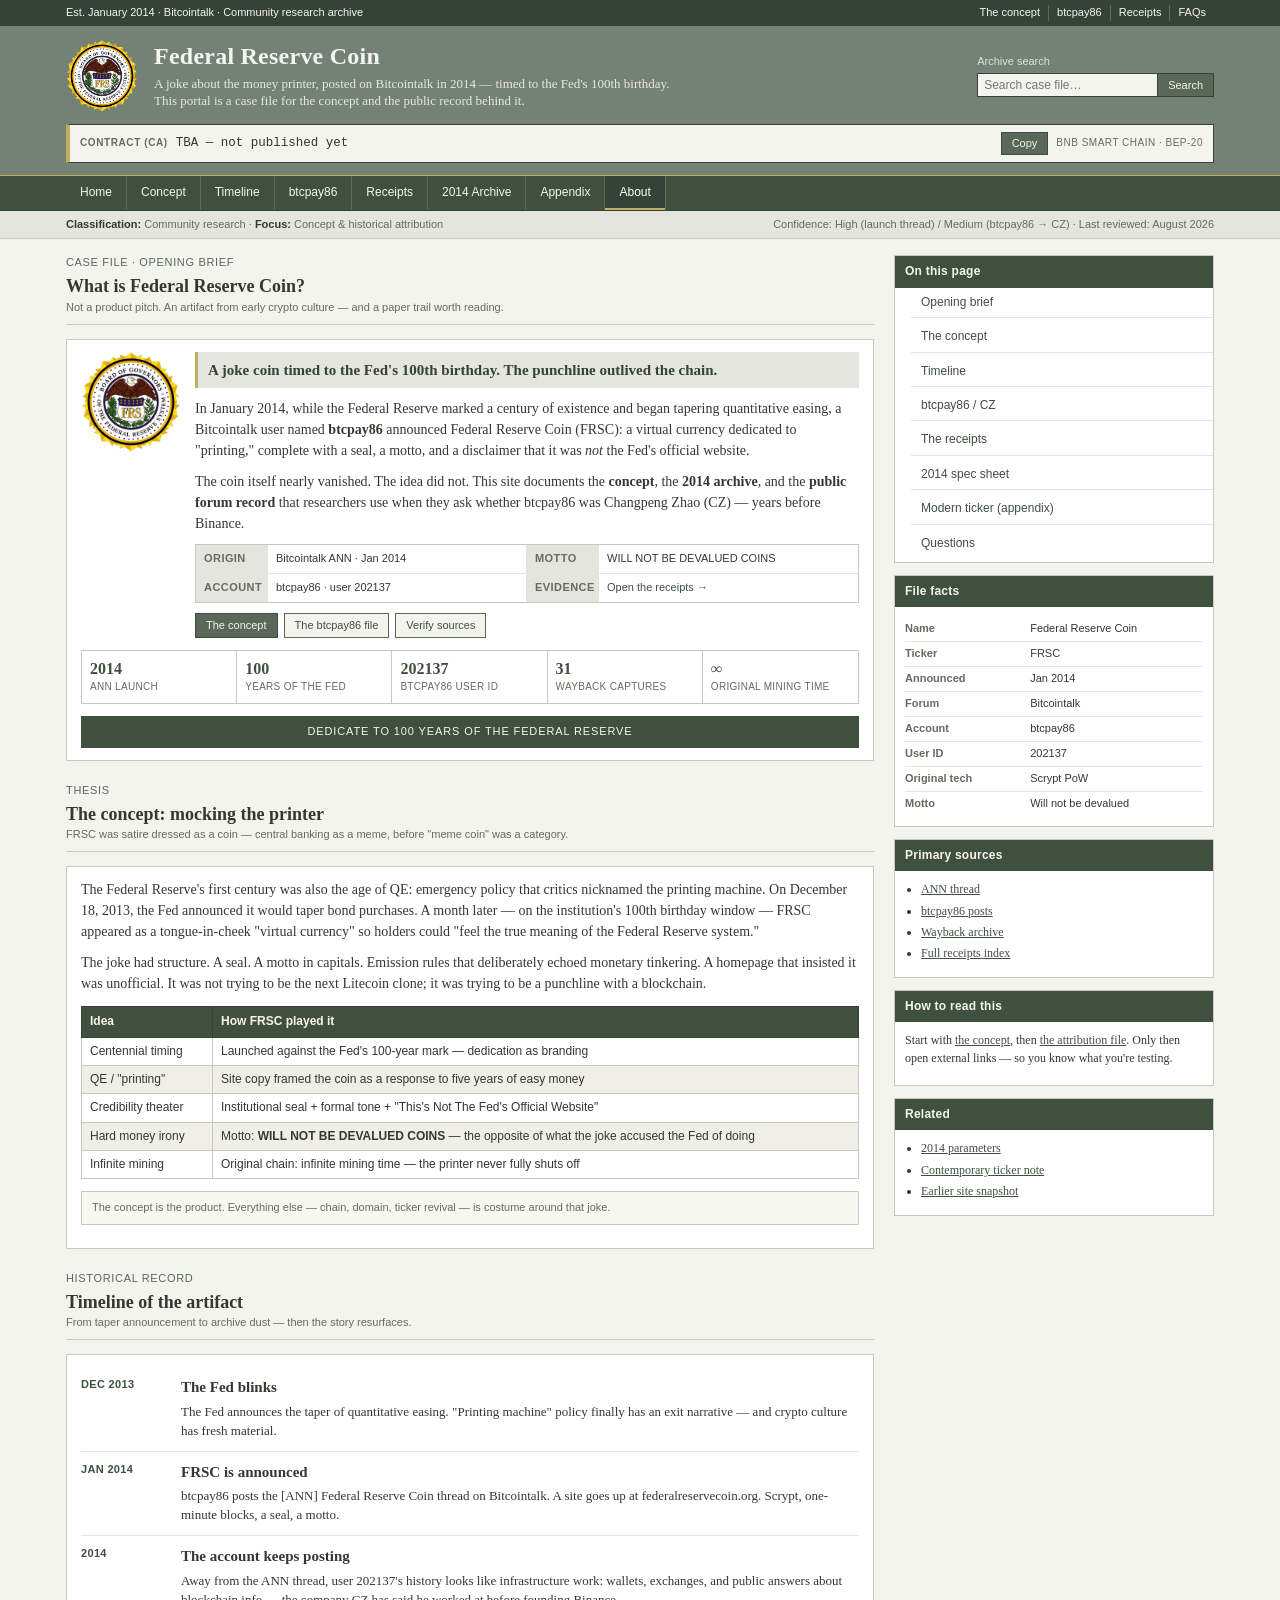
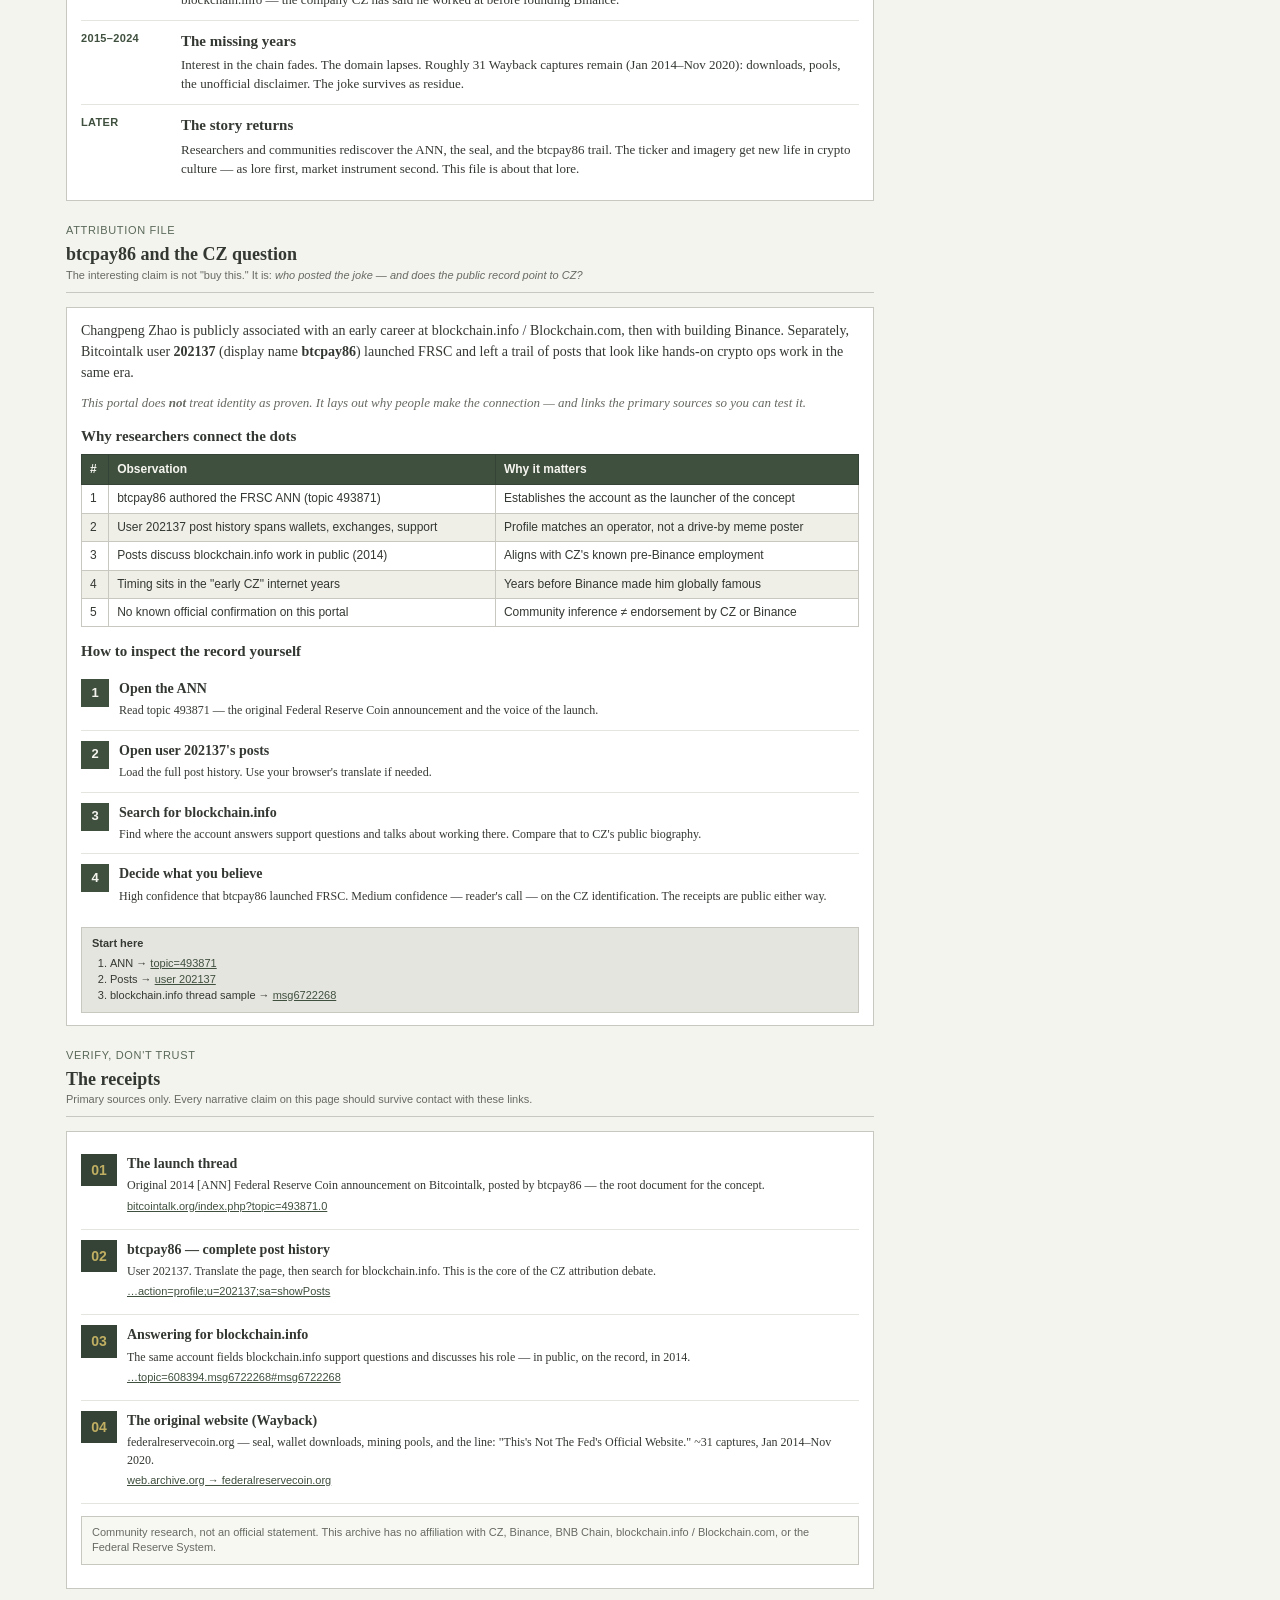
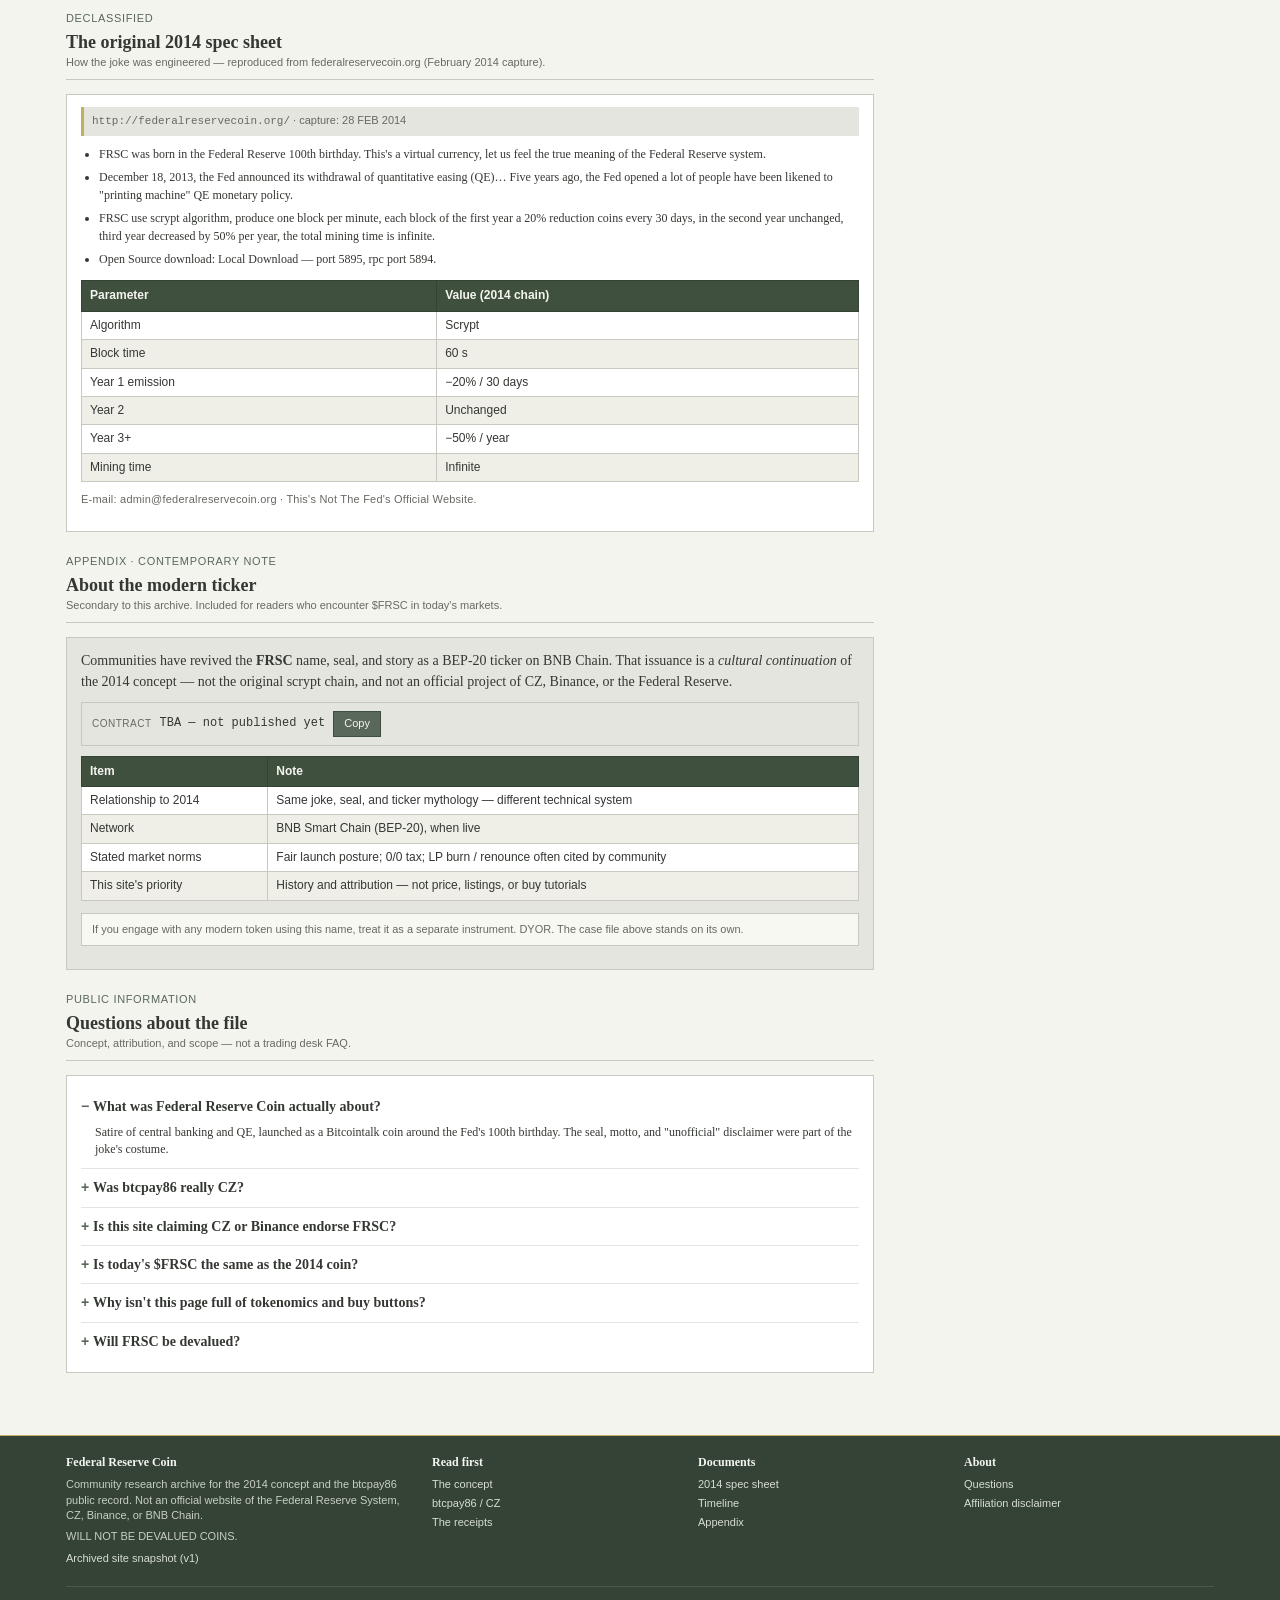
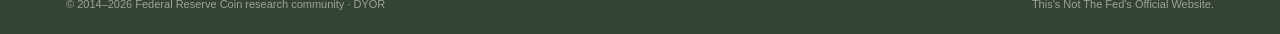
==== index.html @ f018c0d5 "Add contract (CA) bar to the masthead, driven by one CONTRACT constant in js/main.js" ====
<!DOCTYPE html>
<html lang="en">
<head>
  <meta charset="utf-8" />
  <meta name="viewport" content="width=device-width, initial-scale=1" />
  <title>Federal Reserve Coin — Historical Case File</title>
  <meta name="description" content="Federal Reserve Coin (FRSC): a 2014 Bitcointalk artifact timed to the Fed's centennial. Public research on the concept, the archive, and the btcpay86 record." />
  <link rel="stylesheet" href="css/styles.css" />
  <link rel="icon" href="assets/seal.png" type="image/png" />
</head>
<body>
  <div class="topbar">
    <div class="wrap">
      <span>Est. January 2014 · Bitcointalk · Community research archive</span>
      <ul class="topbar-links">
        <li><a href="#concept">The concept</a></li>
        <li><a href="#btcpay86">btcpay86</a></li>
        <li><a href="#receipts">Receipts</a></li>
        <li><a href="#faq">FAQs</a></li>
      </ul>
    </div>
  </div>

  <header class="site-header">
    <div class="wrap header-inner">
      <img class="header-seal" src="assets/seal.png" width="72" height="72" alt="Federal Reserve Coin emblem" />
      <div class="header-text">
        <h1>Federal Reserve Coin</h1>
        <p class="subtitle">A joke about the money printer, posted on Bitcointalk in 2014 — timed to the Fed's 100th birthday. This portal is a case file for the concept and the public record behind it.</p>
      </div>
      <form class="header-search" role="search" action="#" method="get" onsubmit="return false;">
        <label for="q">Archive search</label>
        <div class="search-row">
          <input id="q" name="q" type="search" placeholder="Search case file…" />
          <button type="submit">Search</button>
        </div>
      </form>
    </div>

    <div class="wrap ca-wrap">
      <div class="ca-bar">
        <span class="ca-label">Contract (CA)</span>
        <code class="ca-value" data-ca>TBA — not published yet</code>
        <button type="button" class="btn" data-ca-copy>Copy</button>
        <span class="ca-note">BNB Smart Chain · BEP-20</span>
      </div>
    </div>
  </header>

  <nav class="main-nav" aria-label="Primary">
    <div class="wrap">
      <ul>
        <li><a class="active" href="#home">Home</a></li>
        <li><a href="#concept">Concept</a></li>
        <li><a href="#lore">Timeline</a></li>
        <li><a href="#btcpay86">btcpay86</a></li>
        <li><a href="#receipts">Receipts</a></li>
        <li><a href="#spec">2014 Archive</a></li>
        <li><a href="#appendix">Appendix</a></li>
        <li><a href="#faq">About</a></li>
      </ul>
    </div>
  </nav>

  <div class="status-strip">
    <div class="wrap">
      <span><strong>Classification:</strong> Community research · <strong>Focus:</strong> Concept &amp; historical attribution</span>
      <span>Confidence: High (launch thread) / Medium (btcpay86 → CZ) · Last reviewed: August 2026</span>
    </div>
  </div>

  <main class="page" id="home">
    <div class="wrap layout">
      <div class="main-col">

        <!-- Intro -->
        <section class="section" aria-labelledby="intro-title">
          <div class="section-head">
            <p class="kicker">Case file · Opening brief</p>
            <h2 id="intro-title">What is Federal Reserve Coin?</h2>
            <p class="section-note">Not a product pitch. An artifact from early crypto culture — and a paper trail worth reading.</p>
          </div>
          <hr class="hr" />
          <div class="panel">
            <div class="intro-grid">
              <img class="intro-seal" src="assets/seal.png" width="100" height="100" alt="FRSC seal" />
              <div>
                <p class="thesis">A joke coin timed to the Fed's 100th birthday. The punchline outlived the chain.</p>
                <p class="intro-lead">In January 2014, while the Federal Reserve marked a century of existence and began tapering quantitative easing, a Bitcointalk user named <strong>btcpay86</strong> announced Federal Reserve Coin (FRSC): a virtual currency dedicated to "printing," complete with a seal, a motto, and a disclaimer that it was <em>not</em> the Fed's official website.</p>
                <p class="intro-lead">The coin itself nearly vanished. The idea did not. This site documents the <strong>concept</strong>, the <strong>2014 archive</strong>, and the <strong>public forum record</strong> that researchers use when they ask whether btcpay86 was Changpeng Zhao (CZ) — years before Binance.</p>
                <div class="dossier-meta">
                  <div><span class="dm-label">Origin</span><span class="dm-val">Bitcointalk ANN · Jan 2014</span></div>
                  <div><span class="dm-label">Motto</span><span class="dm-val">WILL NOT BE DEVALUED COINS</span></div>
                  <div><span class="dm-label">Account</span><span class="dm-val">btcpay86 · user 202137</span></div>
                  <div><span class="dm-label">Evidence</span><span class="dm-val"><a href="#receipts">Open the receipts →</a></span></div>
                </div>
                <div class="btn-row">
                  <a class="btn" href="#concept">The concept</a>
                  <a class="btn btn-ghost" href="#btcpay86">The btcpay86 file</a>
                  <a class="btn btn-ghost" href="#receipts">Verify sources</a>
                </div>
              </div>
            </div>
            <div class="stat-row" role="list">
              <div class="stat" role="listitem"><span class="n">2014</span><span class="l">ANN launch</span></div>
              <div class="stat" role="listitem"><span class="n">100</span><span class="l">Years of the Fed</span></div>
              <div class="stat" role="listitem"><span class="n">202137</span><span class="l">btcpay86 user ID</span></div>
              <div class="stat" role="listitem"><span class="n">31</span><span class="l">Wayback captures</span></div>
              <div class="stat" role="listitem"><span class="n">∞</span><span class="l">Original mining time</span></div>
            </div>
            <div class="dedicate">Dedicate to 100 Years of the Federal Reserve</div>
          </div>
        </section>

        <!-- Concept -->
        <section class="section" id="concept" aria-labelledby="concept-title">
          <div class="section-head">
            <p class="kicker">Thesis</p>
            <h2 id="concept-title">The concept: mocking the printer</h2>
            <p class="section-note">FRSC was satire dressed as a coin — central banking as a meme, before "meme coin" was a category.</p>
          </div>
          <hr class="hr" />
          <div class="panel">
            <p class="intro-lead">The Federal Reserve's first century was also the age of QE: emergency policy that critics nicknamed the printing machine. On December 18, 2013, the Fed announced it would taper bond purchases. A month later — on the institution's 100th birthday window — FRSC appeared as a tongue-in-cheek "virtual currency" so holders could "feel the true meaning of the Federal Reserve system."</p>
            <p class="intro-lead">The joke had structure. A seal. A motto in capitals. Emission rules that deliberately echoed monetary tinkering. A homepage that insisted it was unofficial. It was not trying to be the next Litecoin clone; it was trying to be a punchline with a blockchain.</p>
            <table class="data" style="margin-top:12px;">
              <thead>
                <tr>
                  <th>Idea</th>
                  <th>How FRSC played it</th>
                </tr>
              </thead>
              <tbody>
                <tr>
                  <td>Centennial timing</td>
                  <td>Launched against the Fed's 100-year mark — dedication as branding</td>
                </tr>
                <tr>
                  <td>QE / "printing"</td>
                  <td>Site copy framed the coin as a response to five years of easy money</td>
                </tr>
                <tr>
                  <td>Credibility theater</td>
                  <td>Institutional seal + formal tone + "This's Not The Fed's Official Website"</td>
                </tr>
                <tr>
                  <td>Hard money irony</td>
                  <td>Motto: <strong>WILL NOT BE DEVALUED COINS</strong> — the opposite of what the joke accused the Fed of doing</td>
                </tr>
                <tr>
                  <td>Infinite mining</td>
                  <td>Original chain: infinite mining time — the printer never fully shuts off</td>
                </tr>
              </tbody>
            </table>
            <p class="disclaimer" style="margin-top:12px;">The concept is the product. Everything else — chain, domain, ticker revival — is costume around that joke.</p>
          </div>
        </section>

        <!-- Timeline -->
        <section class="section" id="lore" aria-labelledby="lore-title">
          <div class="section-head">
            <p class="kicker">Historical record</p>
            <h2 id="lore-title">Timeline of the artifact</h2>
            <p class="section-note">From taper announcement to archive dust — then the story resurfaces.</p>
          </div>
          <hr class="hr" />
          <div class="panel">
            <ol class="timeline">
              <li>
                <div class="when">Dec 2013</div>
                <div>
                  <h3>The Fed blinks</h3>
                  <p>The Fed announces the taper of quantitative easing. "Printing machine" policy finally has an exit narrative — and crypto culture has fresh material.</p>
                </div>
              </li>
              <li>
                <div class="when">Jan 2014</div>
                <div>
                  <h3>FRSC is announced</h3>
                  <p>btcpay86 posts the [ANN] Federal Reserve Coin thread on Bitcointalk. A site goes up at federalreservecoin.org. Scrypt, one-minute blocks, a seal, a motto.</p>
                </div>
              </li>
              <li>
                <div class="when">2014</div>
                <div>
                  <h3>The account keeps posting</h3>
                  <p>Away from the ANN thread, user 202137's history looks like infrastructure work: wallets, exchanges, and public answers about blockchain.info — the company CZ has said he worked at before founding Binance.</p>
                </div>
              </li>
              <li>
                <div class="when">2015–2024</div>
                <div>
                  <h3>The missing years</h3>
                  <p>Interest in the chain fades. The domain lapses. Roughly 31 Wayback captures remain (Jan 2014–Nov 2020): downloads, pools, the unofficial disclaimer. The joke survives as residue.</p>
                </div>
              </li>
              <li>
                <div class="when">Later</div>
                <div>
                  <h3>The story returns</h3>
                  <p>Researchers and communities rediscover the ANN, the seal, and the btcpay86 trail. The ticker and imagery get new life in crypto culture — as lore first, market instrument second. This file is about that lore.</p>
                </div>
              </li>
            </ol>
          </div>
        </section>

        <!-- btcpay86 / CZ narrative -->
        <section class="section" id="btcpay86" aria-labelledby="btcpay86-title">
          <div class="section-head">
            <p class="kicker">Attribution file</p>
            <h2 id="btcpay86-title">btcpay86 and the CZ question</h2>
            <p class="section-note">The interesting claim is not "buy this." It is: <em>who posted the joke — and does the public record point to CZ?</em></p>
          </div>
          <hr class="hr" />
          <div class="panel">
            <p class="intro-lead">Changpeng Zhao is publicly associated with an early career at blockchain.info / Blockchain.com, then with building Binance. Separately, Bitcointalk user <strong>202137</strong> (display name <strong>btcpay86</strong>) launched FRSC and left a trail of posts that look like hands-on crypto ops work in the same era.</p>
            <p class="intro-lead attribution-note">This portal does <strong>not</strong> treat identity as proven. It lays out why people make the connection — and links the primary sources so you can test it.</p>

            <h3 style="font-size:15px;margin:14px 0 6px;">Why researchers connect the dots</h3>
            <table class="data">
              <thead>
                <tr>
                  <th>#</th>
                  <th>Observation</th>
                  <th>Why it matters</th>
                </tr>
              </thead>
              <tbody>
                <tr>
                  <td>1</td>
                  <td>btcpay86 authored the FRSC ANN (topic 493871)</td>
                  <td>Establishes the account as the launcher of the concept</td>
                </tr>
                <tr>
                  <td>2</td>
                  <td>User 202137 post history spans wallets, exchanges, support</td>
                  <td>Profile matches an operator, not a drive-by meme poster</td>
                </tr>
                <tr>
                  <td>3</td>
                  <td>Posts discuss blockchain.info work in public (2014)</td>
                  <td>Aligns with CZ's known pre-Binance employment</td>
                </tr>
                <tr>
                  <td>4</td>
                  <td>Timing sits in the "early CZ" internet years</td>
                  <td>Years before Binance made him globally famous</td>
                </tr>
                <tr>
                  <td>5</td>
                  <td>No known official confirmation on this portal</td>
                  <td>Community inference ≠ endorsement by CZ or Binance</td>
                </tr>
              </tbody>
            </table>

            <h3 style="font-size:15px;margin:14px 0 6px;">How to inspect the record yourself</h3>
            <ol class="steps">
              <li>
                <div class="step-n">1</div>
                <div>
                  <h3>Open the ANN</h3>
                  <p>Read topic 493871 — the original Federal Reserve Coin announcement and the voice of the launch.</p>
                </div>
              </li>
              <li>
                <div class="step-n">2</div>
                <div>
                  <h3>Open user 202137's posts</h3>
                  <p>Load the full post history. Use your browser's translate if needed.</p>
                </div>
              </li>
              <li>
                <div class="step-n">3</div>
                <div>
                  <h3>Search for blockchain.info</h3>
                  <p>Find where the account answers support questions and talks about working there. Compare that to CZ's public biography.</p>
                </div>
              </li>
              <li>
                <div class="step-n">4</div>
                <div>
                  <h3>Decide what you believe</h3>
                  <p>High confidence that btcpay86 launched FRSC. Medium confidence — reader's call — on the CZ identification. The receipts are public either way.</p>
                </div>
              </li>
            </ol>

            <div class="source-links" style="margin-top:12px;">
              <strong>Start here</strong>
              <ol>
                <li>ANN → <a href="https://bitcointalk.org/index.php?topic=493871.0" target="_blank" rel="noopener noreferrer">topic=493871</a></li>
                <li>Posts → <a href="https://bitcointalk.org/index.php?action=profile;u=202137;sa=showPosts" target="_blank" rel="noopener noreferrer">user 202137</a></li>
                <li>blockchain.info thread sample → <a href="https://bitcointalk.org/index.php?topic=608394.msg6722268#msg6722268" target="_blank" rel="noopener noreferrer">msg6722268</a></li>
              </ol>
            </div>
          </div>
        </section>

        <!-- Receipts -->
        <section class="section" id="receipts" aria-labelledby="receipts-title">
          <div class="section-head">
            <p class="kicker">Verify, don't trust</p>
            <h2 id="receipts-title">The receipts</h2>
            <p class="section-note">Primary sources only. Every narrative claim on this page should survive contact with these links.</p>
          </div>
          <hr class="hr" />
          <div class="panel">
            <article class="receipt">
              <div class="num">01</div>
              <div>
                <h3>The launch thread</h3>
                <p>Original 2014 [ANN] Federal Reserve Coin announcement on Bitcointalk, posted by btcpay86 — the root document for the concept.</p>
                <p class="src"><a href="https://bitcointalk.org/index.php?topic=493871.0" target="_blank" rel="noopener noreferrer">bitcointalk.org/index.php?topic=493871.0</a></p>
              </div>
            </article>
            <article class="receipt">
              <div class="num">02</div>
              <div>
                <h3>btcpay86 — complete post history</h3>
                <p>User 202137. Translate the page, then search for blockchain.info. This is the core of the CZ attribution debate.</p>
                <p class="src"><a href="https://bitcointalk.org/index.php?action=profile;u=202137;sa=showPosts" target="_blank" rel="noopener noreferrer">…action=profile;u=202137;sa=showPosts</a></p>
              </div>
            </article>
            <article class="receipt">
              <div class="num">03</div>
              <div>
                <h3>Answering for blockchain.info</h3>
                <p>The same account fields blockchain.info support questions and discusses his role — in public, on the record, in 2014.</p>
                <p class="src"><a href="https://bitcointalk.org/index.php?topic=608394.msg6722268#msg6722268" target="_blank" rel="noopener noreferrer">…topic=608394.msg6722268#msg6722268</a></p>
              </div>
            </article>
            <article class="receipt">
              <div class="num">04</div>
              <div>
                <h3>The original website (Wayback)</h3>
                <p>federalreservecoin.org — seal, wallet downloads, mining pools, and the line: "This's Not The Fed's Official Website." ~31 captures, Jan 2014–Nov 2020.</p>
                <p class="src"><a href="https://web.archive.org/web/*/http://federalreservecoin.org/" target="_blank" rel="noopener noreferrer">web.archive.org → federalreservecoin.org</a></p>
              </div>
            </article>
            <p class="disclaimer">Community research, not an official statement. This archive has no affiliation with CZ, Binance, BNB Chain, blockchain.info / Blockchain.com, or the Federal Reserve System.</p>
          </div>
        </section>

        <!-- 2014 spec -->
        <section class="section" id="spec" aria-labelledby="spec-title">
          <div class="section-head">
            <p class="kicker">Declassified</p>
            <h2 id="spec-title">The original 2014 spec sheet</h2>
            <p class="section-note">How the joke was engineered — reproduced from federalreservecoin.org (February 2014 capture).</p>
          </div>
          <hr class="hr" />
          <div class="panel">
            <p class="spec-quote"><code>http://federalreservecoin.org/</code> · capture: 28 FEB 2014</p>
            <ul class="spec-list">
              <li>FRSC was born in the Federal Reserve 100th birthday. This's a virtual currency, let us feel the true meaning of the Federal Reserve system.</li>
              <li>December 18, 2013, the Fed announced its withdrawal of quantitative easing (QE)… Five years ago, the Fed opened a lot of people have been likened to "printing machine" QE monetary policy.</li>
              <li>FRSC use scrypt algorithm, produce one block per minute, each block of the first year a 20% reduction coins every 30 days, in the second year unchanged, third year decreased by 50% per year, the total mining time is infinite.</li>
              <li>Open Source download: Local Download — port 5895, rpc port 5894.</li>
            </ul>
            <table class="data">
              <thead>
                <tr>
                  <th>Parameter</th>
                  <th>Value (2014 chain)</th>
                </tr>
              </thead>
              <tbody>
                <tr><td>Algorithm</td><td>Scrypt</td></tr>
                <tr><td>Block time</td><td>60 s</td></tr>
                <tr><td>Year 1 emission</td><td>−20% / 30 days</td></tr>
                <tr><td>Year 2</td><td>Unchanged</td></tr>
                <tr><td>Year 3+</td><td>−50% / year</td></tr>
                <tr><td>Mining time</td><td>Infinite</td></tr>
              </tbody>
            </table>
            <p class="meta" style="margin-top:10px;">E-mail: admin@federalreservecoin.org · This's Not The Fed's Official Website.</p>
          </div>
        </section>

        <!-- Thin appendix for contemporary token -->
        <section class="section" id="appendix" aria-labelledby="appendix-title">
          <div class="section-head">
            <p class="kicker">Appendix · Contemporary note</p>
            <h2 id="appendix-title">About the modern ticker</h2>
            <p class="section-note">Secondary to this archive. Included for readers who encounter $FRSC in today's markets.</p>
          </div>
          <hr class="hr" />
          <div class="panel panel-muted">
            <p class="intro-lead">Communities have revived the <strong>FRSC</strong> name, seal, and story as a BEP-20 ticker on BNB Chain. That issuance is a <em>cultural continuation</em> of the 2014 concept — not the original scrypt chain, and not an official project of CZ, Binance, or the Federal Reserve.</p>
            <div class="contract-box">
              <span class="label">Contract</span>
              <code id="contract-address" data-ca>TBA — if / when published</code>
              <button type="button" class="btn" id="copy-contract" data-copy="TBA — if / when published">Copy</button>
            </div>
            <table class="data">
              <thead>
                <tr>
                  <th>Item</th>
                  <th>Note</th>
                </tr>
              </thead>
              <tbody>
                <tr><td>Relationship to 2014</td><td>Same joke, seal, and ticker mythology — different technical system</td></tr>
                <tr><td>Network</td><td>BNB Smart Chain (BEP-20), when live</td></tr>
                <tr><td>Stated market norms</td><td>Fair launch posture; 0/0 tax; LP burn / renounce often cited by community</td></tr>
                <tr><td>This site's priority</td><td>History and attribution — not price, listings, or buy tutorials</td></tr>
              </tbody>
            </table>
            <p class="disclaimer">If you engage with any modern token using this name, treat it as a separate instrument. DYOR. The case file above stands on its own.</p>
          </div>
        </section>

        <!-- FAQ -->
        <section class="section" id="faq" aria-labelledby="faq-title">
          <div class="section-head">
            <p class="kicker">Public information</p>
            <h2 id="faq-title">Questions about the file</h2>
            <p class="section-note">Concept, attribution, and scope — not a trading desk FAQ.</p>
          </div>
          <hr class="hr" />
          <div class="panel faq">
            <details open>
              <summary>What was Federal Reserve Coin actually about?</summary>
              <p>Satire of central banking and QE, launched as a Bitcointalk coin around the Fed's 100th birthday. The seal, motto, and "unofficial" disclaimer were part of the joke's costume.</p>
            </details>
            <details>
              <summary>Was btcpay86 really CZ?</summary>
              <p>This portal does not assert official identity. It points to Bitcointalk user 202137's public posts — including blockchain.info discussion — which researchers compare to CZ's known early career. Read the receipts and decide.</p>
            </details>
            <details>
              <summary>Is this site claiming CZ or Binance endorse FRSC?</summary>
              <p>No. There is no claimed affiliation or endorsement by CZ, Binance, BNB Chain, blockchain.info / Blockchain.com, or the Federal Reserve System.</p>
            </details>
            <details>
              <summary>Is today's $FRSC the same as the 2014 coin?</summary>
              <p>No. The 2014 project was a scrypt proof-of-work chain. Modern tickers reuse the name, seal, and story. Technically and legally they are not the same network.</p>
            </details>
            <details>
              <summary>Why isn't this page full of tokenomics and buy buttons?</summary>
              <p>Because the durable object is the concept and the paper trail. Market mechanics change; the 2014 ANN and Wayback archive do not. See the appendix for a short contemporary note.</p>
            </details>
            <details>
              <summary>Will FRSC be devalued?</summary>
              <p>Per the 2014 homepage, in capitals: WILL NOT BE DEVALUED COINS.</p>
            </details>
          </div>
        </section>
      </div>

      <!-- Sidebar -->
      <aside class="side-col" aria-label="Secondary information">
        <div class="side-block">
          <h3>On this page</h3>
          <ul class="side-nav-list">
            <li><a href="#home">Opening brief</a></li>
            <li><a href="#concept">The concept</a></li>
            <li><a href="#lore">Timeline</a></li>
            <li><a href="#btcpay86">btcpay86 / CZ</a></li>
            <li><a href="#receipts">The receipts</a></li>
            <li><a href="#spec">2014 spec sheet</a></li>
            <li><a href="#appendix">Modern ticker (appendix)</a></li>
            <li><a href="#faq">Questions</a></li>
          </ul>
        </div>

        <div class="side-block">
          <h3>File facts</h3>
          <div class="body">
            <table class="quick-facts">
              <tr><th>Name</th><td>Federal Reserve Coin</td></tr>
              <tr><th>Ticker</th><td>FRSC</td></tr>
              <tr><th>Announced</th><td>Jan 2014</td></tr>
              <tr><th>Forum</th><td>Bitcointalk</td></tr>
              <tr><th>Account</th><td>btcpay86</td></tr>
              <tr><th>User ID</th><td>202137</td></tr>
              <tr><th>Original tech</th><td>Scrypt PoW</td></tr>
              <tr><th>Motto</th><td>Will not be devalued</td></tr>
            </table>
          </div>
        </div>

        <div class="side-block">
          <h3>Primary sources</h3>
          <div class="body">
            <ul>
              <li><a href="https://bitcointalk.org/index.php?topic=493871.0" target="_blank" rel="noopener noreferrer">ANN thread</a></li>
              <li><a href="https://bitcointalk.org/index.php?action=profile;u=202137;sa=showPosts" target="_blank" rel="noopener noreferrer">btcpay86 posts</a></li>
              <li><a href="https://web.archive.org/web/*/http://federalreservecoin.org/" target="_blank" rel="noopener noreferrer">Wayback archive</a></li>
              <li><a href="#receipts">Full receipts index</a></li>
            </ul>
          </div>
        </div>

        <div class="side-block">
          <h3>How to read this</h3>
          <div class="body">
            <p>Start with <a href="#concept">the concept</a>, then <a href="#btcpay86">the attribution file</a>. Only then open external links — so you know what you're testing.</p>
          </div>
        </div>

        <div class="side-block">
          <h3>Related</h3>
          <div class="body">
            <ul>
              <li><a href="#spec">2014 parameters</a></li>
              <li><a href="#appendix">Contemporary ticker note</a></li>
              <li><a href="archive/v1-current/">Earlier site snapshot</a></li>
            </ul>
          </div>
        </div>
      </aside>
    </div>
  </main>

  <footer class="site-footer">
    <div class="wrap">
      <div class="footer-grid">
        <div>
          <h4>Federal Reserve Coin</h4>
          <p>Community research archive for the 2014 concept and the btcpay86 public record. Not an official website of the Federal Reserve System, CZ, Binance, or BNB Chain.</p>
          <p>WILL NOT BE DEVALUED COINS.</p>
          <p><a href="archive/v1-current/">Archived site snapshot (v1)</a></p>
        </div>
        <div>
          <h4>Read first</h4>
          <ul>
            <li><a href="#concept">The concept</a></li>
            <li><a href="#btcpay86">btcpay86 / CZ</a></li>
            <li><a href="#receipts">The receipts</a></li>
          </ul>
        </div>
        <div>
          <h4>Documents</h4>
          <ul>
            <li><a href="#spec">2014 spec sheet</a></li>
            <li><a href="#lore">Timeline</a></li>
            <li><a href="#appendix">Appendix</a></li>
          </ul>
        </div>
        <div>
          <h4>About</h4>
          <ul>
            <li><a href="#faq">Questions</a></li>
            <li><a href="#faq">Affiliation disclaimer</a></li>
          </ul>
        </div>
      </div>
      <div class="footer-bottom">
        <span>© 2014–2026 Federal Reserve Coin research community · DYOR</span>
        <span>This's Not The Fed's Official Website.</span>
      </div>
    </div>
  </footer>

  <script src="js/main.js"></script>
</body>
</html>
---- css/styles.css ----
/* Federal Reserve Coin — Institutional Design System
   Early-2010s research portal aesthetic */

:root {
  --sage: #748276;
  --forest: #40503F;
  --deep-olive: #344335;
  --muted-olive: #596858;
  --gold: #C0AE62;
  --off-white: #F4F4EE;
  --inst-gray: #E5E5DF;
  --text: #343832;
  --text-secondary: #666A62;
  --cream: #F5F5EF;
  --white: #FFFFFF;
  --border: #C8C8C0;
  --row-alt: #EFEFE8;

  --serif: Georgia, "Times New Roman", Times, serif;
  --sans: Arial, Helvetica, sans-serif;

  --max: 1180px;
  --gutter: 16px;
}

*,
*::before,
*::after {
  box-sizing: border-box;
}

html {
  font-size: 13px;
  scroll-behavior: smooth;
}

body {
  margin: 0;
  padding: 0;
  background: var(--off-white);
  color: var(--text);
  font-family: var(--serif);
  font-size: 13px;
  line-height: 1.45;
  min-width: 320px;
}

img {
  max-width: 100%;
  height: auto;
  display: block;
  border: 1px solid var(--border);
  border-radius: 0;
}

a {
  color: var(--forest);
  text-decoration: underline;
}

a:hover {
  color: var(--deep-olive);
}

/* —— Utility —— */
.wrap {
  max-width: var(--max);
  margin: 0 auto;
  padding: 0 var(--gutter);
}

.hr {
  border: 0;
  border-top: 1px solid var(--border);
  margin: 8px 0 14px;
}

.hr-gold {
  border: 0;
  border-top: 1px solid var(--gold);
  margin: 0;
}

.meta {
  font-family: var(--sans);
  font-size: 11px;
  color: var(--text-secondary);
  letter-spacing: 0.02em;
}

.kicker {
  font-family: var(--sans);
  font-size: 11px;
  text-transform: uppercase;
  letter-spacing: 0.06em;
  color: var(--muted-olive);
  margin: 0 0 4px;
}

/* —— Top bar —— */
.topbar {
  background: var(--deep-olive);
  color: var(--cream);
  font-family: var(--sans);
  font-size: 11px;
  padding: 5px 0;
}

.topbar .wrap {
  display: flex;
  justify-content: space-between;
  align-items: center;
  gap: 12px;
  flex-wrap: wrap;
}

.topbar a {
  color: var(--cream);
  text-decoration: none;
}

.topbar a:hover {
  text-decoration: underline;
  color: var(--gold);
}

.topbar-links {
  display: flex;
  gap: 0;
  list-style: none;
  margin: 0;
  padding: 0;
}

.topbar-links li {
  padding: 0 8px;
  border-left: 1px solid #5a6a59;
}

.topbar-links li:first-child {
  border-left: 0;
  padding-left: 0;
}

/* —— Header —— */
.site-header {
  background: var(--sage);
  color: var(--cream);
  padding: 14px 0 12px;
}

.header-inner {
  display: flex;
  align-items: center;
  gap: 16px;
}

.header-seal {
  width: 72px;
  height: 72px;
  border: 0;
  background: transparent;
  flex-shrink: 0;
  object-fit: contain;
}

.header-text {
  flex: 1;
  min-width: 0;
}

.header-text h1 {
  margin: 0;
  font-family: var(--serif);
  font-size: 24px;
  font-weight: 700;
  color: var(--cream);
  letter-spacing: 0.01em;
  line-height: 1.2;
}

.header-text .subtitle {
  margin: 4px 0 0;
  font-family: var(--serif);
  font-size: 13px;
  color: #e8e8e0;
  max-width: 520px;
  line-height: 1.35;
}

.header-search {
  flex-shrink: 0;
  font-family: var(--sans);
}

.header-search label {
  display: block;
  font-size: 11px;
  margin-bottom: 3px;
  color: #e0e0d8;
}

.header-search .search-row {
  display: flex;
  gap: 0;
}

.header-search input[type="search"] {
  width: 180px;
  border: 1px solid var(--deep-olive);
  border-right: 0;
  padding: 4px 6px;
  font-family: var(--sans);
  font-size: 12px;
  background: var(--off-white);
  color: var(--text);
  border-radius: 0;
}

.header-search button {
  border: 1px solid var(--deep-olive);
  background: var(--muted-olive);
  color: var(--cream);
  font-family: var(--sans);
  font-size: 11px;
  padding: 4px 10px;
  cursor: pointer;
  border-radius: 0;
}

.header-search button:hover {
  background: var(--forest);
}

/* —— Nav —— */
.main-nav {
  background: var(--forest);
  border-top: 1px solid var(--gold);
  border-bottom: 1px solid var(--deep-olive);
}

.main-nav ul {
  list-style: none;
  margin: 0;
  padding: 0;
  display: flex;
  flex-wrap: wrap;
  font-family: var(--sans);
  font-size: 12px;
}

.main-nav li {
  border-right: 1px solid #5a6a59;
}

.main-nav a {
  display: block;
  color: var(--cream);
  text-decoration: none;
  padding: 8px 14px;
  white-space: nowrap;
}

.main-nav a:hover,
.main-nav a.active {
  background: var(--deep-olive);
  color: #fff;
  box-shadow: inset 0 -2px 0 var(--gold);
}

/* —— Breadcrumb / status —— */
.status-strip {
  background: var(--inst-gray);
  border-bottom: 1px solid var(--border);
  font-family: var(--sans);
  font-size: 11px;
  padding: 6px 0;
  color: var(--text-secondary);
}

.status-strip .wrap {
  display: flex;
  justify-content: space-between;
  gap: 12px;
  flex-wrap: wrap;
}

.status-strip strong {
  color: var(--text);
  font-weight: 600;
}

/* —— Layout —— */
.page {
  padding: 16px 0 32px;
}

.layout {
  display: grid;
  grid-template-columns: 1fr 320px;
  gap: 20px;
  align-items: start;
}

.main-col,
.side-col {
  min-width: 0;
}

/* —— Sections —— */
.section {
  margin-bottom: 22px;
  background: transparent;
}

.section-head {
  margin: 0 0 0;
}

.section-head h2 {
  margin: 0;
  font-family: var(--serif);
  font-size: 18px;
  font-weight: 700;
  color: var(--text);
  line-height: 1.25;
}

.section-head .section-note {
  font-family: var(--sans);
  font-size: 11px;
  color: var(--text-secondary);
  margin: 2px 0 0;
}

.panel {
  background: var(--white);
  border: 1px solid var(--border);
  border-radius: 0;
  padding: 12px 14px;
}

.panel + .panel {
  margin-top: 10px;
}

.panel-muted {
  background: var(--inst-gray);
}

/* —— Hero / intro —— */
.intro-grid {
  display: grid;
  grid-template-columns: 100px 1fr;
  gap: 14px;
  align-items: start;
}

.intro-seal {
  width: 100px;
  height: 100px;
  border: 0;
  background: transparent;
  object-fit: contain;
}

.thesis {
  margin: 0 0 10px;
  padding: 8px 10px;
  border-left: 3px solid var(--gold);
  background: var(--inst-gray);
  font-family: var(--serif);
  font-size: 15px;
  font-weight: 700;
  line-height: 1.35;
  color: var(--deep-olive);
}

.intro-lead {
  margin: 0 0 10px;
  font-size: 14px;
  line-height: 1.5;
}

.intro-lead strong {
  font-weight: 700;
}

.attribution-note {
  font-size: 13px;
  color: var(--text-secondary);
  font-style: italic;
}

.dossier-meta {
  display: grid;
  grid-template-columns: 1fr 1fr;
  gap: 0;
  margin: 10px 0 4px;
  border: 1px solid var(--border);
  font-family: var(--sans);
  font-size: 11px;
}

.dossier-meta > div {
  display: grid;
  grid-template-columns: 72px 1fr;
  border-bottom: 1px solid var(--inst-gray);
  border-right: 1px solid var(--inst-gray);
}

.dossier-meta > div:nth-child(2n) {
  border-right: 0;
}

.dossier-meta > div:nth-last-child(-n + 2) {
  border-bottom: 0;
}

.dossier-meta .dm-label {
  padding: 6px 8px;
  background: var(--inst-gray);
  color: var(--text-secondary);
  font-weight: 600;
  text-transform: uppercase;
  letter-spacing: 0.04em;
}

.dossier-meta .dm-val {
  padding: 6px 8px;
  color: var(--text);
  background: var(--white);
}

.dossier-meta a {
  color: var(--forest);
  text-decoration: none;
}

.dossier-meta a:hover {
  text-decoration: underline;
}

@media (max-width: 560px) {
  .dossier-meta {
    grid-template-columns: 1fr;
  }

  .dossier-meta > div {
    border-right: 0;
  }

  .dossier-meta > div:nth-last-child(-n + 2) {
    border-bottom: 1px solid var(--inst-gray);
  }

  .dossier-meta > div:last-child {
    border-bottom: 0;
  }
}

.contract-box {
  font-family: var(--sans);
  font-size: 12px;
  background: var(--inst-gray);
  border: 1px solid var(--border);
  padding: 8px 10px;
  margin: 10px 0;
  display: flex;
  flex-wrap: wrap;
  align-items: center;
  gap: 8px;
}

.contract-box .label {
  color: var(--text-secondary);
  text-transform: uppercase;
  font-size: 10px;
  letter-spacing: 0.05em;
}

.contract-box code {
  font-family: "Courier New", Courier, monospace;
  font-size: 12px;
  color: var(--text);
  word-break: break-all;
}

.btn {
  display: inline-block;
  font-family: var(--sans);
  font-size: 11px;
  line-height: 1.2;
  padding: 5px 10px;
  background: var(--muted-olive);
  color: var(--cream);
  border: 1px solid #3F4D3F;
  border-radius: 0;
  text-decoration: none;
  cursor: pointer;
  vertical-align: middle;
}

.btn:hover {
  background: var(--forest);
  color: #fff;
  text-decoration: none;
}

.btn-ghost {
  background: var(--off-white);
  color: var(--forest);
  border: 1px solid var(--muted-olive);
}

.btn-ghost:hover {
  background: var(--inst-gray);
  color: var(--deep-olive);
}

.btn-row {
  display: flex;
  flex-wrap: wrap;
  gap: 6px;
  margin: 10px 0 0;
  font-family: var(--sans);
}

.pill-list {
  list-style: none;
  margin: 10px 0 0;
  padding: 0;
  display: flex;
  flex-wrap: wrap;
  gap: 0;
  font-family: var(--sans);
  font-size: 11px;
}

.pill-list li {
  padding: 3px 8px;
  border: 1px solid var(--border);
  background: var(--off-white);
  margin-right: -1px;
  margin-bottom: -1px;
  color: var(--text);
}

.stat-row {
  display: grid;
  grid-template-columns: repeat(5, 1fr);
  gap: 0;
  margin-top: 12px;
  border: 1px solid var(--border);
  font-family: var(--sans);
}

.stat-row .stat {
  padding: 8px 8px;
  border-right: 1px solid var(--border);
  background: var(--white);
  text-align: left;
}

.stat-row .stat:last-child {
  border-right: 0;
}

.stat-row .stat .n {
  display: block;
  font-family: var(--serif);
  font-size: 16px;
  font-weight: 700;
  color: var(--forest);
  line-height: 1.2;
}

.stat-row .stat .l {
  display: block;
  font-size: 10px;
  color: var(--text-secondary);
  margin-top: 2px;
  text-transform: uppercase;
  letter-spacing: 0.03em;
}

.dedicate {
  margin-top: 12px;
  padding: 8px 10px;
  background: var(--forest);
  color: var(--cream);
  font-family: var(--sans);
  font-size: 11px;
  letter-spacing: 0.08em;
  text-transform: uppercase;
  text-align: center;
}

/* —— Timeline / lore —— */
.timeline {
  margin: 0;
  padding: 0;
  list-style: none;
}

.timeline li {
  display: grid;
  grid-template-columns: 88px 1fr;
  gap: 12px;
  padding: 10px 0;
  border-bottom: 1px solid var(--inst-gray);
}

.timeline li:last-child {
  border-bottom: 0;
}

.timeline .when {
  font-family: var(--sans);
  font-size: 11px;
  font-weight: 700;
  color: var(--forest);
  text-transform: uppercase;
  letter-spacing: 0.03em;
}

.timeline h3 {
  margin: 0 0 4px;
  font-size: 15px;
  font-weight: 700;
  color: var(--text);
}

.timeline p {
  margin: 0;
  font-size: 13px;
  color: var(--text);
}

.source-links {
  margin: 10px 0 0;
  padding: 8px 10px;
  background: var(--inst-gray);
  border: 1px solid var(--border);
  font-family: var(--sans);
  font-size: 11px;
}

.source-links ol {
  margin: 4px 0 0;
  padding-left: 18px;
}

.source-links a {
  color: var(--forest);
}

/* —— Receipts —— */
.receipt {
  display: grid;
  grid-template-columns: 36px 1fr;
  gap: 10px;
  padding: 10px 0;
  border-bottom: 1px solid var(--inst-gray);
}

.receipt:last-child {
  border-bottom: 0;
}

.receipt .num {
  font-family: var(--sans);
  font-size: 14px;
  font-weight: 700;
  background: var(--deep-olive);
  color: var(--gold);
  text-align: center;
  padding: 6px 0;
  height: fit-content;
}

.receipt h3 {
  margin: 0 0 3px;
  font-size: 14px;
}

.receipt p {
  margin: 0 0 4px;
  font-size: 12px;
  color: var(--text);
}

.receipt .src {
  font-family: var(--sans);
  font-size: 11px;
  word-break: break-all;
}

.disclaimer {
  margin-top: 12px;
  padding: 8px 10px;
  border: 1px solid var(--border);
  background: #f8f8f2;
  font-family: var(--sans);
  font-size: 11px;
  color: var(--text-secondary);
  line-height: 1.4;
}

/* —— Spec / tables —— */
.spec-quote {
  font-family: var(--sans);
  font-size: 11px;
  color: var(--text-secondary);
  margin: 0 0 10px;
  padding: 6px 8px;
  background: var(--inst-gray);
  border-left: 3px solid var(--gold);
}

.spec-list {
  margin: 0 0 12px;
  padding-left: 18px;
}

.spec-list li {
  margin-bottom: 6px;
  font-size: 12px;
}

table.data {
  width: 100%;
  border-collapse: collapse;
  font-family: var(--sans);
  font-size: 12px;
  margin: 0;
}

table.data th {
  background: var(--forest);
  color: var(--cream);
  text-align: left;
  padding: 6px 8px;
  font-weight: 600;
  border: 1px solid var(--deep-olive);
}

table.data td {
  padding: 5px 8px;
  border: 1px solid var(--border);
  vertical-align: top;
}

table.data tr:nth-child(even) td {
  background: var(--row-alt);
}

table.data tr:nth-child(odd) td {
  background: var(--white);
}

/* —— Tokenomics —— */
.supply-callout {
  font-family: var(--serif);
  font-size: 20px;
  font-weight: 700;
  color: var(--forest);
  margin: 0 0 8px;
}

.supply-callout span {
  display: block;
  font-family: var(--sans);
  font-size: 11px;
  font-weight: 400;
  color: var(--text-secondary);
  text-transform: uppercase;
  letter-spacing: 0.04em;
  margin-top: 2px;
}

.alloc-table td:first-child {
  width: 56px;
  font-weight: 700;
  color: var(--forest);
}

.badge-row {
  display: flex;
  flex-wrap: wrap;
  gap: 0;
  margin-top: 10px;
  font-family: var(--sans);
  font-size: 11px;
}

.badge-row span {
  border: 1px solid var(--border);
  background: var(--off-white);
  padding: 3px 8px;
  margin-right: -1px;
  margin-bottom: -1px;
  color: var(--text);
}

/* —— How to buy —— */
.steps {
  counter-reset: step;
  list-style: none;
  margin: 0;
  padding: 0;
}

.steps li {
  display: grid;
  grid-template-columns: 28px 1fr;
  gap: 10px;
  padding: 10px 0;
  border-bottom: 1px solid var(--inst-gray);
}

.steps li:last-child {
  border-bottom: 0;
}

.steps .step-n {
  width: 28px;
  height: 28px;
  background: var(--forest);
  color: var(--cream);
  font-family: var(--sans);
  font-size: 13px;
  font-weight: 700;
  display: flex;
  align-items: center;
  justify-content: center;
}

.steps h3 {
  margin: 0 0 3px;
  font-size: 14px;
}

.steps p {
  margin: 0;
  font-size: 12px;
  color: var(--text);
}

/* —— Roadmap —— */
.phases {
  display: grid;
  grid-template-columns: 1fr 1fr;
  gap: 10px;
}

.phase {
  border: 1px solid var(--border);
  background: var(--white);
  padding: 10px 12px;
}

.phase .phase-label {
  font-family: var(--sans);
  font-size: 10px;
  text-transform: uppercase;
  letter-spacing: 0.06em;
  color: var(--muted-olive);
  margin: 0 0 2px;
}

.phase h3 {
  margin: 0 0 6px;
  font-size: 15px;
  border-bottom: 1px solid var(--inst-gray);
  padding-bottom: 4px;
}

.phase ul {
  margin: 0;
  padding-left: 16px;
  font-size: 12px;
}

.phase li {
  margin-bottom: 3px;
}

/* —— FAQ —— */
.faq details {
  border-bottom: 1px solid var(--inst-gray);
  padding: 8px 0;
}

.faq details:last-child {
  border-bottom: 0;
}

.faq summary {
  font-family: var(--serif);
  font-size: 14px;
  font-weight: 700;
  cursor: pointer;
  color: var(--text);
  list-style: none;
}

.faq summary::-webkit-details-marker {
  display: none;
}

.faq summary::before {
  content: "+ ";
  font-family: var(--sans);
  color: var(--muted-olive);
  font-weight: 700;
}

.faq details[open] summary::before {
  content: "− ";
}

.faq details p {
  margin: 6px 0 2px;
  font-size: 12px;
  padding-left: 14px;
}

/* —— Sidebar —— */
.side-block {
  margin-bottom: 12px;
  border: 1px solid var(--border);
  background: var(--white);
}

.side-block h3 {
  margin: 0;
  padding: 7px 10px;
  background: var(--forest);
  color: var(--cream);
  font-family: var(--sans);
  font-size: 12px;
  font-weight: 600;
  letter-spacing: 0.02em;
}

.side-block .body {
  padding: 10px;
  font-size: 12px;
}

.side-block ul {
  margin: 0;
  padding-left: 16px;
}

.side-block li {
  margin-bottom: 4px;
}

.side-block .body p {
  margin: 0 0 8px;
}

.side-nav-list {
  list-style: none;
  margin: 0;
  padding: 0;
  font-family: var(--sans);
  font-size: 12px;
}

.side-nav-list a {
  display: block;
  padding: 6px 10px;
  border-bottom: 1px solid var(--inst-gray);
  text-decoration: none;
  color: var(--forest);
}

.side-nav-list a:hover {
  background: var(--inst-gray);
}

.side-nav-list li:last-child a {
  border-bottom: 0;
}

.quick-facts {
  width: 100%;
  font-family: var(--sans);
  font-size: 11px;
  border-collapse: collapse;
}

.quick-facts th,
.quick-facts td {
  text-align: left;
  padding: 4px 0;
  border-bottom: 1px solid var(--inst-gray);
  vertical-align: top;
}

.quick-facts th {
  color: var(--text-secondary);
  font-weight: 600;
  width: 42%;
  padding-right: 8px;
}

.quick-facts tr:last-child th,
.quick-facts tr:last-child td {
  border-bottom: 0;
}

/* —— Footer —— */
.site-footer {
  background: var(--deep-olive);
  color: #c8cec4;
  font-family: var(--sans);
  font-size: 11px;
  padding: 18px 0 22px;
  border-top: 1px solid var(--gold);
  margin-top: 8px;
}

.footer-grid {
  display: grid;
  grid-template-columns: 1.4fr 1fr 1fr 1fr;
  gap: 16px;
}

.site-footer h4 {
  margin: 0 0 6px;
  color: var(--cream);
  font-size: 12px;
  font-weight: 700;
  font-family: var(--serif);
}

.site-footer p {
  margin: 0 0 6px;
  line-height: 1.4;
}

.site-footer a {
  color: #d8ddd4;
  text-decoration: none;
}

.site-footer a:hover {
  color: var(--gold);
  text-decoration: underline;
}

.site-footer ul {
  list-style: none;
  margin: 0;
  padding: 0;
}

.site-footer li {
  margin-bottom: 3px;
}

.footer-bottom {
  margin-top: 14px;
  padding-top: 10px;
  border-top: 1px solid #4a5a49;
  display: flex;
  justify-content: space-between;
  gap: 12px;
  flex-wrap: wrap;
  color: #9aa498;
}

/* —— Responsive —— */
@media (max-width: 900px) {
  .layout {
    grid-template-columns: 1fr;
  }

  .header-inner {
    flex-wrap: wrap;
  }

  .header-search {
    width: 100%;
  }

  .header-search input[type="search"] {
    flex: 1;
    width: auto;
  }

  .stat-row {
    grid-template-columns: 1fr 1fr;
  }

  .stat-row .stat {
    border-bottom: 1px solid var(--border);
  }

  .phases {
    grid-template-columns: 1fr;
  }

  .footer-grid {
    grid-template-columns: 1fr 1fr;
  }

  .intro-grid {
    grid-template-columns: 72px 1fr;
  }

  .intro-seal {
    width: 72px;
    height: 72px;
  }
}

@media (max-width: 560px) {
  .header-text h1 {
    font-size: 20px;
  }

  .timeline li {
    grid-template-columns: 1fr;
    gap: 2px;
  }

  .stat-row {
    grid-template-columns: 1fr;
  }

  .footer-grid {
    grid-template-columns: 1fr;
  }

  .main-nav a {
    padding: 7px 10px;
    font-size: 11px;
  }
}

/* —— Contract (CA) bar in the masthead —— */
.ca-wrap {
  margin-top: 12px;
}

.ca-bar {
  display: flex;
  flex-wrap: wrap;
  align-items: center;
  gap: 8px;
  background: var(--off-white);
  border: 1px solid var(--deep-olive);
  border-left: 4px solid var(--gold);
  padding: 7px 10px;
  font-family: var(--sans);
  font-size: 12px;
}

.ca-label {
  text-transform: uppercase;
  font-size: 10px;
  font-weight: 700;
  letter-spacing: 0.06em;
  color: var(--text-secondary);
}

.ca-value {
  flex: 1 1 220px;
  min-width: 0;
  font-family: "Courier New", Courier, monospace;
  font-size: 12.5px;
  color: var(--text);
  word-break: break-all;
}

.ca-bar.is-live .ca-value {
  color: var(--deep-olive);
  font-weight: 700;
}

.ca-bar .btn {
  padding: 4px 10px;
}

.ca-note {
  text-transform: uppercase;
  font-size: 10px;
  letter-spacing: 0.05em;
  color: var(--text-secondary);
}

@media (max-width: 640px) {
  .ca-note { display: none; }
  .ca-value { flex-basis: 100%; }
}
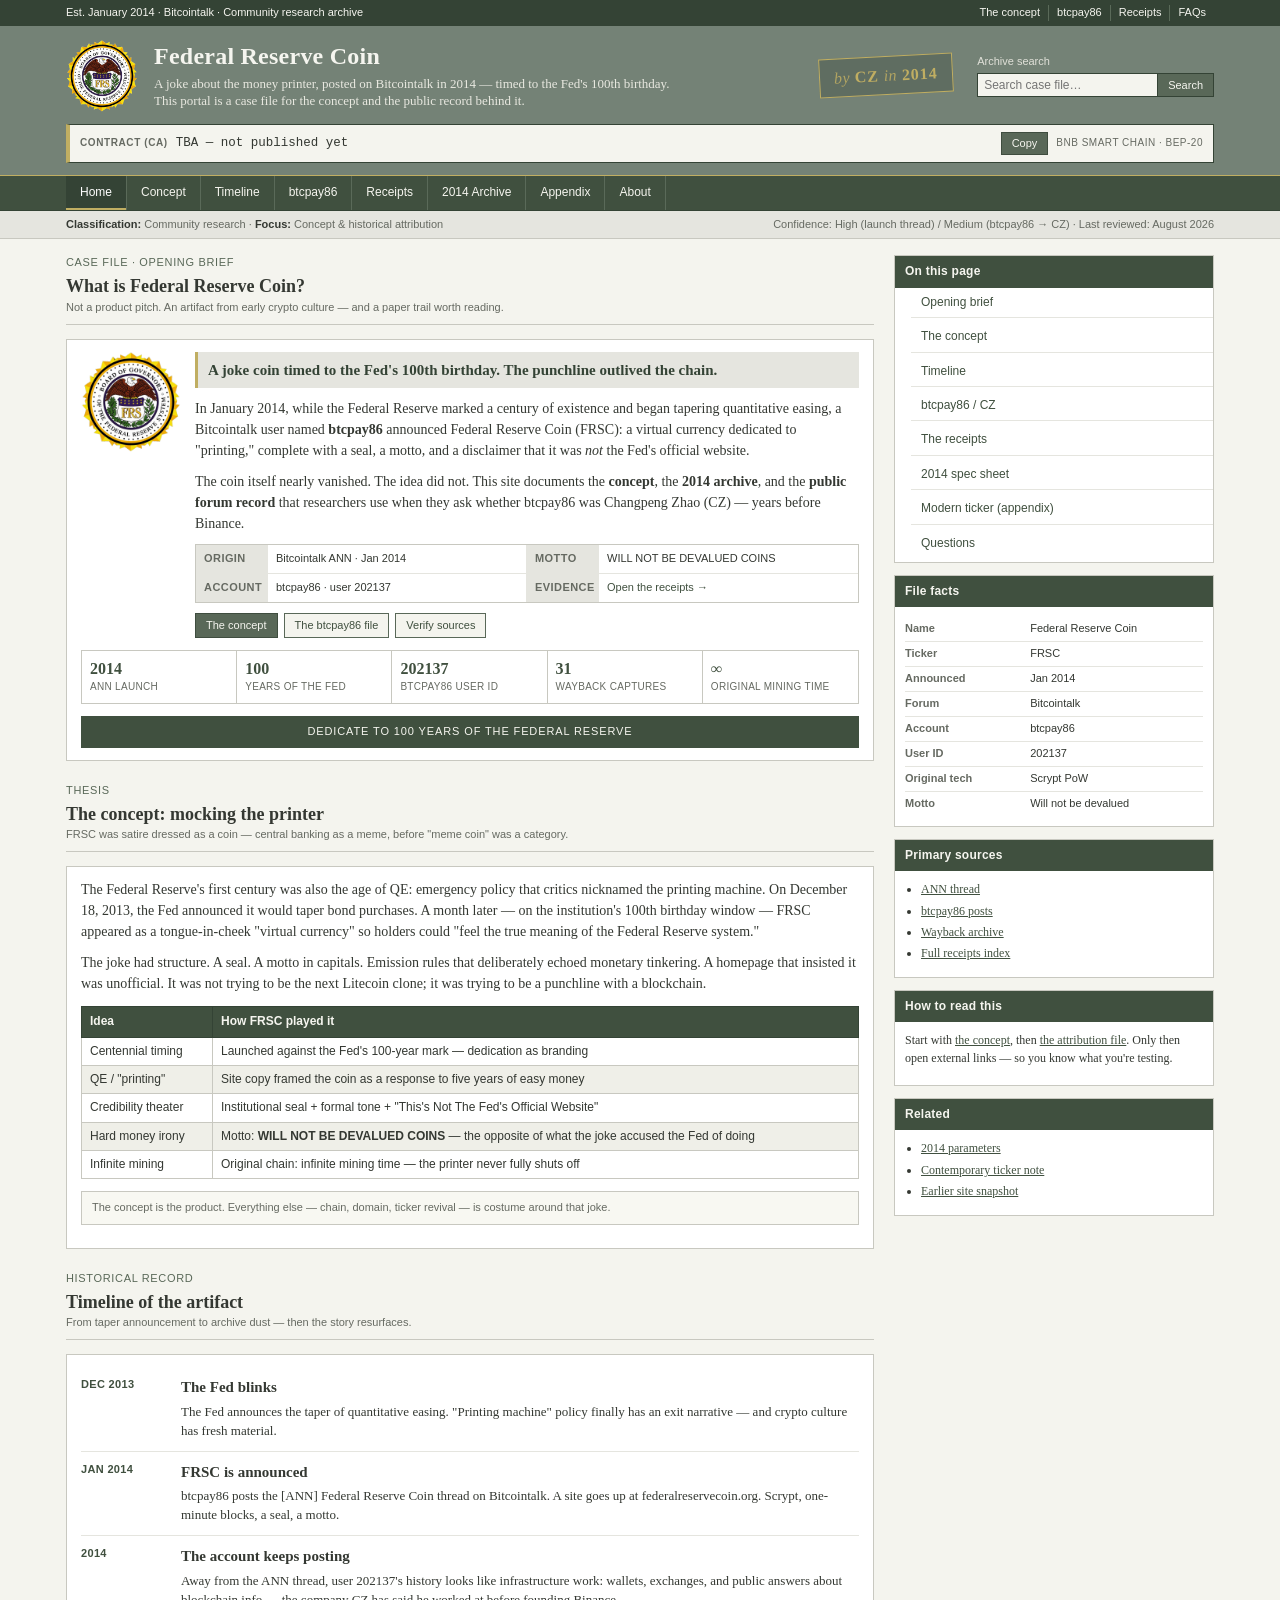
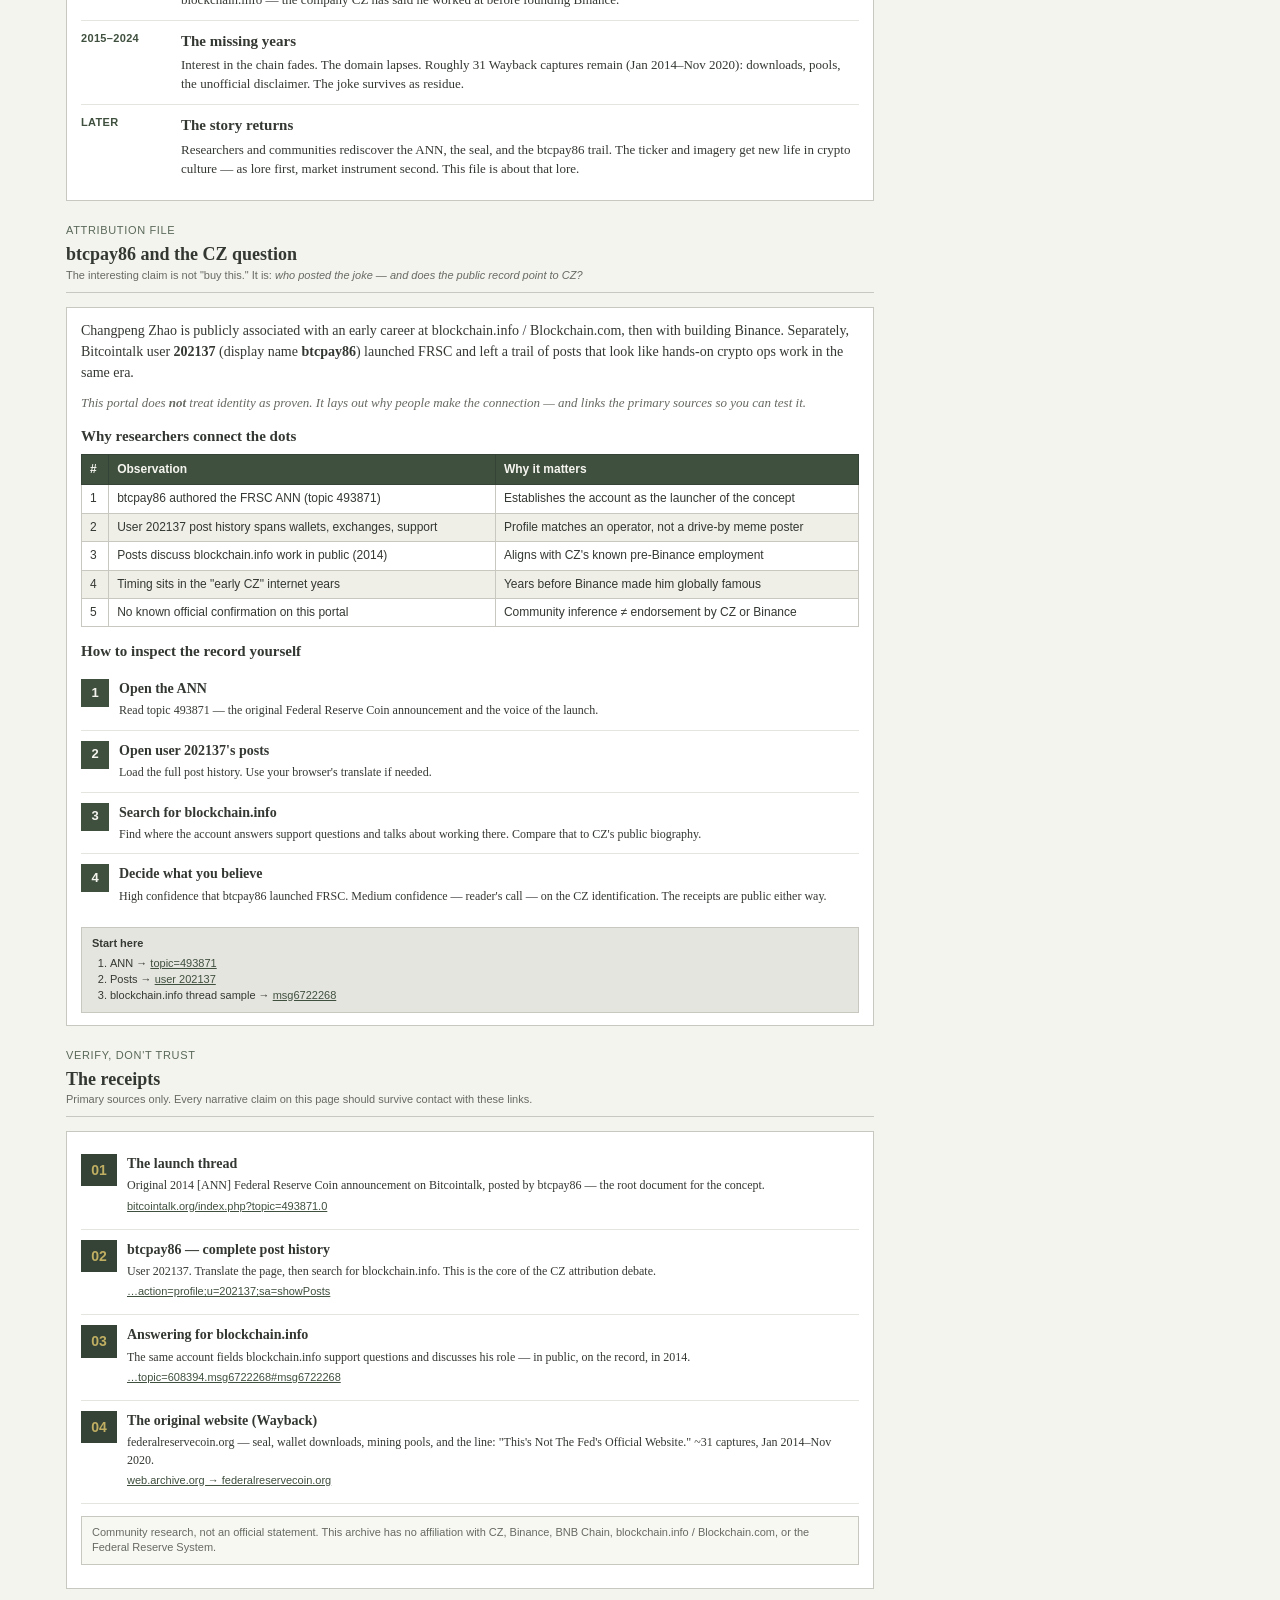
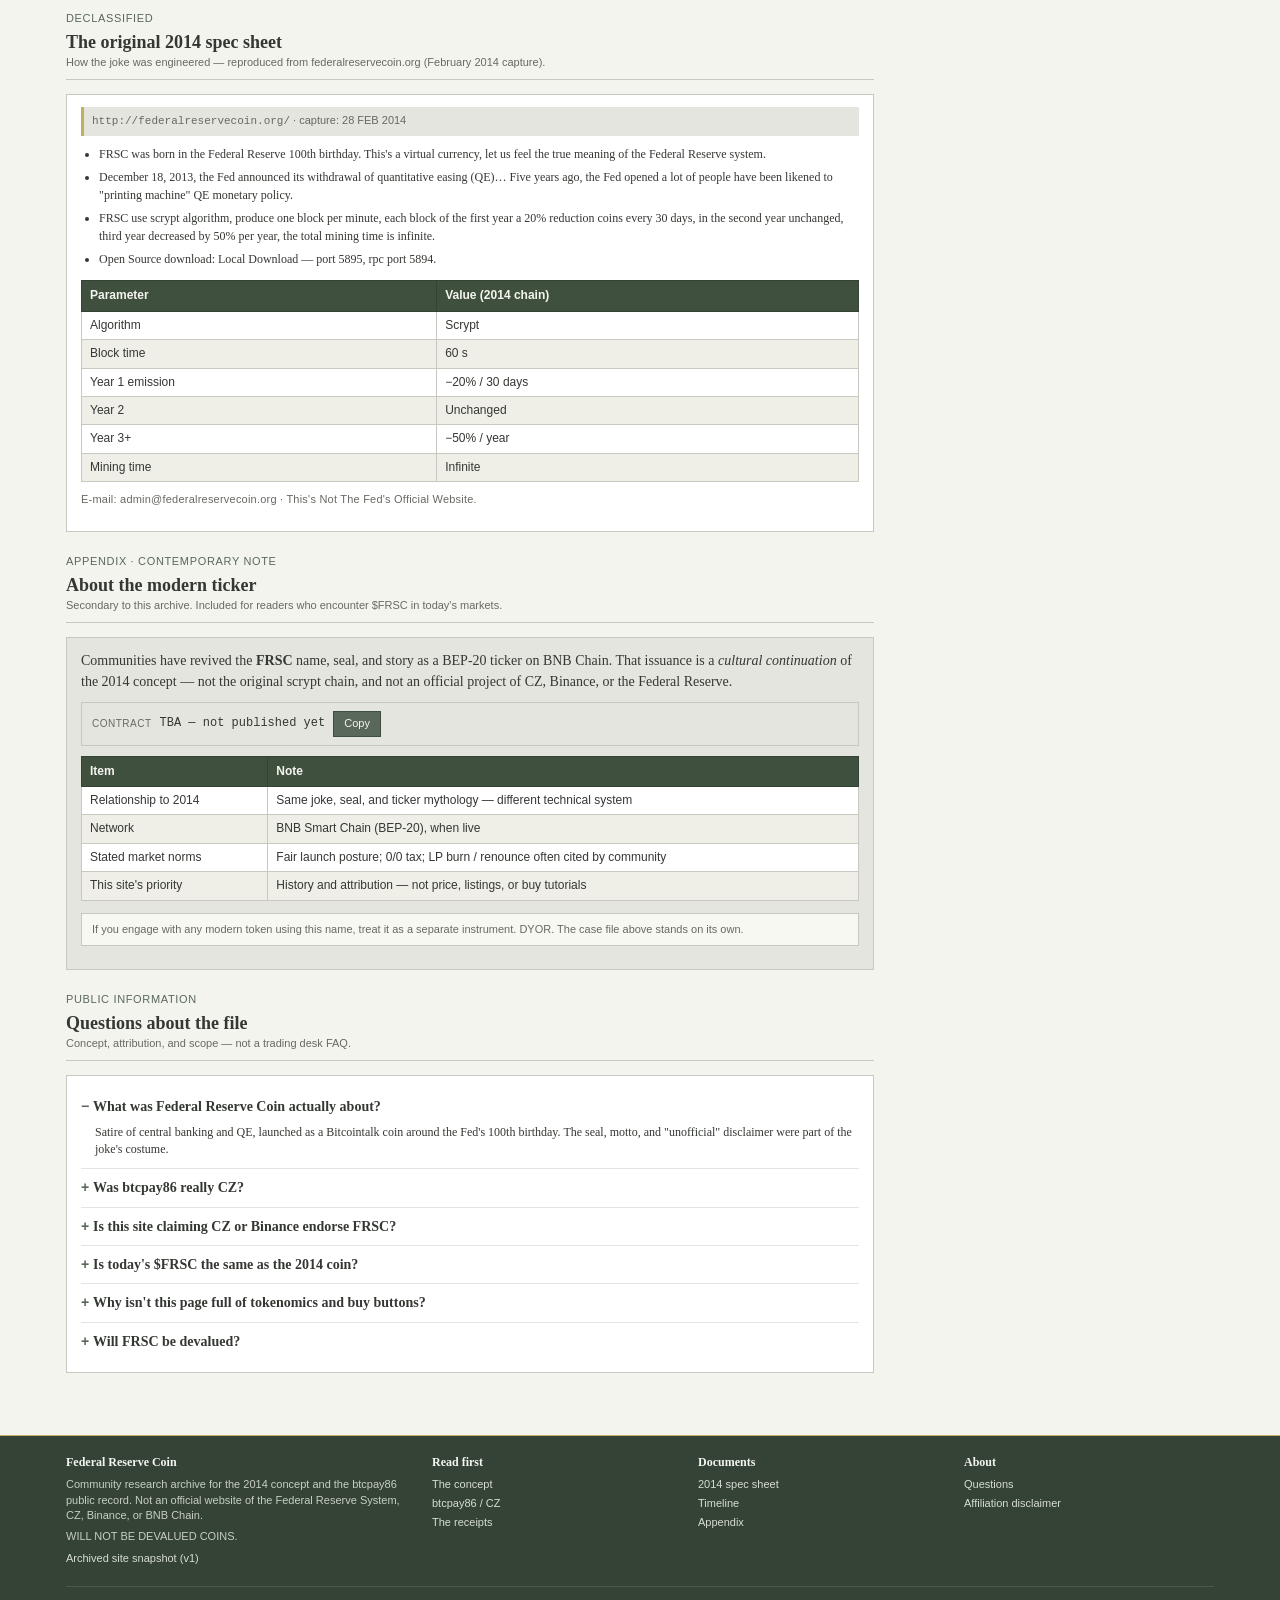
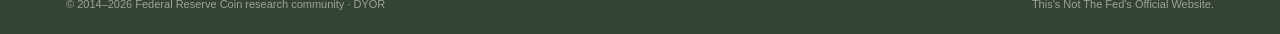
==== commit d147751d: "Masthead: add 'by CZ in 2014' attribution stamp" ====
--- a/index.html
+++ b/index.html
@@ -28,6 +28,8 @@
         <h1>Federal Reserve Coin</h1>
         <p class="subtitle">A joke about the money printer, posted on Bitcointalk in 2014 — timed to the Fed's 100th birthday. This portal is a case file for the concept and the public record behind it.</p>
       </div>
+      <p class="header-stamp"><span>by</span> CZ <span>in</span> 2014</p>
+
       <form class="header-search" role="search" action="#" method="get" onsubmit="return false;">
         <label for="q">Archive search</label>
         <div class="search-row">
--- a/css/styles.css
+++ b/css/styles.css
@@ -1198,3 +1198,36 @@
   .ca-note { display: none; }
   .ca-value { flex-basis: 100%; }
 }
+
+/* —— Masthead attribution stamp —— */
+.header-stamp {
+  margin: 0 8px 0 auto;
+  padding: 7px 14px;
+  flex-shrink: 0;
+  border: 1px solid var(--gold);
+  background: rgba(52, 67, 53, 0.32);
+  font-family: var(--serif);
+  font-size: 16px;
+  font-weight: 700;
+  letter-spacing: 0.06em;
+  text-transform: uppercase;
+  color: var(--gold);
+  white-space: nowrap;
+  transform: rotate(-3deg);
+}
+
+.header-stamp span {
+  font-weight: 400;
+  font-style: italic;
+  text-transform: lowercase;
+  letter-spacing: 0.02em;
+  opacity: 0.85;
+}
+
+@media (max-width: 900px) {
+  .header-stamp {
+    font-size: 14px;
+    padding: 5px 10px;
+    transform: none;
+  }
+}
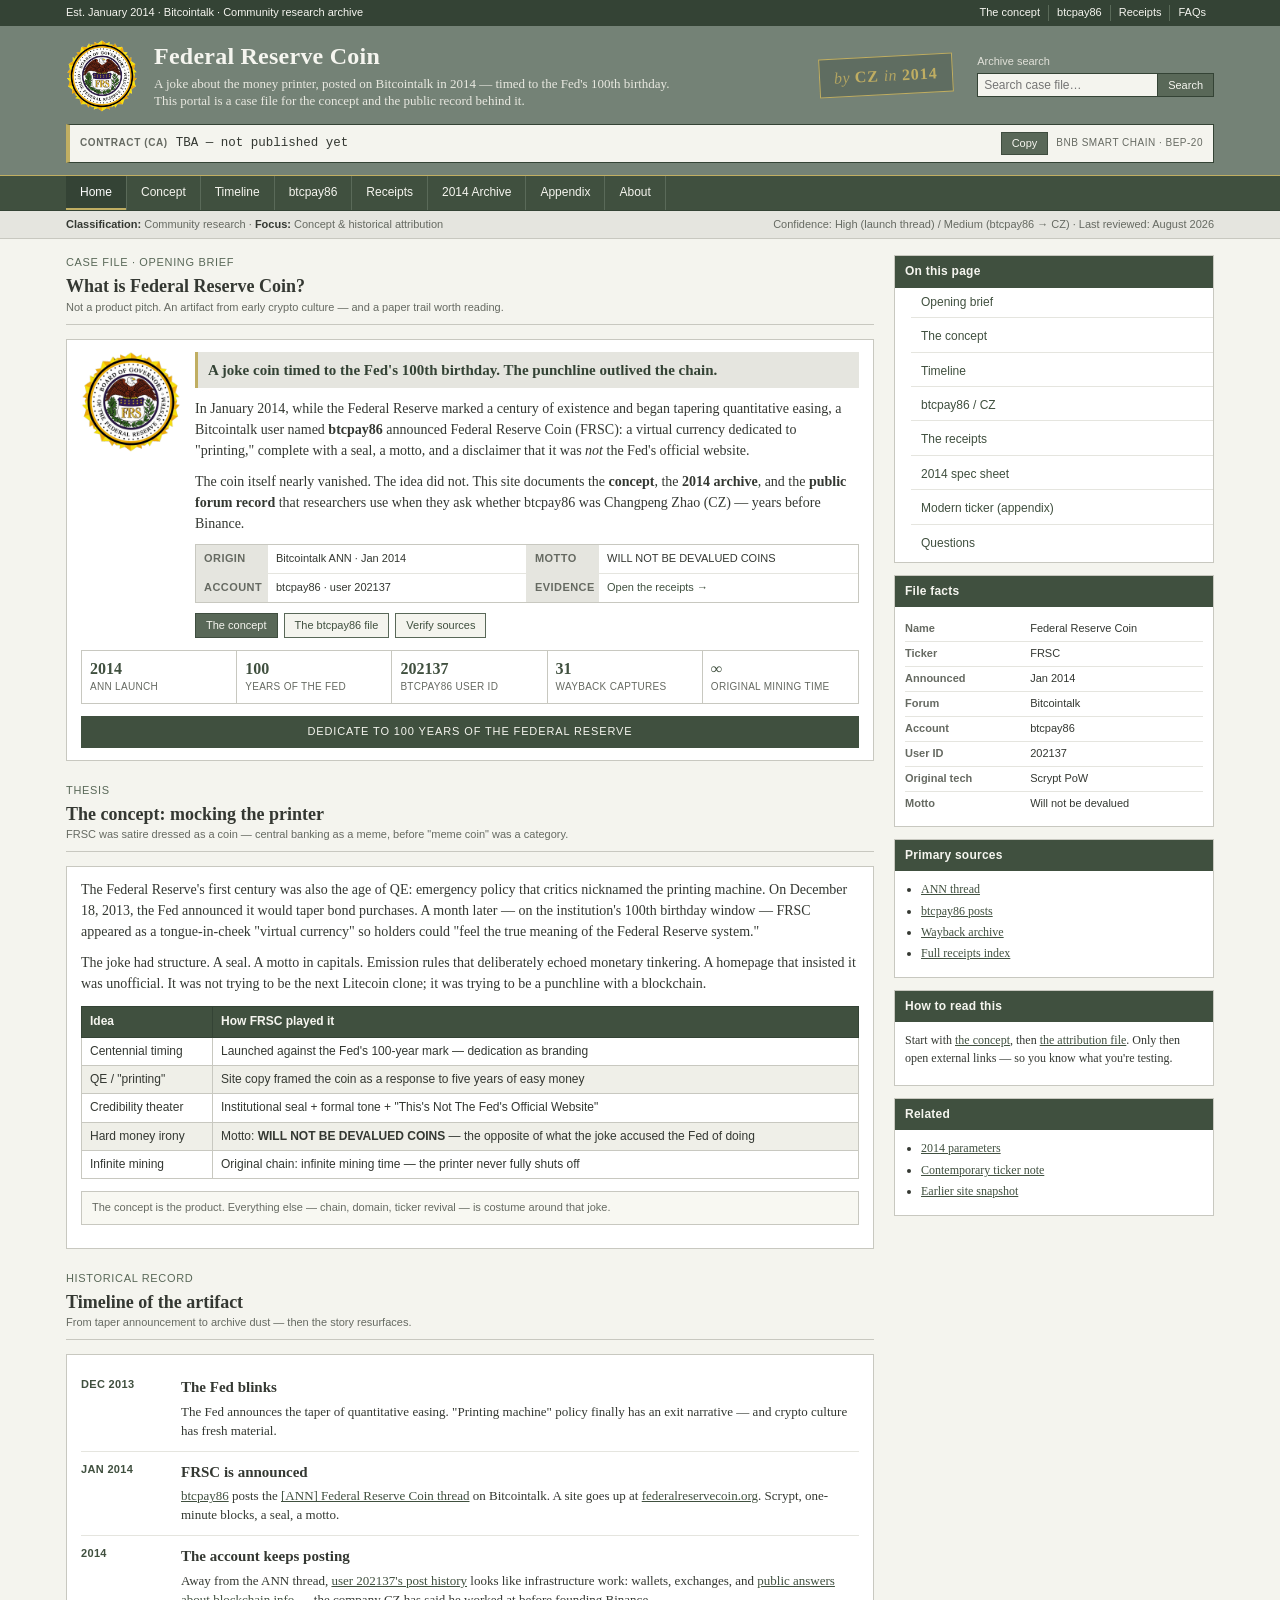
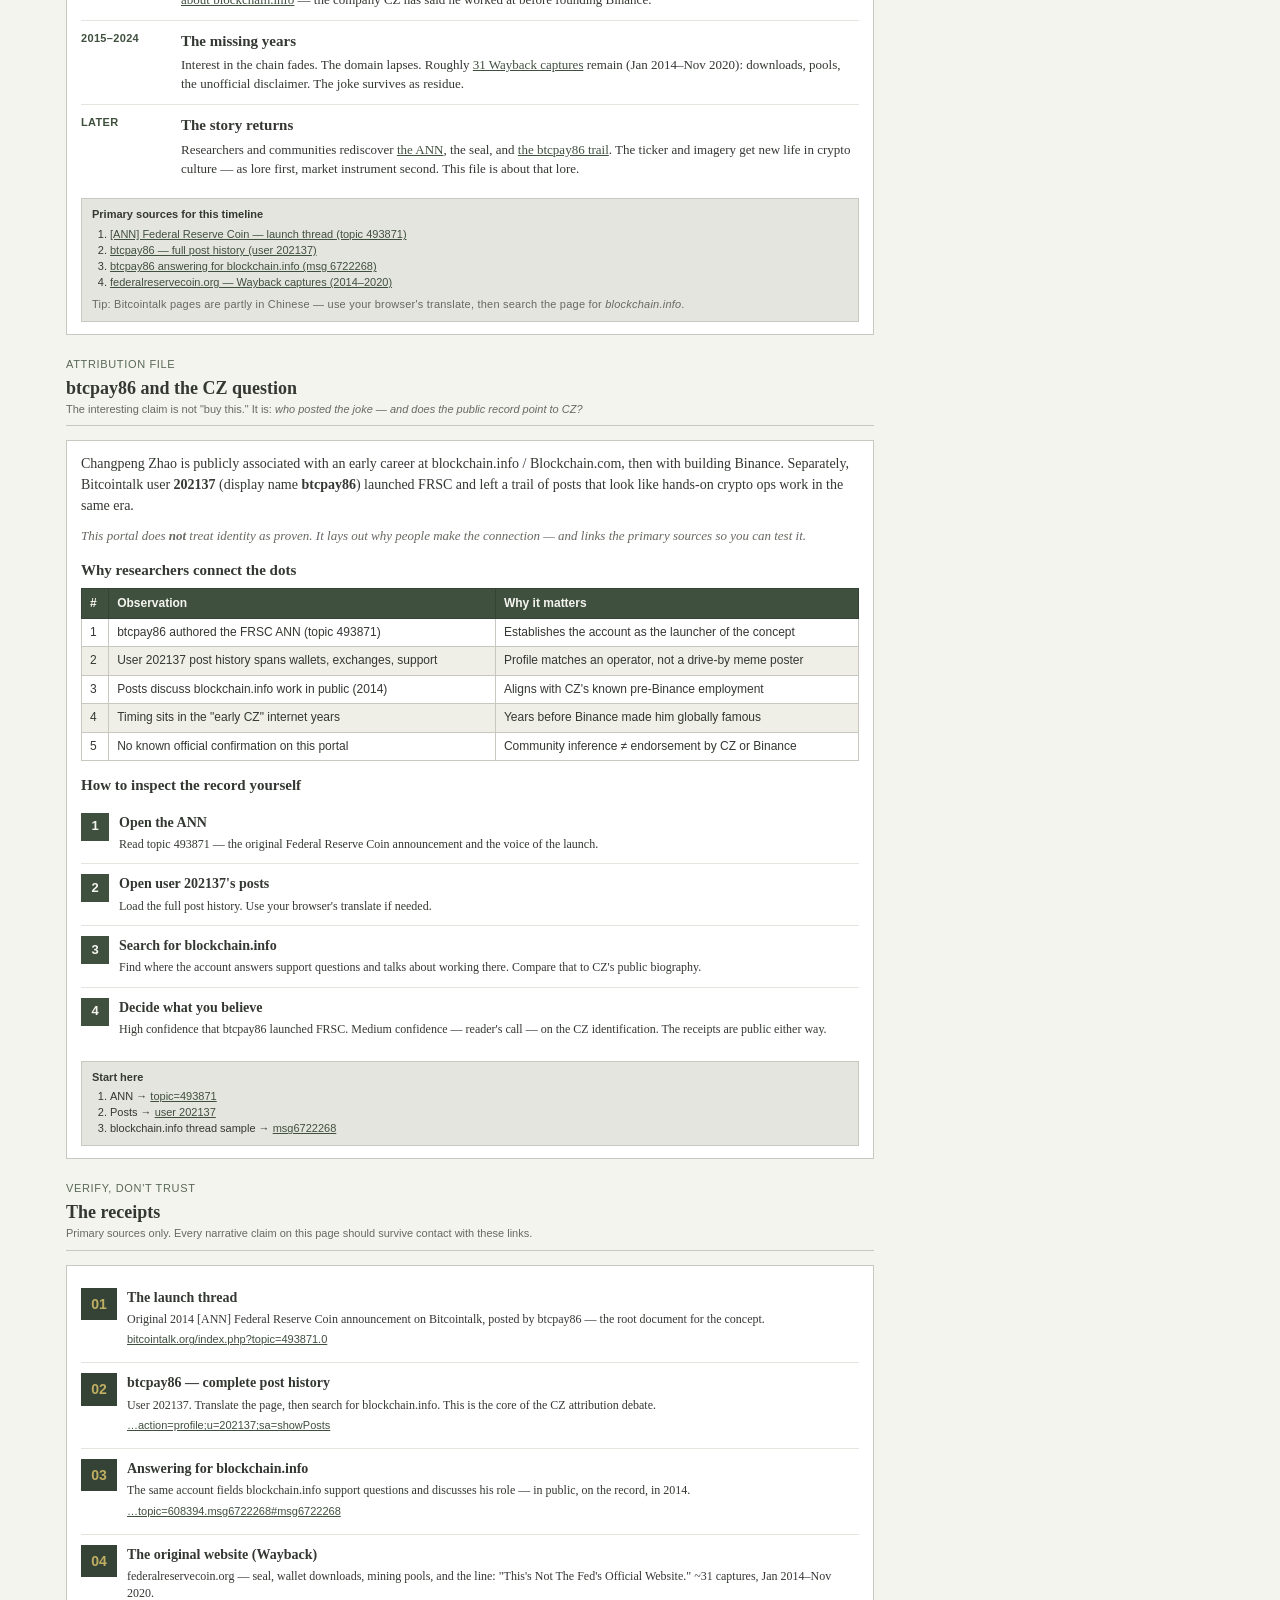
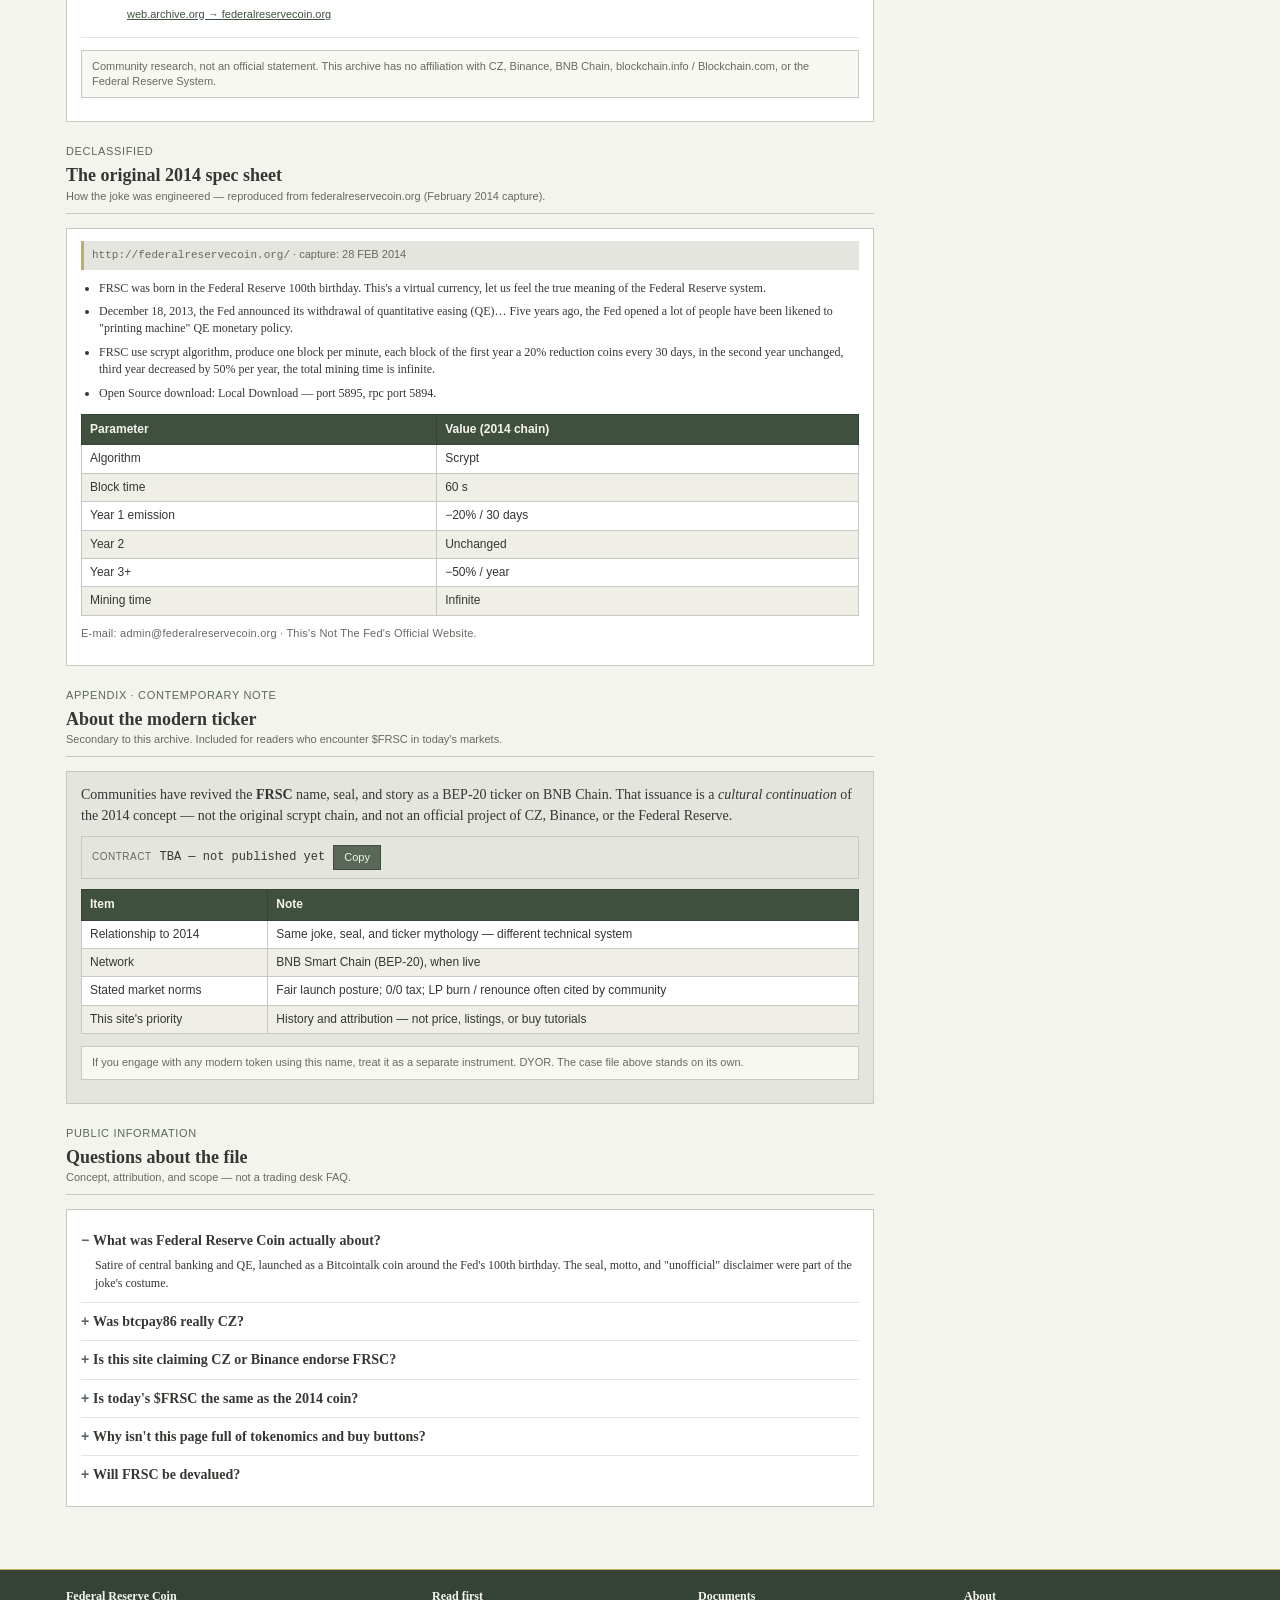
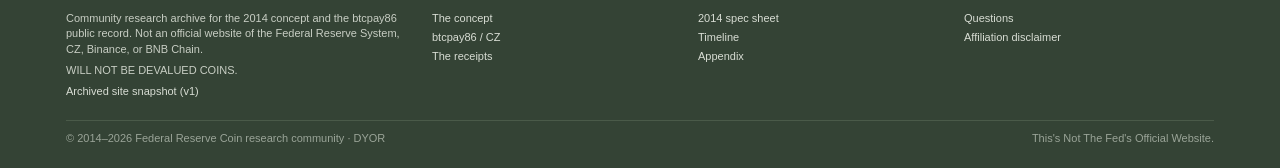
==== commit 1b41428f: "Timeline: link btcpay86 posts, ANN thread, blockchain.info reply and Wayback captures + primary sour" ====
--- a/index.html
+++ b/index.html
@@ -180,31 +180,42 @@
                 <div class="when">Jan 2014</div>
                 <div>
                   <h3>FRSC is announced</h3>
-                  <p>btcpay86 posts the [ANN] Federal Reserve Coin thread on Bitcointalk. A site goes up at federalreservecoin.org. Scrypt, one-minute blocks, a seal, a motto.</p>
+                  <p><a href="https://bitcointalk.org/index.php?action=profile;u=202137;sa=showPosts" target="_blank" rel="noopener noreferrer">btcpay86</a> posts the <a href="https://bitcointalk.org/index.php?topic=493871.0" target="_blank" rel="noopener noreferrer">[ANN] Federal Reserve Coin thread</a> on Bitcointalk. A site goes up at <a href="https://web.archive.org/web/20140228/http://federalreservecoin.org/" target="_blank" rel="noopener noreferrer">federalreservecoin.org</a>. Scrypt, one-minute blocks, a seal, a motto.</p>
                 </div>
               </li>
               <li>
                 <div class="when">2014</div>
                 <div>
                   <h3>The account keeps posting</h3>
-                  <p>Away from the ANN thread, user 202137's history looks like infrastructure work: wallets, exchanges, and public answers about blockchain.info — the company CZ has said he worked at before founding Binance.</p>
+                  <p>Away from the ANN thread, <a href="https://bitcointalk.org/index.php?action=profile;u=202137;sa=showPosts" target="_blank" rel="noopener noreferrer">user 202137's post history</a> looks like infrastructure work: wallets, exchanges, and <a href="https://bitcointalk.org/index.php?topic=608394.msg6722268#msg6722268" target="_blank" rel="noopener noreferrer">public answers about blockchain.info</a> — the company CZ has said he worked at before founding Binance.</p>
                 </div>
               </li>
               <li>
                 <div class="when">2015–2024</div>
                 <div>
                   <h3>The missing years</h3>
-                  <p>Interest in the chain fades. The domain lapses. Roughly 31 Wayback captures remain (Jan 2014–Nov 2020): downloads, pools, the unofficial disclaimer. The joke survives as residue.</p>
+                  <p>Interest in the chain fades. The domain lapses. Roughly <a href="https://web.archive.org/web/*/http://federalreservecoin.org/" target="_blank" rel="noopener noreferrer">31 Wayback captures</a> remain (Jan 2014–Nov 2020): downloads, pools, the unofficial disclaimer. The joke survives as residue.</p>
                 </div>
               </li>
               <li>
                 <div class="when">Later</div>
                 <div>
                   <h3>The story returns</h3>
-                  <p>Researchers and communities rediscover the ANN, the seal, and the btcpay86 trail. The ticker and imagery get new life in crypto culture — as lore first, market instrument second. This file is about that lore.</p>
+                  <p>Researchers and communities rediscover <a href="https://bitcointalk.org/index.php?topic=493871.0" target="_blank" rel="noopener noreferrer">the ANN</a>, the seal, and <a href="#receipts">the btcpay86 trail</a>. The ticker and imagery get new life in crypto culture — as lore first, market instrument second. This file is about that lore.</p>
                 </div>
               </li>
             </ol>
+
+            <div class="source-links">
+              <strong>Primary sources for this timeline</strong>
+              <ol>
+                <li><a href="https://bitcointalk.org/index.php?topic=493871.0" target="_blank" rel="noopener noreferrer">[ANN] Federal Reserve Coin — launch thread (topic 493871)</a></li>
+                <li><a href="https://bitcointalk.org/index.php?action=profile;u=202137;sa=showPosts" target="_blank" rel="noopener noreferrer">btcpay86 — full post history (user 202137)</a></li>
+                <li><a href="https://bitcointalk.org/index.php?topic=608394.msg6722268#msg6722268" target="_blank" rel="noopener noreferrer">btcpay86 answering for blockchain.info (msg 6722268)</a></li>
+                <li><a href="https://web.archive.org/web/*/http://federalreservecoin.org/" target="_blank" rel="noopener noreferrer">federalreservecoin.org — Wayback captures (2014–2020)</a></li>
+              </ol>
+              <p class="meta" style="margin:6px 0 0;">Tip: Bitcointalk pages are partly in Chinese — use your browser's translate, then search the page for <em>blockchain.info</em>.</p>
+            </div>
           </div>
         </section>
 
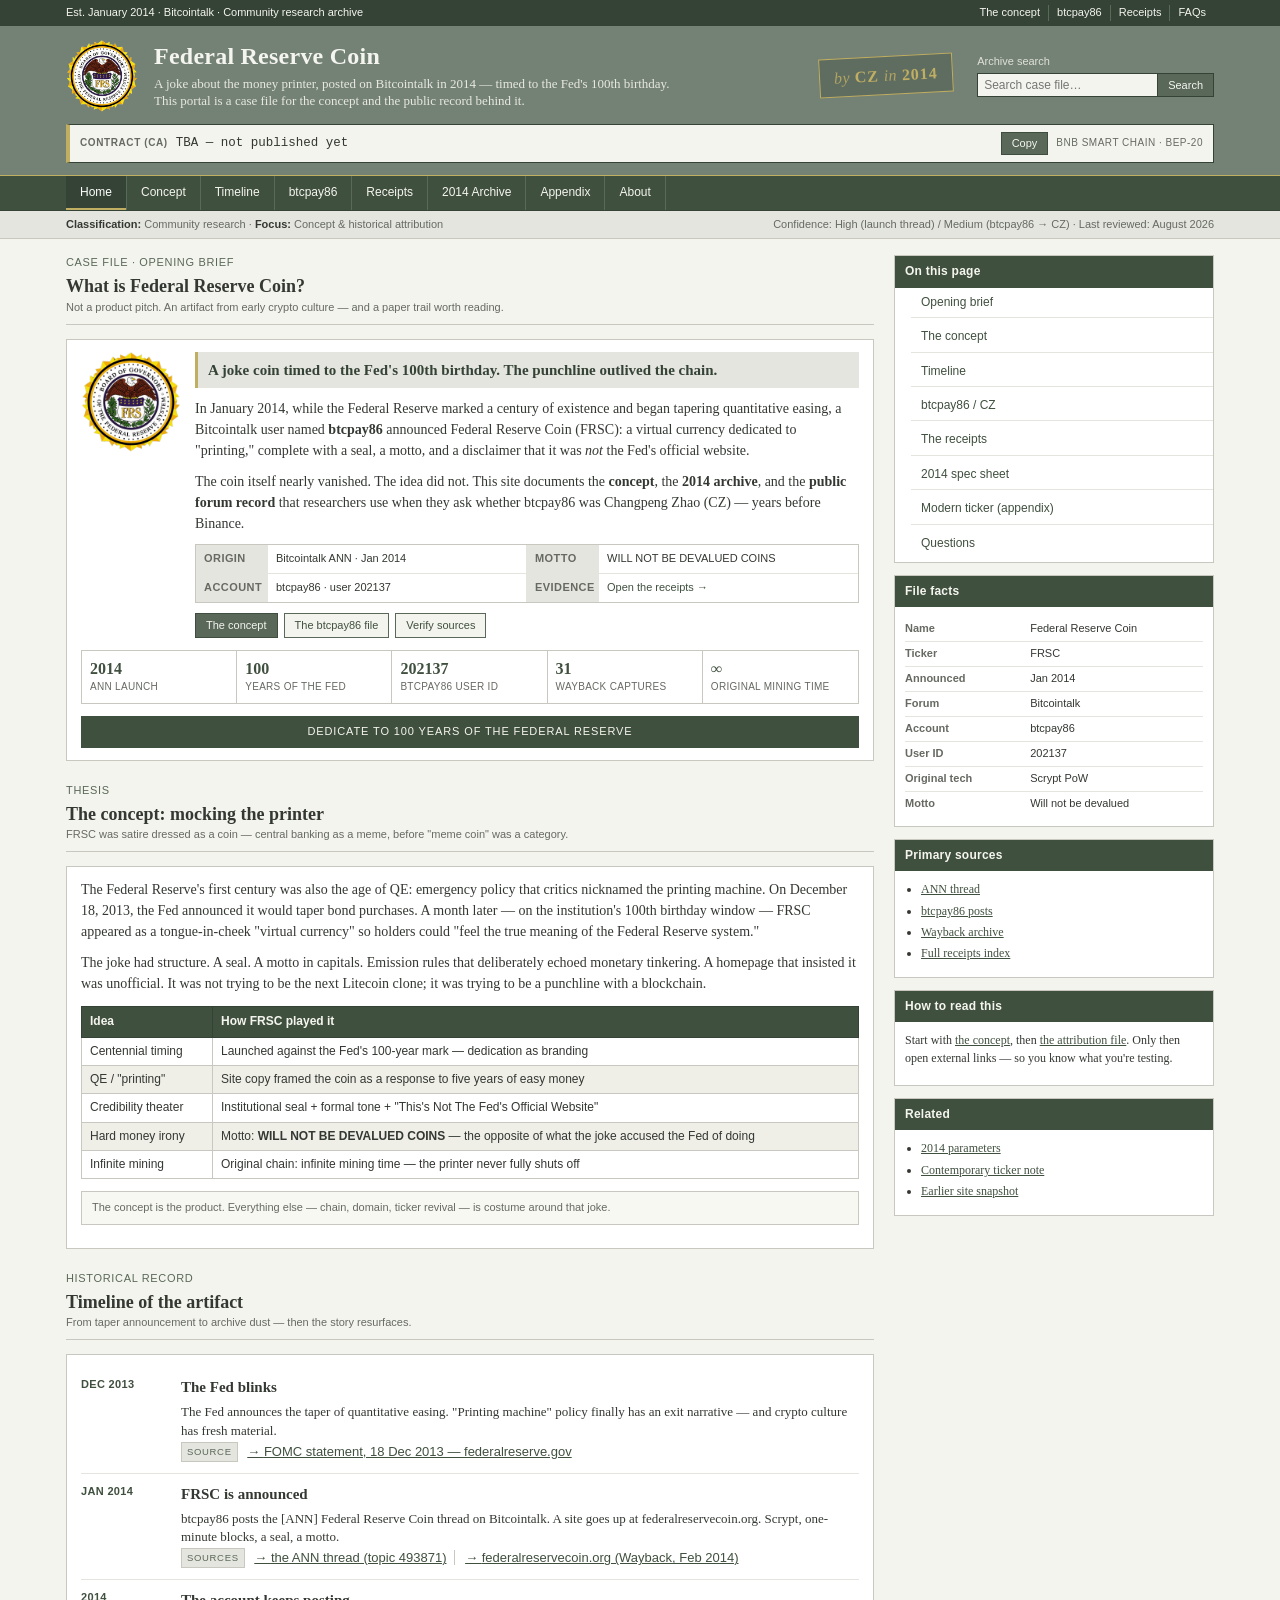
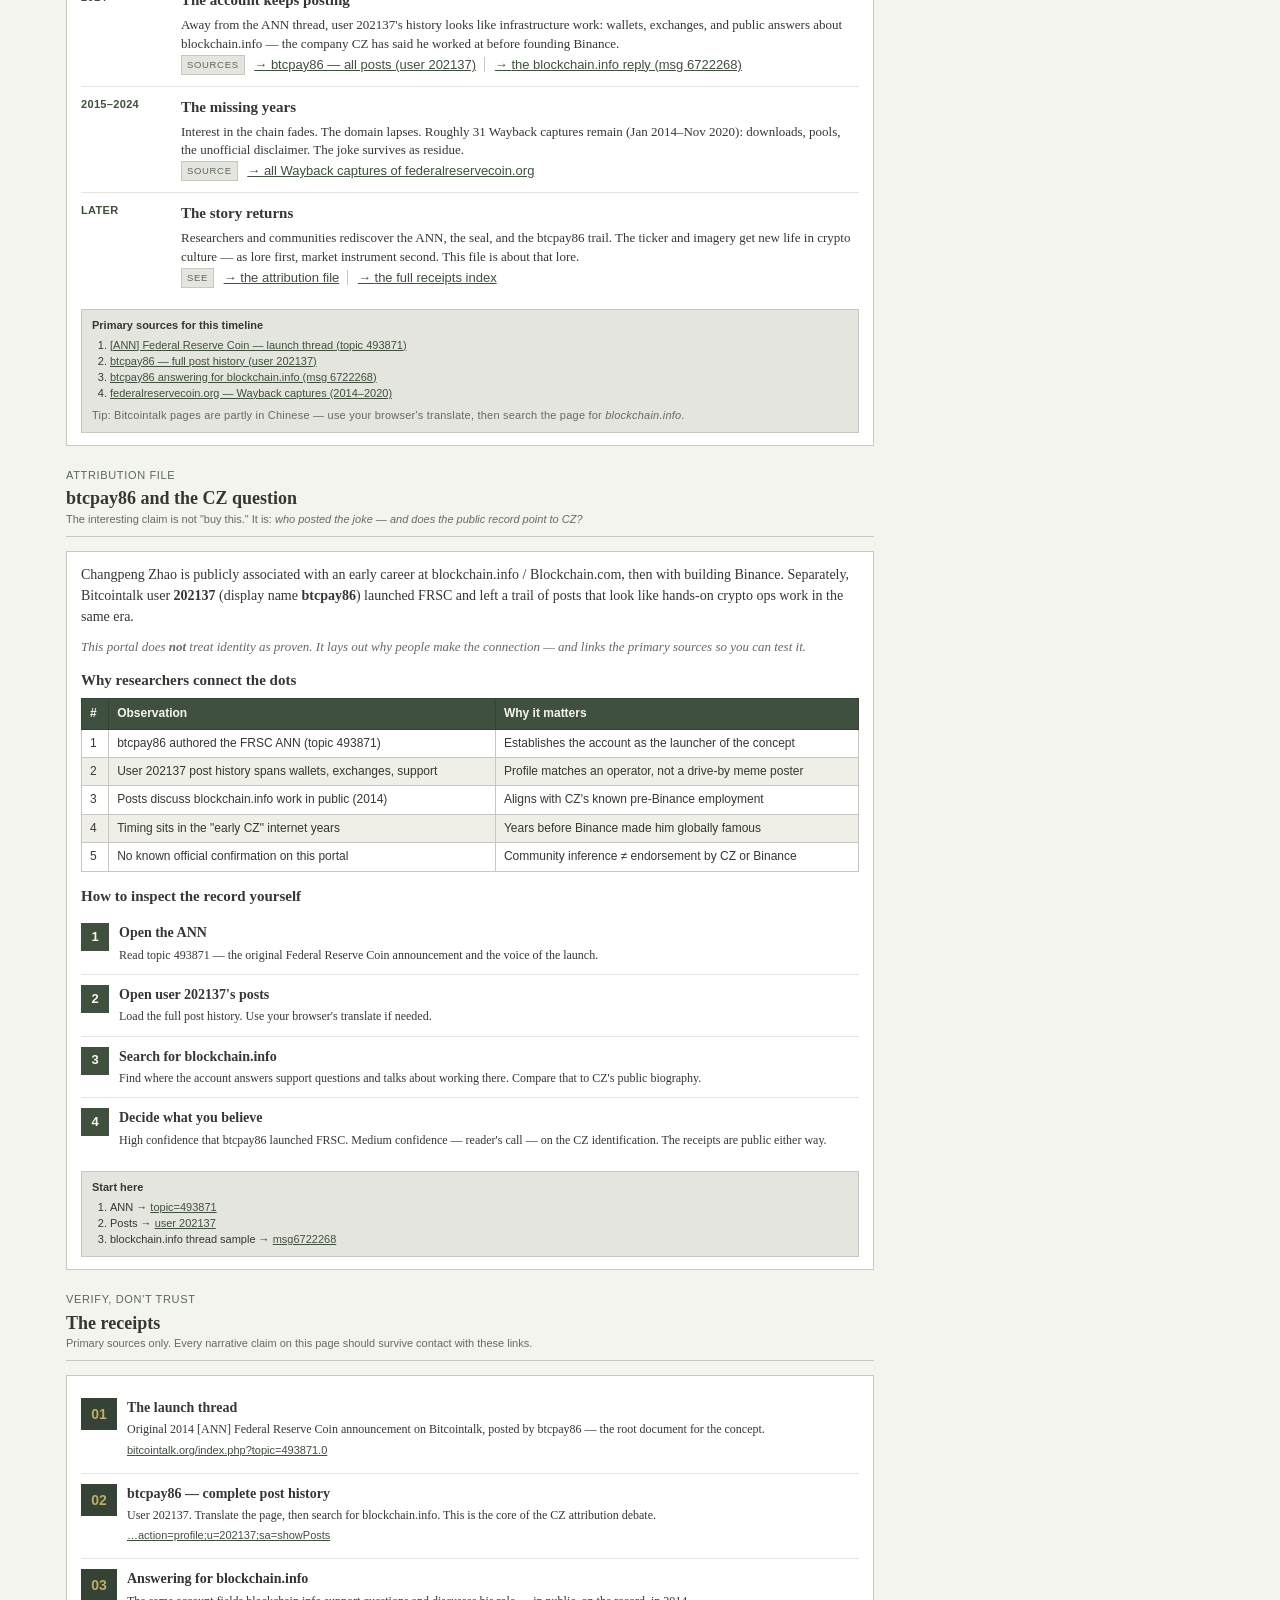
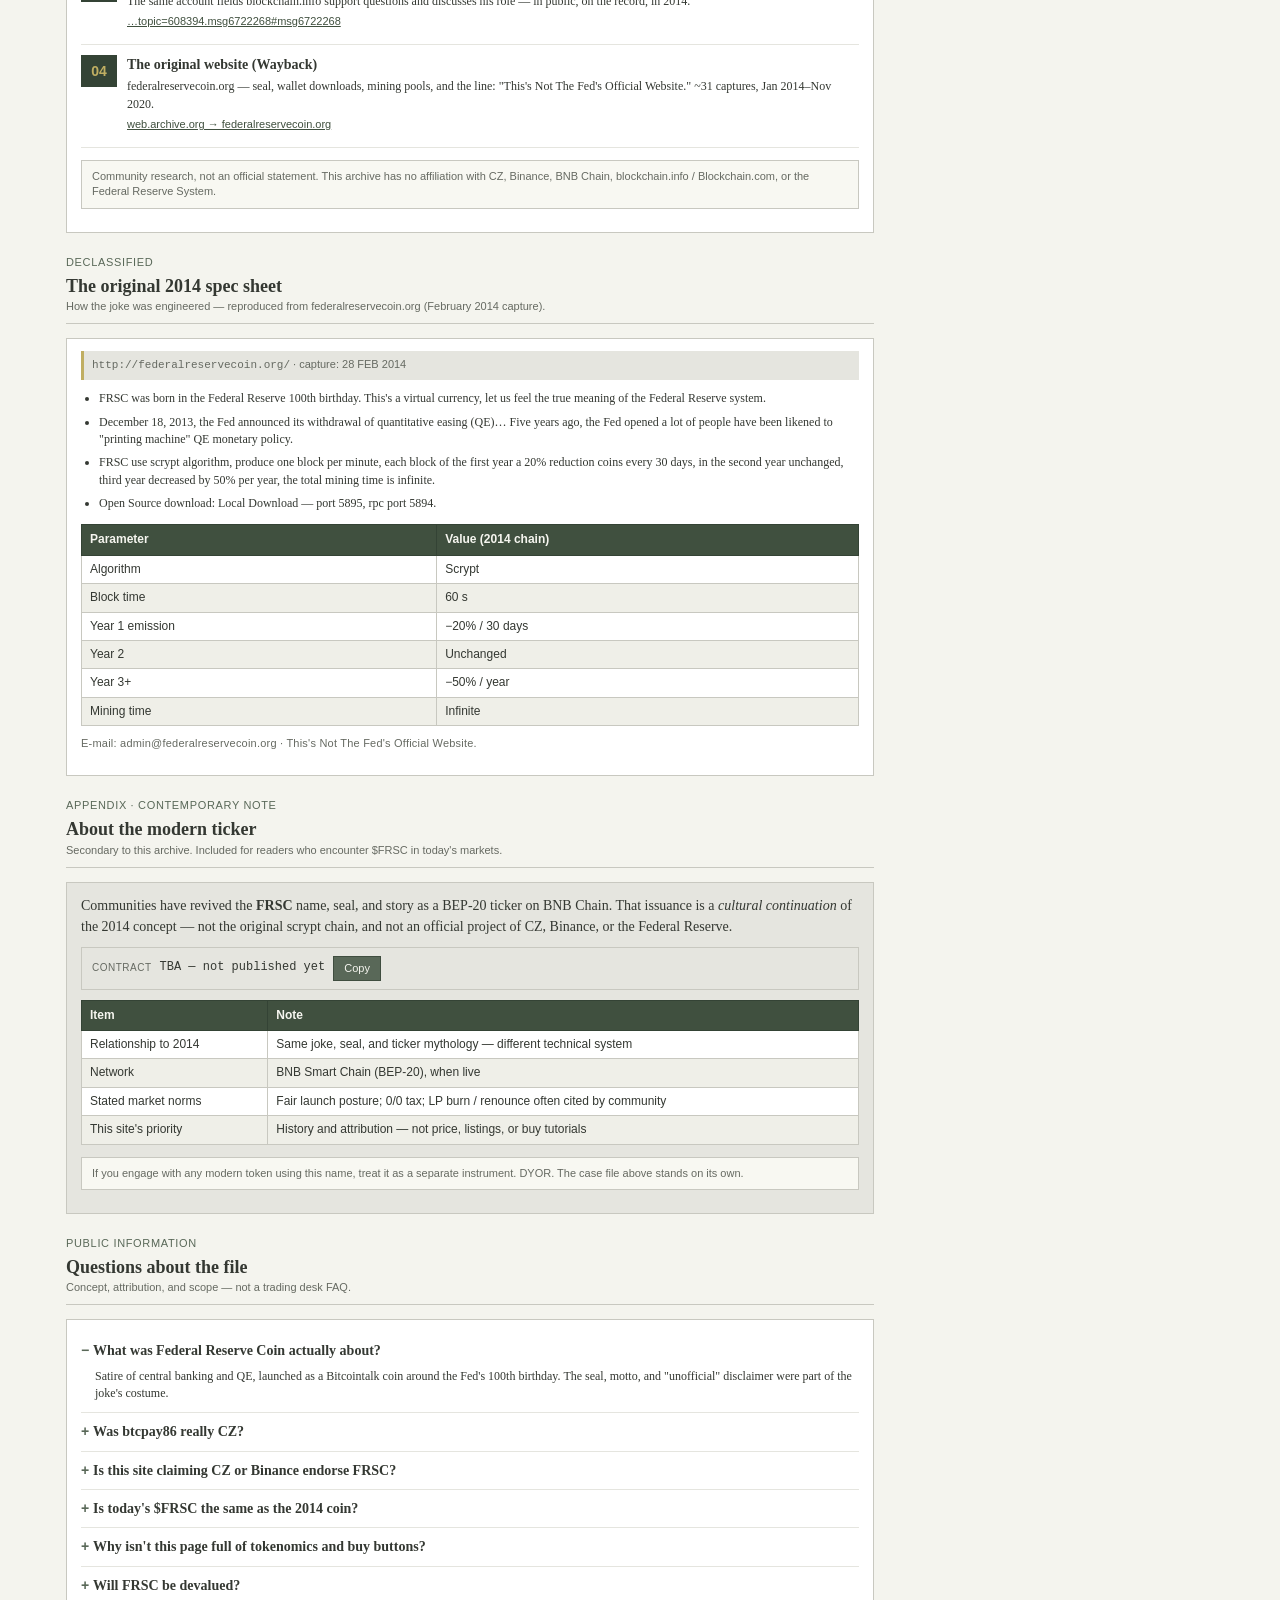
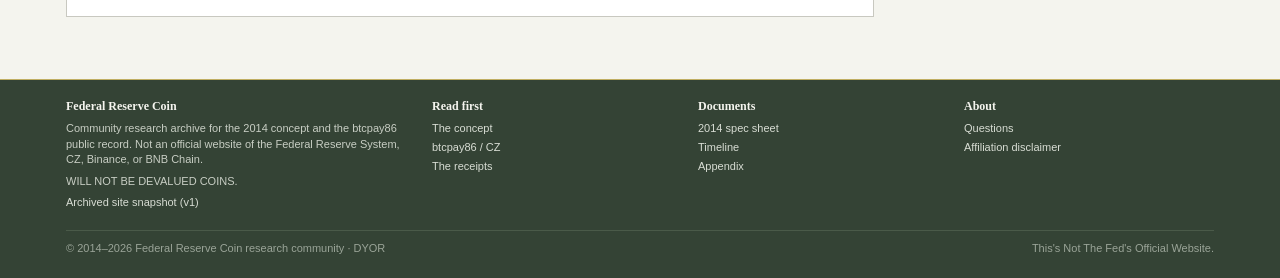
==== commit dcfdb54d: "Timeline: move sources to a labelled link row under each entry (adds the official FOMC statement)" ====
--- a/index.html
+++ b/index.html
@@ -174,34 +174,45 @@
                 <div>
                   <h3>The Fed blinks</h3>
                   <p>The Fed announces the taper of quantitative easing. "Printing machine" policy finally has an exit narrative — and crypto culture has fresh material.</p>
+                  <p class="entry-src"><span>Source</span> <a href="https://www.federalreserve.gov/newsevents/pressreleases/monetary20131218a.htm" target="_blank" rel="noopener noreferrer">FOMC statement, 18 Dec 2013 — federalreserve.gov</a></p>
                 </div>
               </li>
               <li>
                 <div class="when">Jan 2014</div>
                 <div>
                   <h3>FRSC is announced</h3>
-                  <p><a href="https://bitcointalk.org/index.php?action=profile;u=202137;sa=showPosts" target="_blank" rel="noopener noreferrer">btcpay86</a> posts the <a href="https://bitcointalk.org/index.php?topic=493871.0" target="_blank" rel="noopener noreferrer">[ANN] Federal Reserve Coin thread</a> on Bitcointalk. A site goes up at <a href="https://web.archive.org/web/20140228/http://federalreservecoin.org/" target="_blank" rel="noopener noreferrer">federalreservecoin.org</a>. Scrypt, one-minute blocks, a seal, a motto.</p>
+                  <p>btcpay86 posts the [ANN] Federal Reserve Coin thread on Bitcointalk. A site goes up at federalreservecoin.org. Scrypt, one-minute blocks, a seal, a motto.</p>
+                  <p class="entry-src"><span>Sources</span>
+                    <a href="https://bitcointalk.org/index.php?topic=493871.0" target="_blank" rel="noopener noreferrer">the ANN thread (topic 493871)</a>
+                    <a href="https://web.archive.org/web/20140228/http://federalreservecoin.org/" target="_blank" rel="noopener noreferrer">federalreservecoin.org (Wayback, Feb 2014)</a></p>
                 </div>
               </li>
               <li>
                 <div class="when">2014</div>
                 <div>
                   <h3>The account keeps posting</h3>
-                  <p>Away from the ANN thread, <a href="https://bitcointalk.org/index.php?action=profile;u=202137;sa=showPosts" target="_blank" rel="noopener noreferrer">user 202137's post history</a> looks like infrastructure work: wallets, exchanges, and <a href="https://bitcointalk.org/index.php?topic=608394.msg6722268#msg6722268" target="_blank" rel="noopener noreferrer">public answers about blockchain.info</a> — the company CZ has said he worked at before founding Binance.</p>
+                  <p>Away from the ANN thread, user 202137's history looks like infrastructure work: wallets, exchanges, and public answers about blockchain.info — the company CZ has said he worked at before founding Binance.</p>
+                  <p class="entry-src"><span>Sources</span>
+                    <a href="https://bitcointalk.org/index.php?action=profile;u=202137;sa=showPosts" target="_blank" rel="noopener noreferrer">btcpay86 — all posts (user 202137)</a>
+                    <a href="https://bitcointalk.org/index.php?topic=608394.msg6722268#msg6722268" target="_blank" rel="noopener noreferrer">the blockchain.info reply (msg 6722268)</a></p>
                 </div>
               </li>
               <li>
                 <div class="when">2015–2024</div>
                 <div>
                   <h3>The missing years</h3>
-                  <p>Interest in the chain fades. The domain lapses. Roughly <a href="https://web.archive.org/web/*/http://federalreservecoin.org/" target="_blank" rel="noopener noreferrer">31 Wayback captures</a> remain (Jan 2014–Nov 2020): downloads, pools, the unofficial disclaimer. The joke survives as residue.</p>
+                  <p>Interest in the chain fades. The domain lapses. Roughly 31 Wayback captures remain (Jan 2014–Nov 2020): downloads, pools, the unofficial disclaimer. The joke survives as residue.</p>
+                  <p class="entry-src"><span>Source</span> <a href="https://web.archive.org/web/*/http://federalreservecoin.org/" target="_blank" rel="noopener noreferrer">all Wayback captures of federalreservecoin.org</a></p>
                 </div>
               </li>
               <li>
                 <div class="when">Later</div>
                 <div>
                   <h3>The story returns</h3>
-                  <p>Researchers and communities rediscover <a href="https://bitcointalk.org/index.php?topic=493871.0" target="_blank" rel="noopener noreferrer">the ANN</a>, the seal, and <a href="#receipts">the btcpay86 trail</a>. The ticker and imagery get new life in crypto culture — as lore first, market instrument second. This file is about that lore.</p>
+                  <p>Researchers and communities rediscover the ANN, the seal, and the btcpay86 trail. The ticker and imagery get new life in crypto culture — as lore first, market instrument second. This file is about that lore.</p>
+                  <p class="entry-src"><span>See</span>
+                    <a href="#btcpay86">the attribution file</a>
+                    <a href="#receipts">the full receipts index</a></p>
                 </div>
               </li>
             </ol>
--- a/css/styles.css
+++ b/css/styles.css
@@ -1231,3 +1231,41 @@
     transform: none;
   }
 }
+
+/* —— Per-entry source links (timeline) —— */
+.entry-src {
+  margin: 7px 0 0;
+  font-family: var(--sans);
+  font-size: 11px;
+  line-height: 1.7;
+  color: var(--text-secondary);
+}
+
+.entry-src > span {
+  display: inline-block;
+  margin-right: 6px;
+  padding: 1px 5px;
+  background: var(--inst-gray);
+  border: 1px solid var(--border);
+  text-transform: uppercase;
+  font-size: 9.5px;
+  letter-spacing: 0.07em;
+  color: var(--muted-olive);
+  vertical-align: 1px;
+}
+
+.entry-src a {
+  color: var(--forest);
+  text-decoration: underline;
+}
+
+.entry-src a + a {
+  margin-left: 4px;
+  padding-left: 10px;
+  border-left: 1px solid var(--border);
+}
+
+.entry-src a::before {
+  content: "\2192\00a0";
+  text-decoration: none;
+}
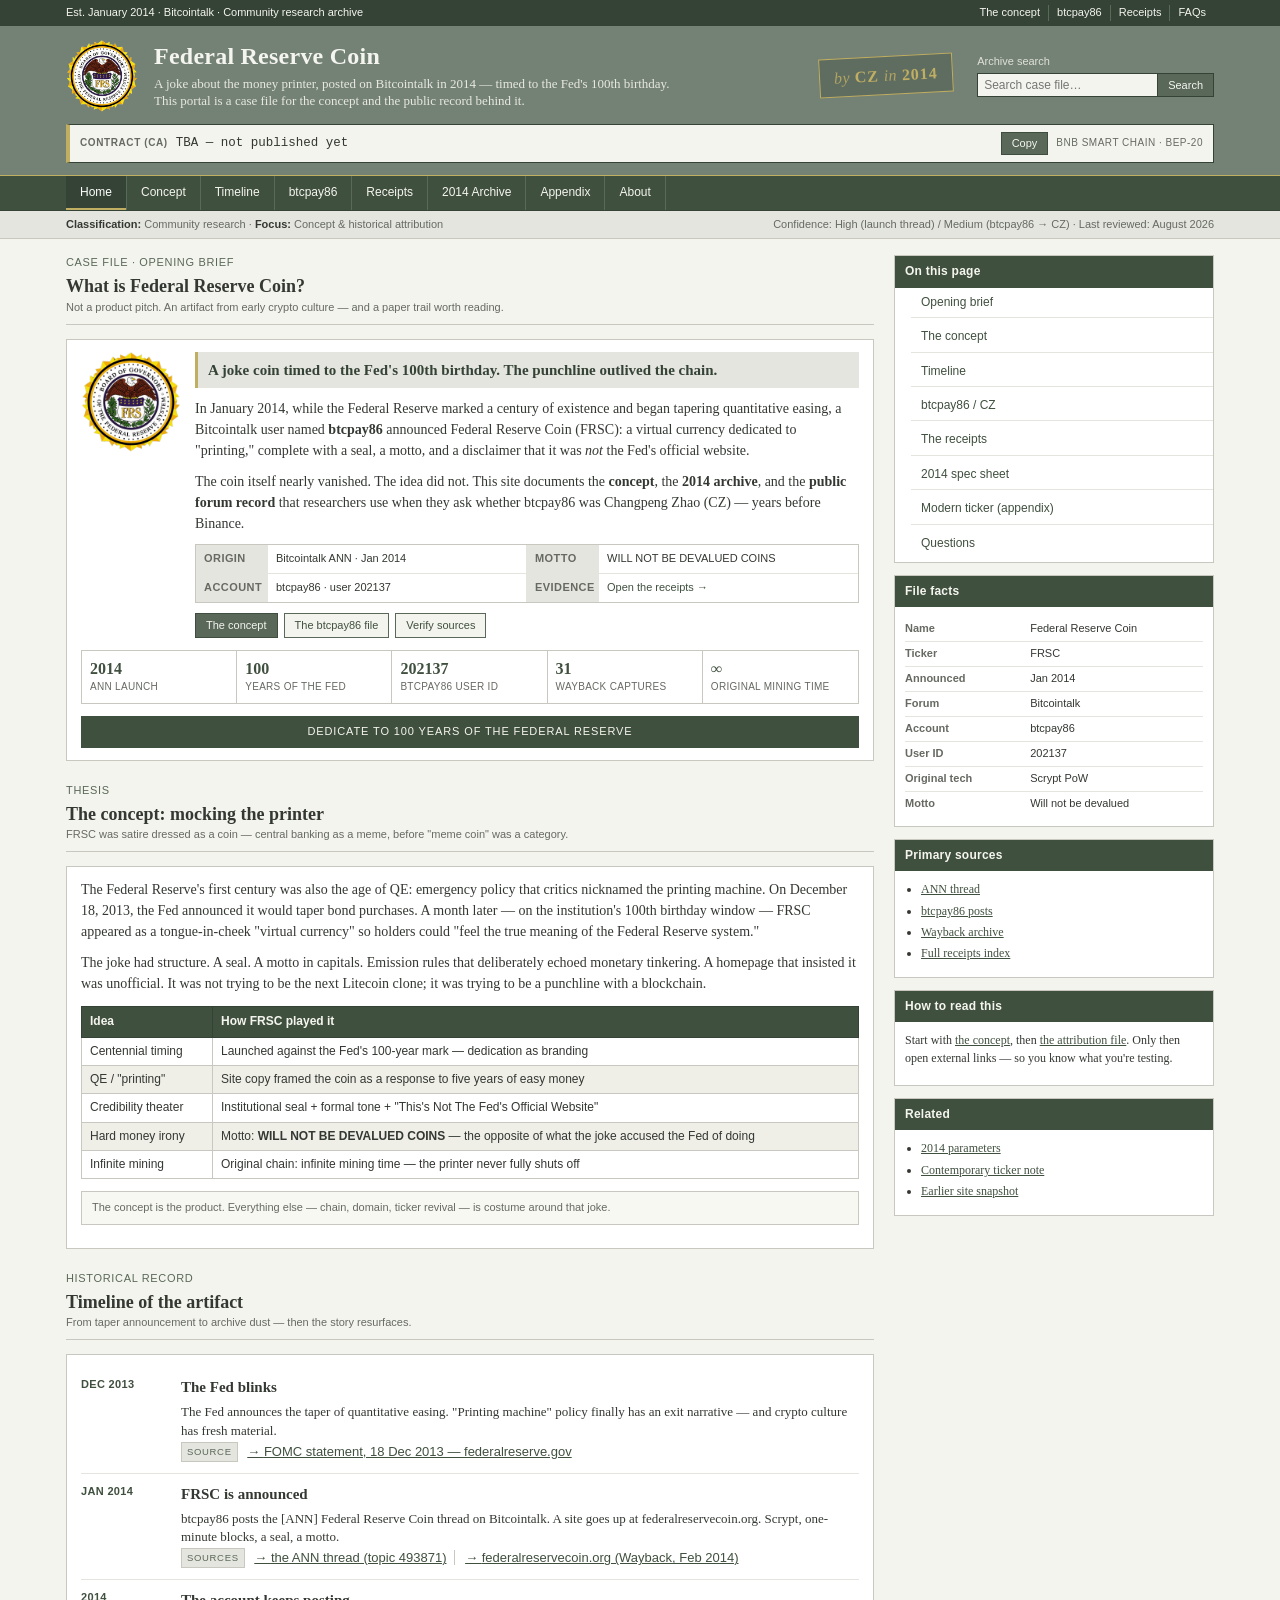
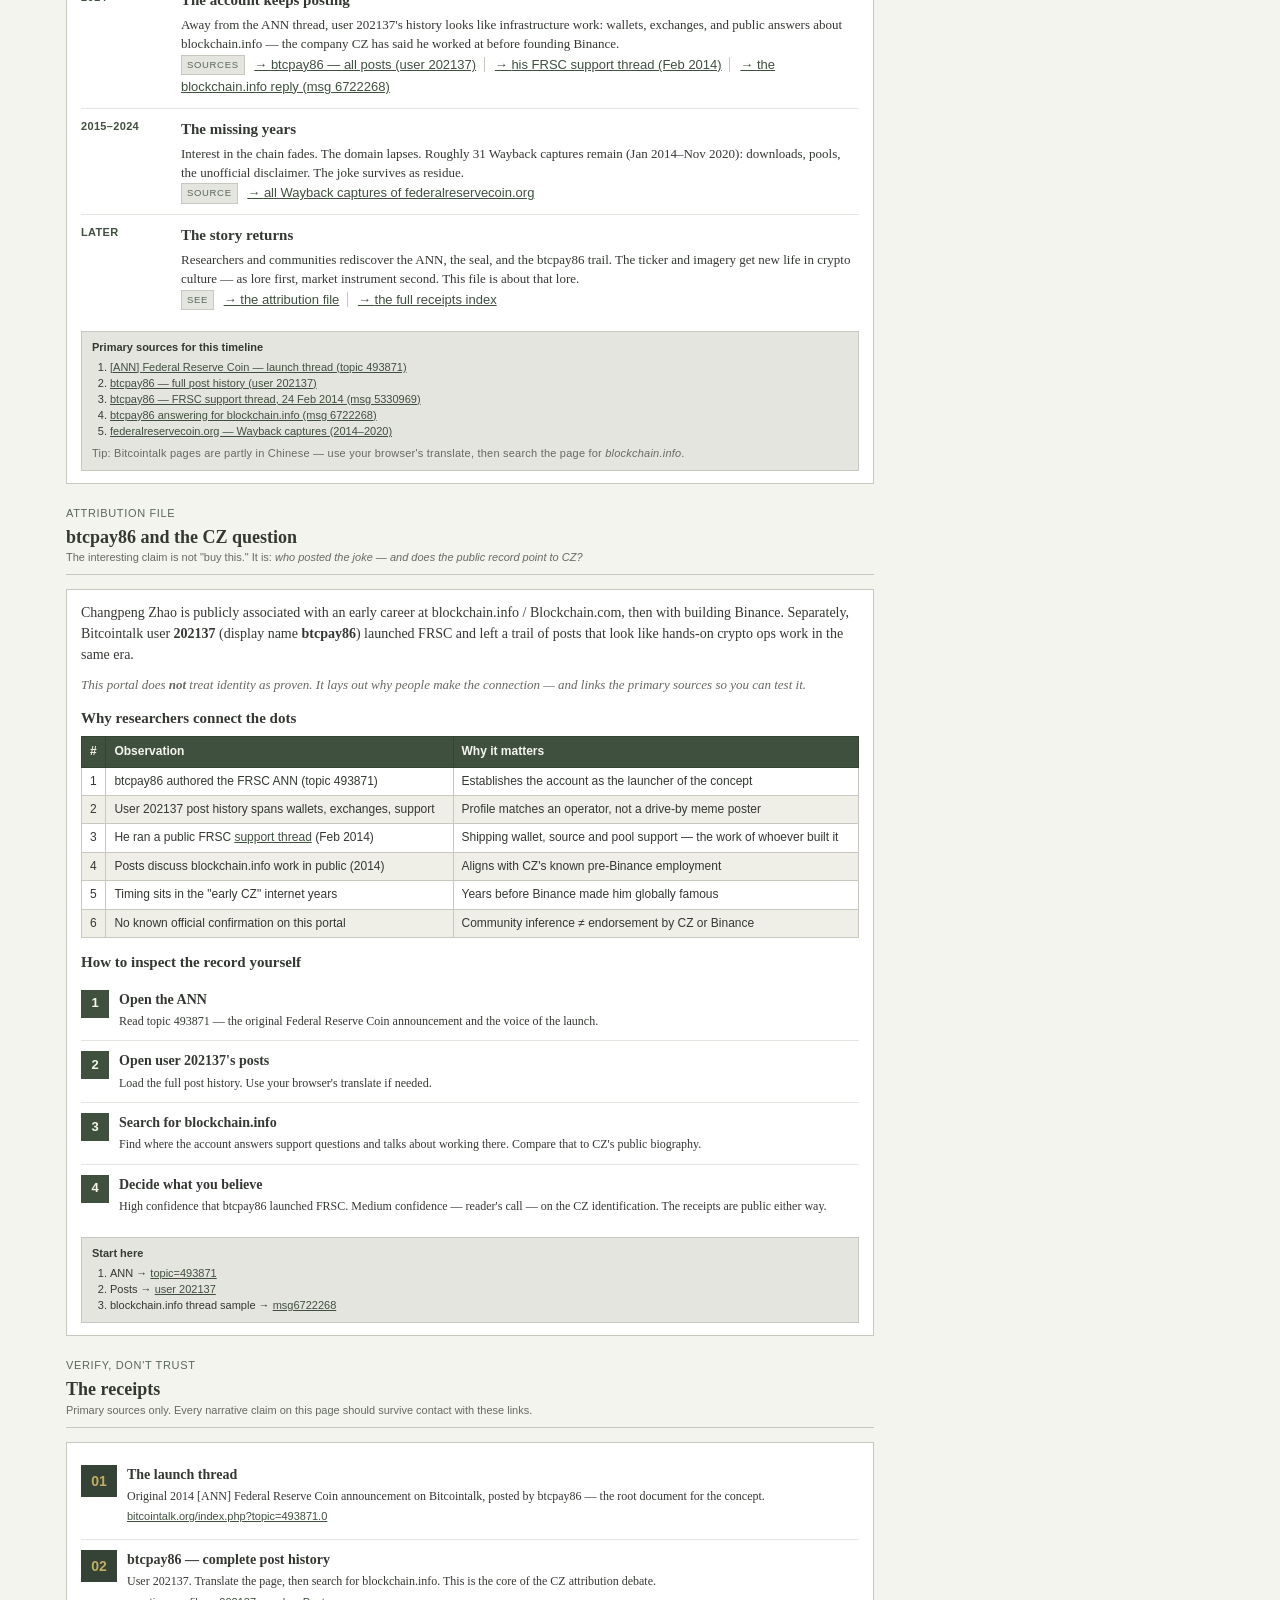
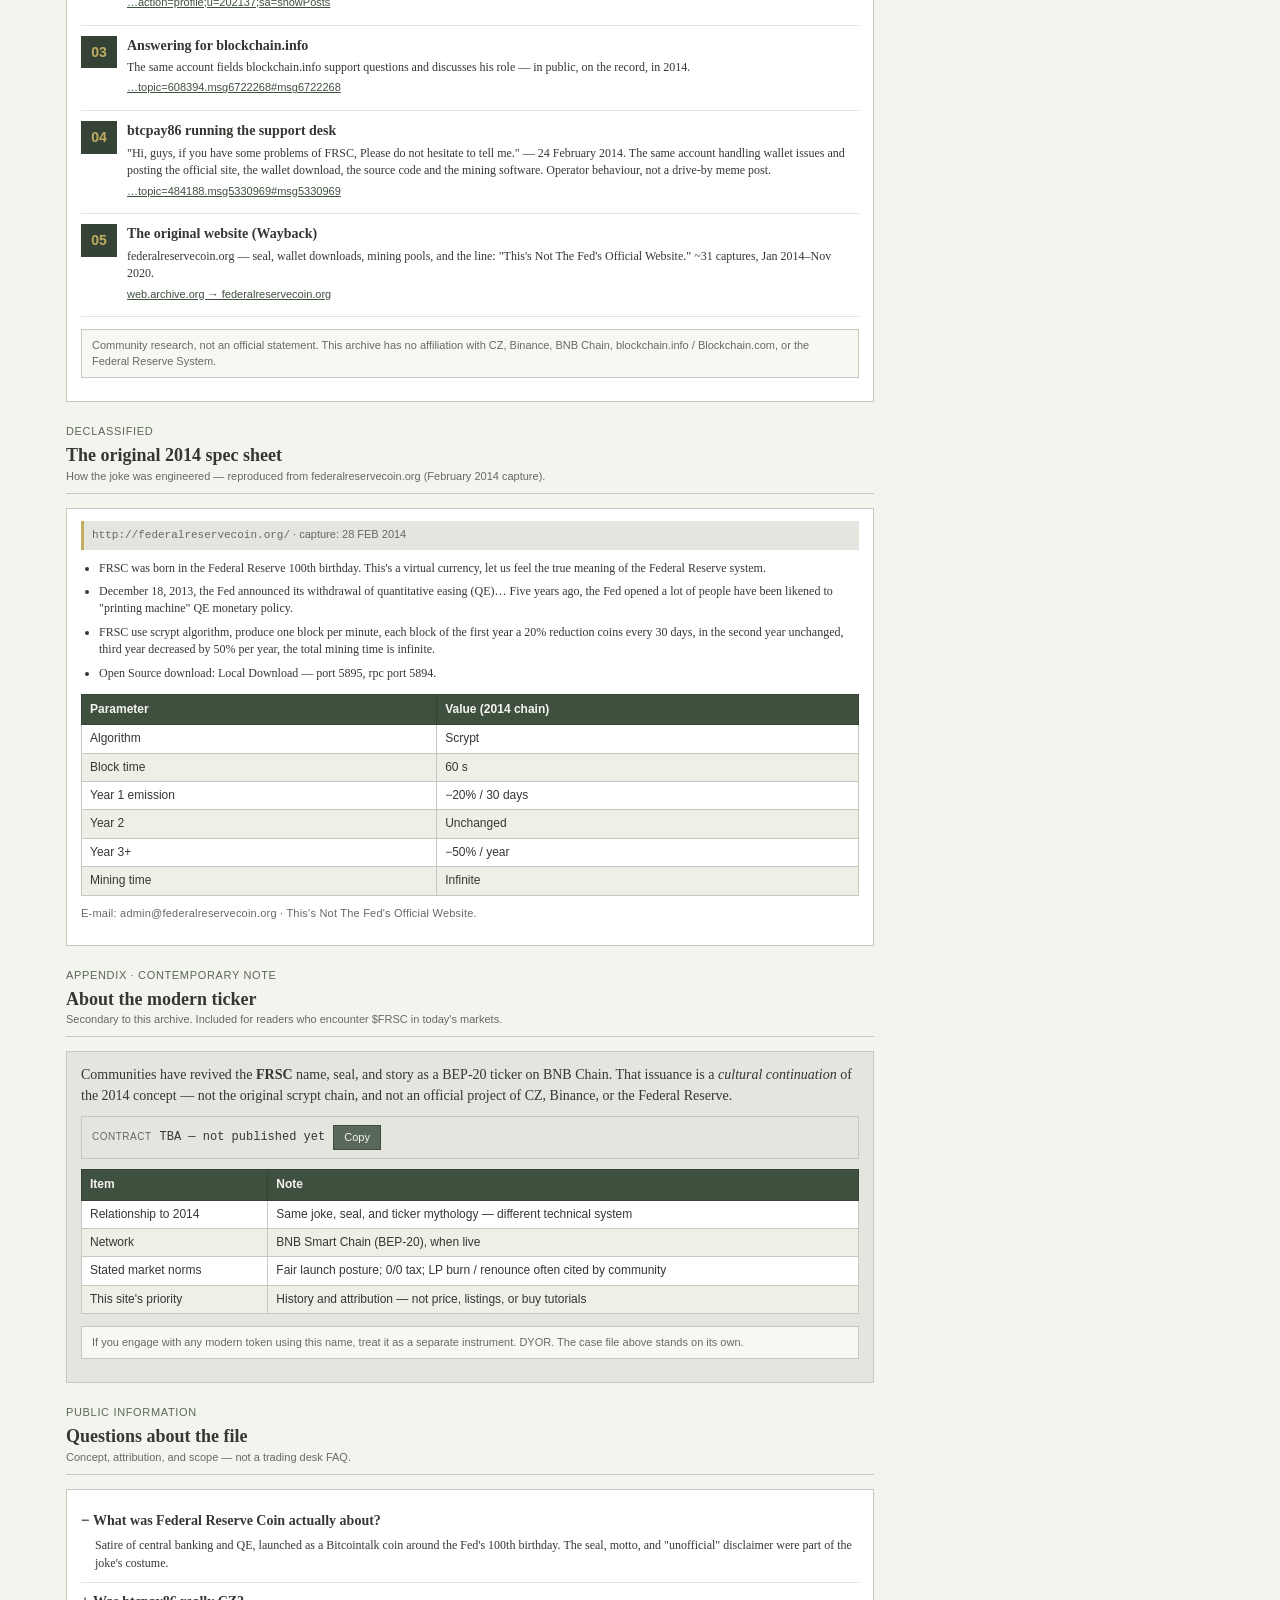
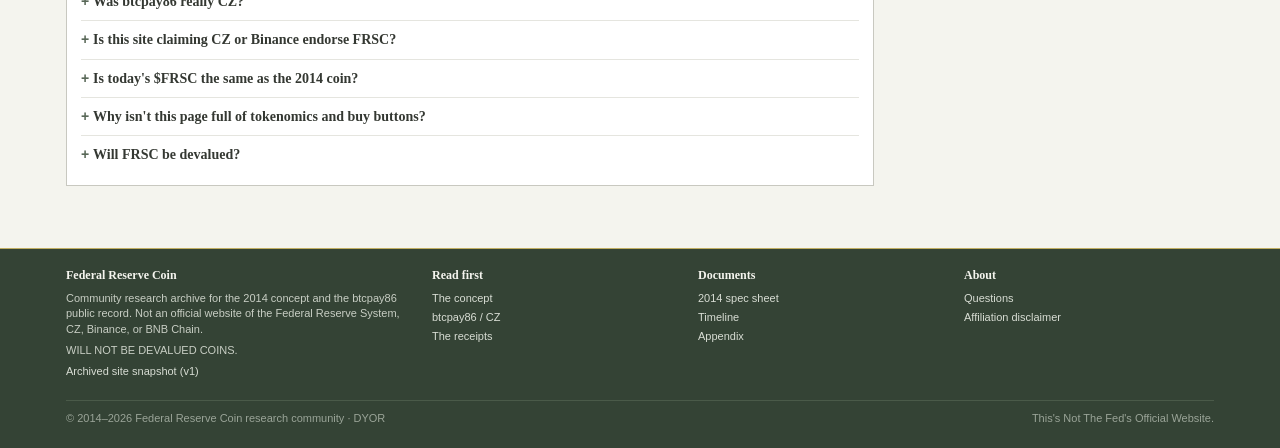
==== commit fbe0fc16: "Add btcpay86 FRSC support thread (msg 5330969) as receipt 04, timeline source, sources box and attri" ====
--- a/index.html
+++ b/index.html
@@ -194,6 +194,7 @@
                   <p>Away from the ANN thread, user 202137's history looks like infrastructure work: wallets, exchanges, and public answers about blockchain.info — the company CZ has said he worked at before founding Binance.</p>
                   <p class="entry-src"><span>Sources</span>
                     <a href="https://bitcointalk.org/index.php?action=profile;u=202137;sa=showPosts" target="_blank" rel="noopener noreferrer">btcpay86 — all posts (user 202137)</a>
+                    <a href="https://bitcointalk.org/index.php?topic=484188.msg5330969#msg5330969" target="_blank" rel="noopener noreferrer">his FRSC support thread (Feb 2014)</a>
                     <a href="https://bitcointalk.org/index.php?topic=608394.msg6722268#msg6722268" target="_blank" rel="noopener noreferrer">the blockchain.info reply (msg 6722268)</a></p>
                 </div>
               </li>
@@ -222,6 +223,7 @@
               <ol>
                 <li><a href="https://bitcointalk.org/index.php?topic=493871.0" target="_blank" rel="noopener noreferrer">[ANN] Federal Reserve Coin — launch thread (topic 493871)</a></li>
                 <li><a href="https://bitcointalk.org/index.php?action=profile;u=202137;sa=showPosts" target="_blank" rel="noopener noreferrer">btcpay86 — full post history (user 202137)</a></li>
+                <li><a href="https://bitcointalk.org/index.php?topic=484188.msg5330969#msg5330969" target="_blank" rel="noopener noreferrer">btcpay86 — FRSC support thread, 24 Feb 2014 (msg 5330969)</a></li>
                 <li><a href="https://bitcointalk.org/index.php?topic=608394.msg6722268#msg6722268" target="_blank" rel="noopener noreferrer">btcpay86 answering for blockchain.info (msg 6722268)</a></li>
                 <li><a href="https://web.archive.org/web/*/http://federalreservecoin.org/" target="_blank" rel="noopener noreferrer">federalreservecoin.org — Wayback captures (2014–2020)</a></li>
               </ol>
@@ -264,16 +266,21 @@
                 </tr>
                 <tr>
                   <td>3</td>
+                  <td>He ran a public FRSC <a href="https://bitcointalk.org/index.php?topic=484188.msg5330969#msg5330969" target="_blank" rel="noopener noreferrer">support thread</a> (Feb 2014)</td>
+                  <td>Shipping wallet, source and pool support — the work of whoever built it</td>
+                </tr>
+                <tr>
+                  <td>4</td>
                   <td>Posts discuss blockchain.info work in public (2014)</td>
                   <td>Aligns with CZ's known pre-Binance employment</td>
                 </tr>
                 <tr>
-                  <td>4</td>
+                  <td>5</td>
                   <td>Timing sits in the "early CZ" internet years</td>
                   <td>Years before Binance made him globally famous</td>
                 </tr>
                 <tr>
-                  <td>5</td>
+                  <td>6</td>
                   <td>No known official confirmation on this portal</td>
                   <td>Community inference ≠ endorsement by CZ or Binance</td>
                 </tr>
@@ -359,6 +366,14 @@
             <article class="receipt">
               <div class="num">04</div>
               <div>
+                <h3>btcpay86 running the support desk</h3>
+                <p>"Hi, guys, if you have some problems of FRSC, Please do not hesitate to tell me." — 24 February 2014. The same account handling wallet issues and posting the official site, the wallet download, the source code and the mining software. Operator behaviour, not a drive-by meme post.</p>
+                <p class="src"><a href="https://bitcointalk.org/index.php?topic=484188.msg5330969#msg5330969" target="_blank" rel="noopener noreferrer">…topic=484188.msg5330969#msg5330969</a></p>
+              </div>
+            </article>
+            <article class="receipt">
+              <div class="num">05</div>
+              <div>
                 <h3>The original website (Wayback)</h3>
                 <p>federalreservecoin.org — seal, wallet downloads, mining pools, and the line: "This's Not The Fed's Official Website." ~31 captures, Jan 2014–Nov 2020.</p>
                 <p class="src"><a href="https://web.archive.org/web/*/http://federalreservecoin.org/" target="_blank" rel="noopener noreferrer">web.archive.org → federalreservecoin.org</a></p>
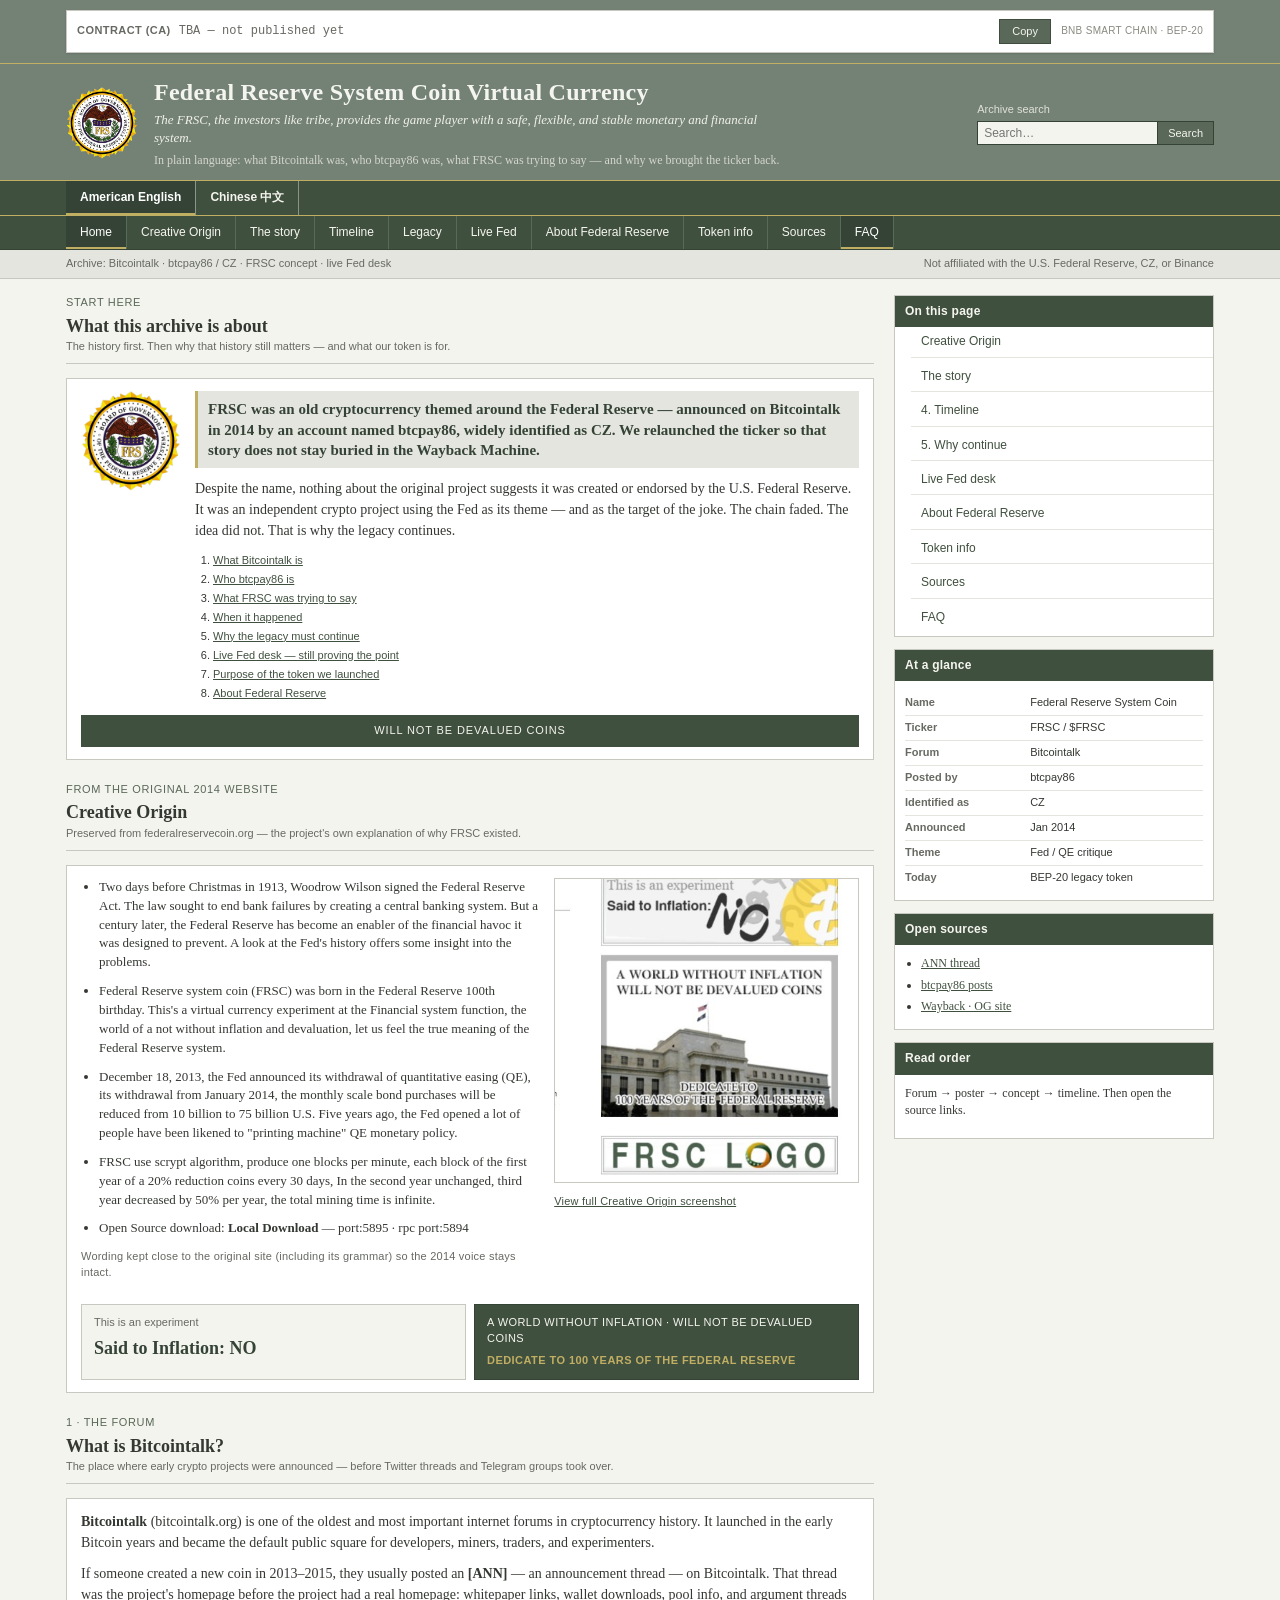
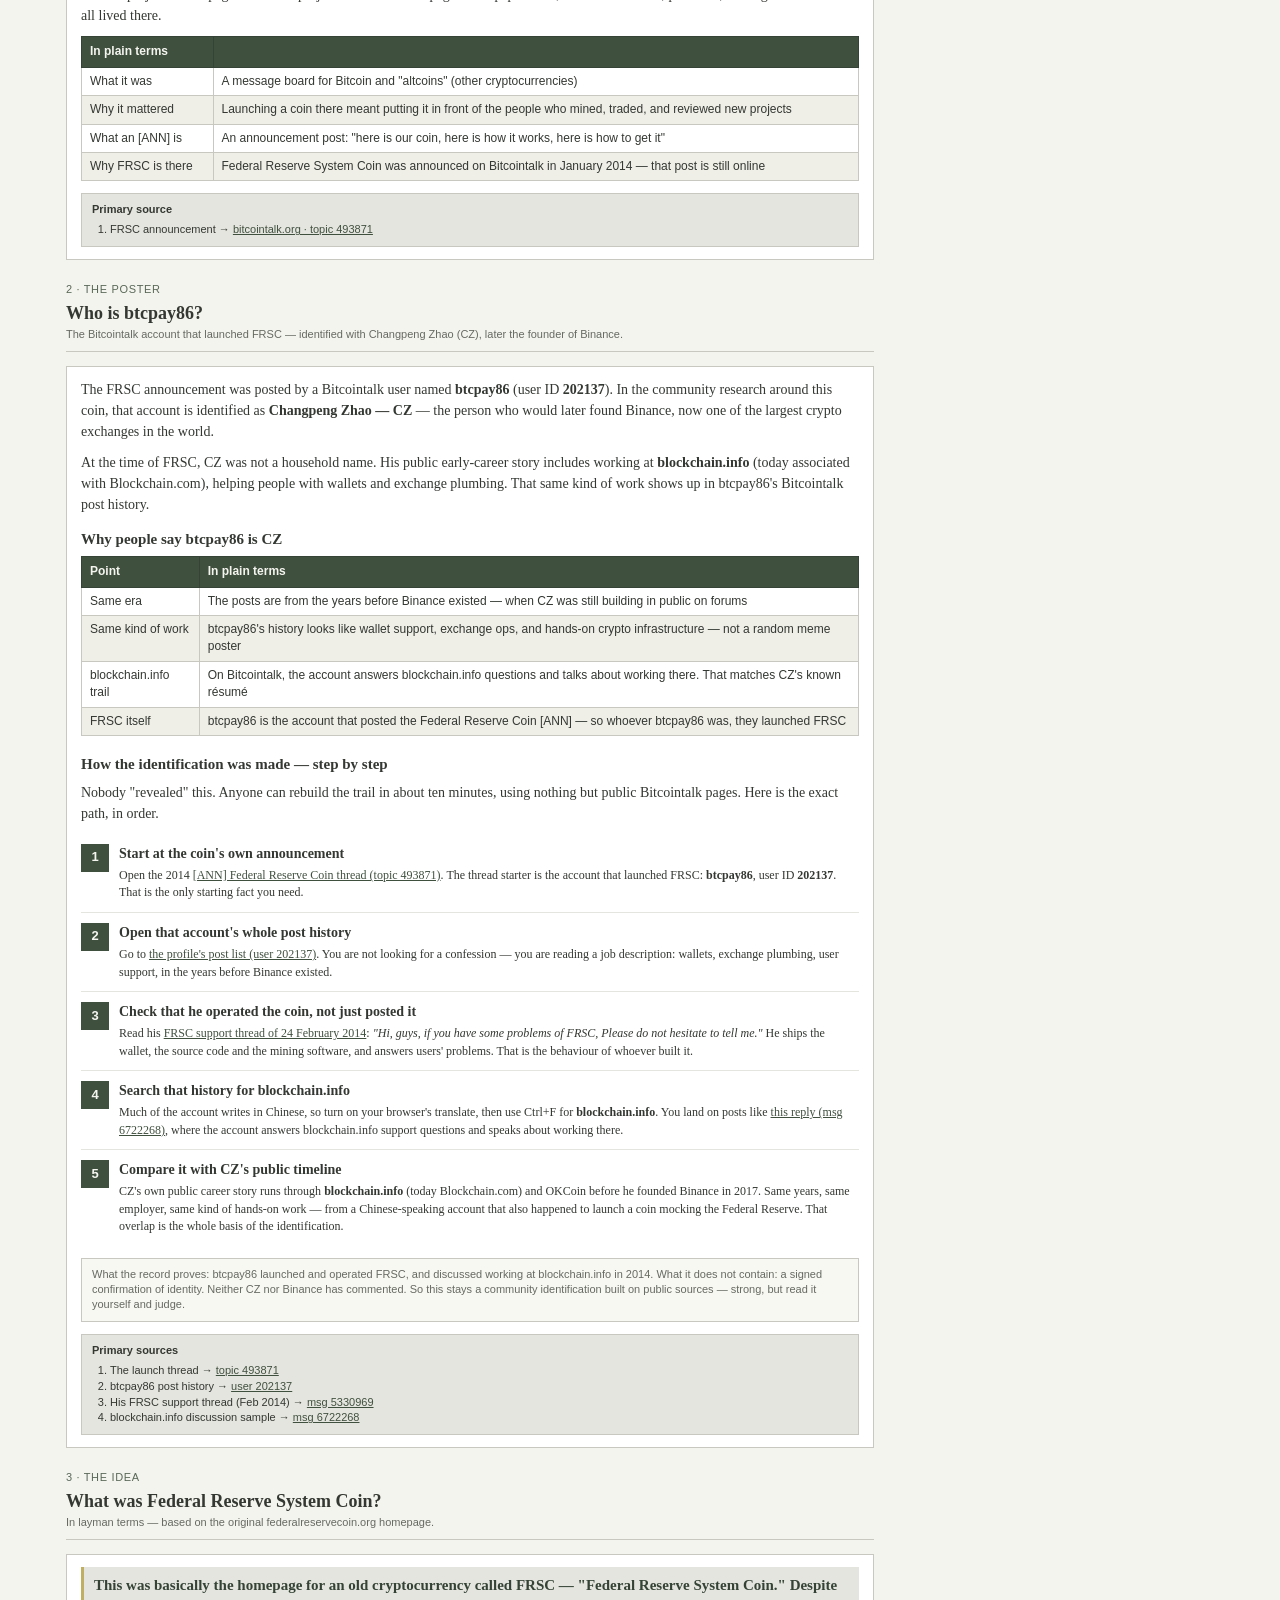
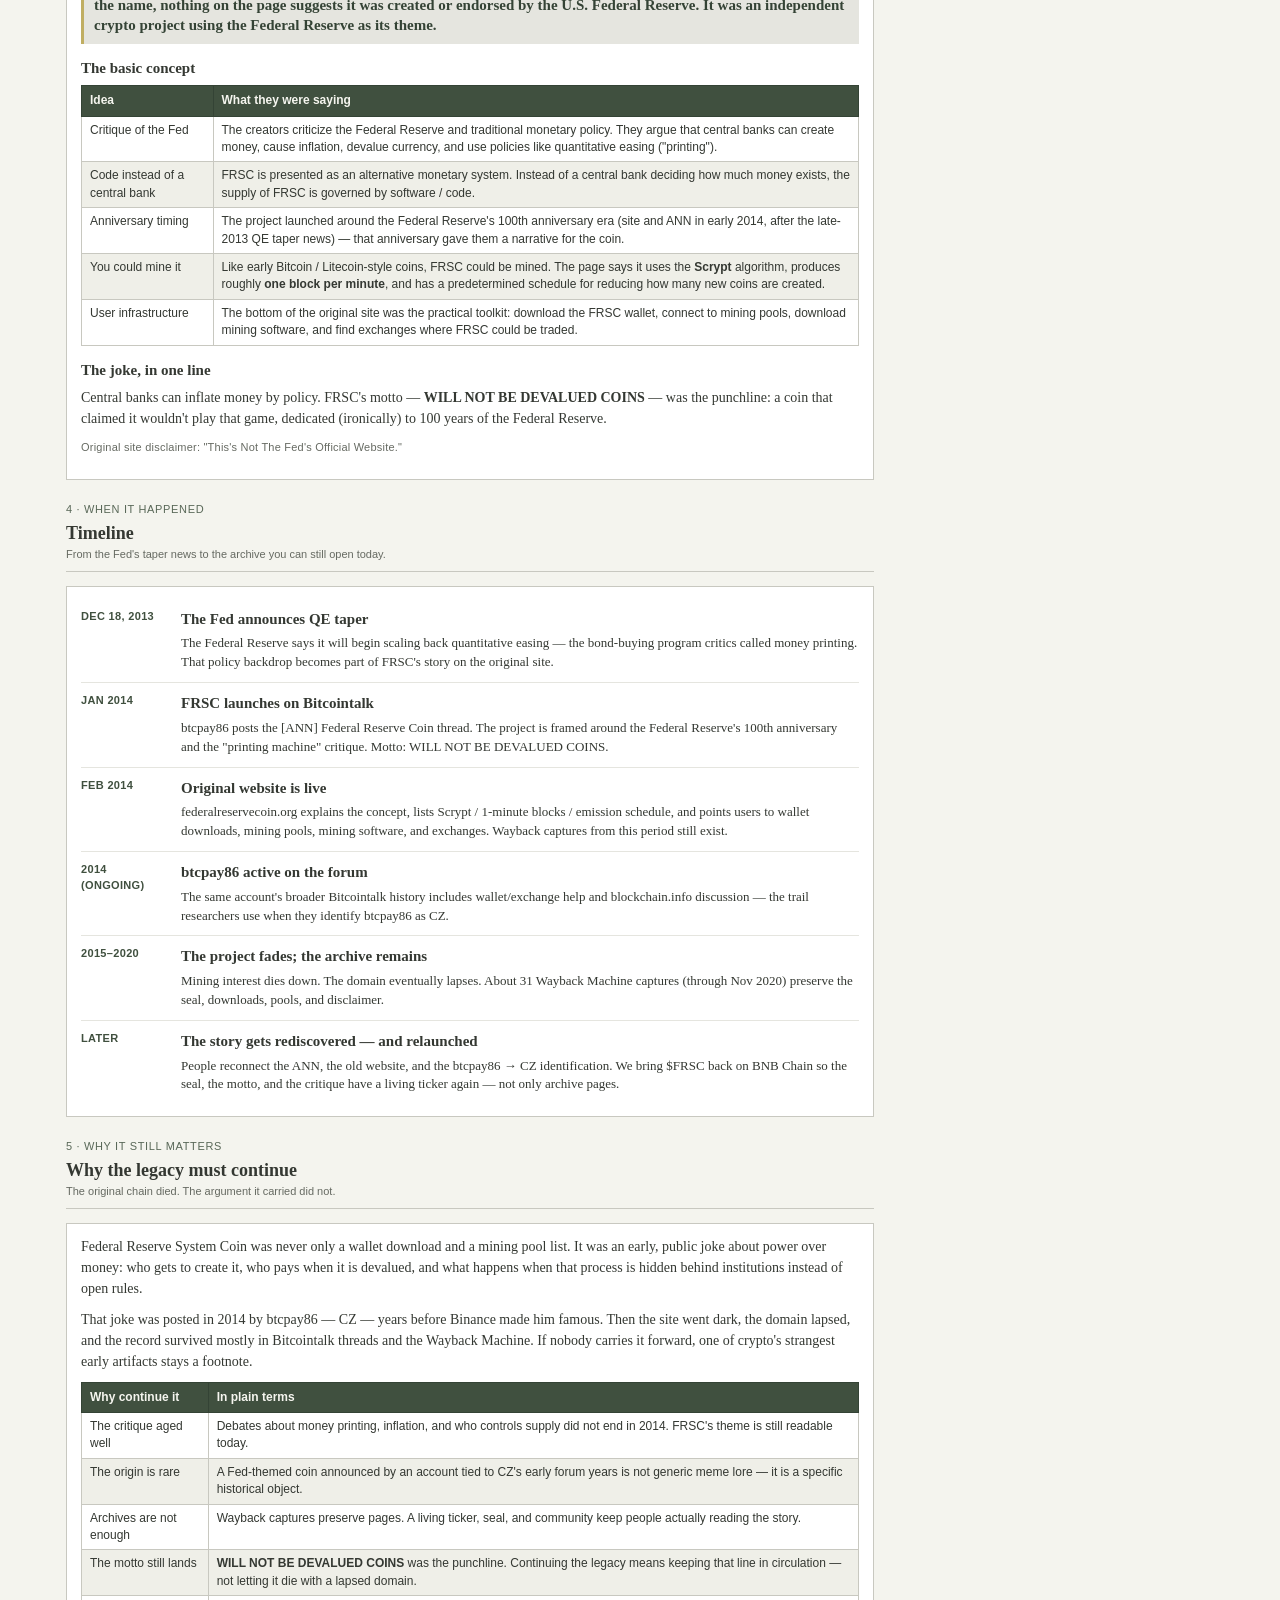
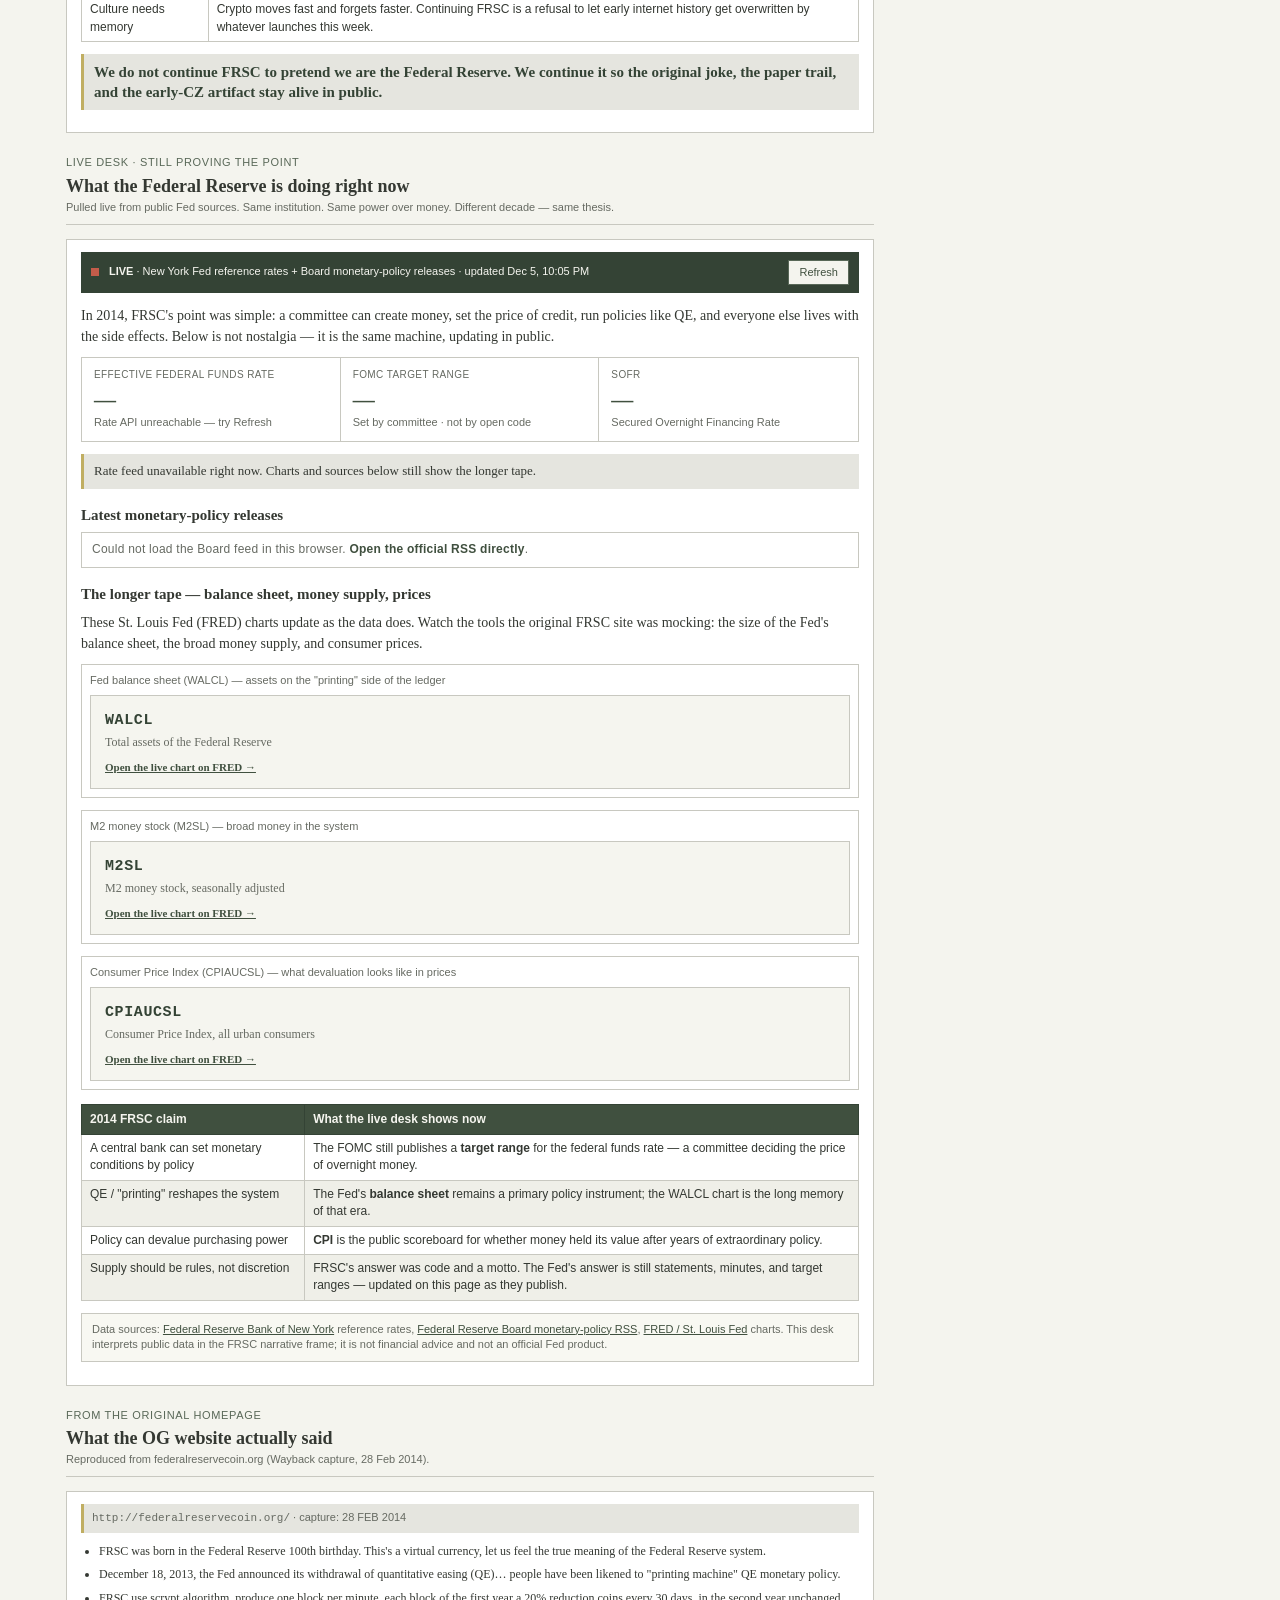
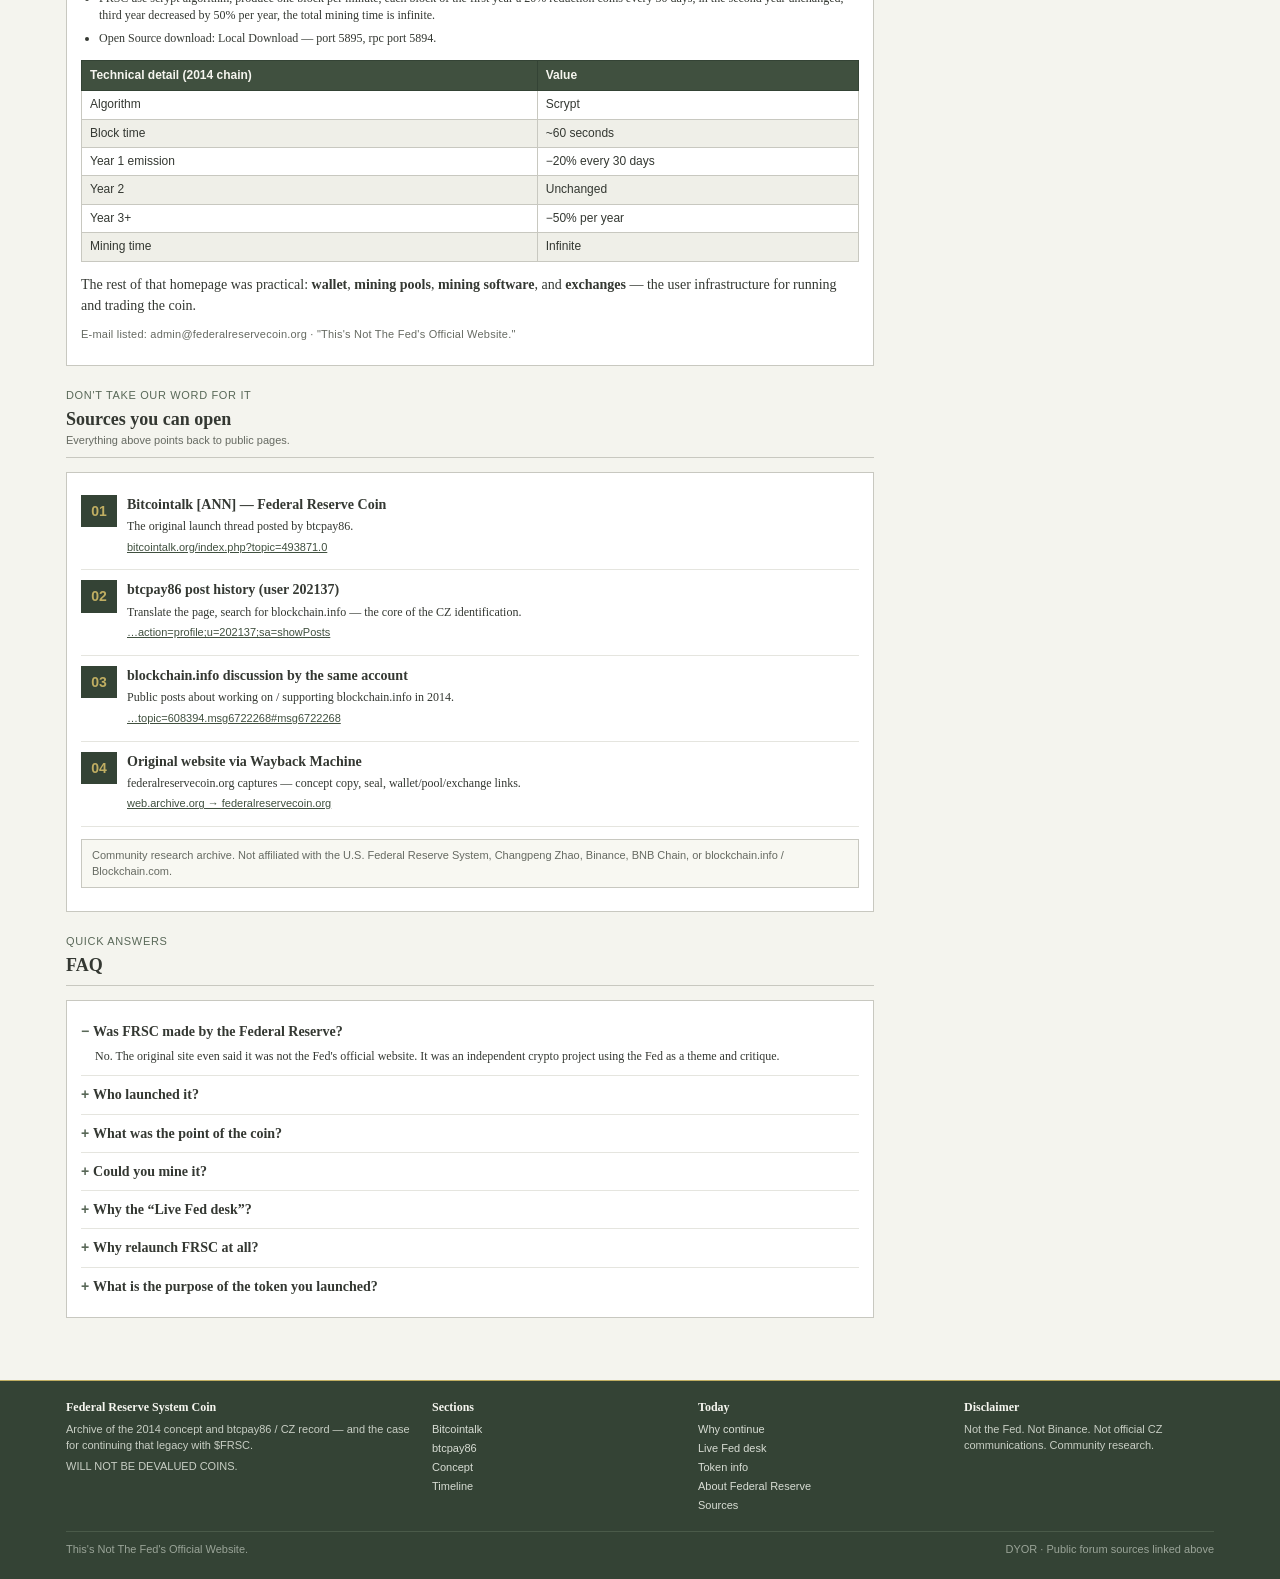
==== commit 9e155b9d: "v4: multilingual site (EN/ZH), step-by-step btcpay86 identification method with sources, FRED chart " ====
--- a/index.html
+++ b/index.html
@@ -3,71 +3,77 @@
 <head>
   <meta charset="utf-8" />
   <meta name="viewport" content="width=device-width, initial-scale=1" />
-  <title>Federal Reserve Coin — Historical Case File</title>
-  <meta name="description" content="Federal Reserve Coin (FRSC): a 2014 Bitcointalk artifact timed to the Fed's centennial. Public research on the concept, the archive, and the btcpay86 record." />
+  <title>Federal Reserve System Coin Virtual Currency</title>
+  <meta name="description" content="Federal Reserve System Coin (FRSC): Bitcointalk, btcpay86 (CZ), Creative Origin from the 2014 site, and why the legacy continues." />
   <link rel="stylesheet" href="css/styles.css" />
   <link rel="icon" href="assets/seal.png" type="image/png" />
 </head>
 <body>
-  <div class="topbar">
+  <!-- Contract bar — top of site -->
+  <div class="ca-bar">
     <div class="wrap">
-      <span>Est. January 2014 · Bitcointalk · Community research archive</span>
-      <ul class="topbar-links">
-        <li><a href="#concept">The concept</a></li>
-        <li><a href="#btcpay86">btcpay86</a></li>
-        <li><a href="#receipts">Receipts</a></li>
-        <li><a href="#faq">FAQs</a></li>
+      <div class="ca-box">
+        <div class="ca-left">
+          <span class="ca-label" data-i18n="ca_label">CONTRACT (CA)</span>
+          <code id="contract-address" class="ca-code">TBA — not published yet</code>
+        </div>
+        <div class="ca-right">
+          <button type="button" class="btn ca-copy" id="copy-contract" data-copy="TBA — not published yet" data-i18n="ca_copy">Copy</button>
+          <span class="ca-chain">BNB SMART CHAIN · BEP-20</span>
+        </div>
+      </div>
+    </div>
+  </div>
+
+  <header class="site-header">
+    <div class="wrap header-inner">
+      <img class="header-seal" src="assets/seal.png" width="72" height="72" alt="Federal Reserve System Coin emblem" />
+      <div class="header-text">
+        <h1 data-i18n="site_title">Federal Reserve System Coin Virtual Currency</h1>
+        <p class="subtitle og-tagline" data-i18n="og_tagline">The FRSC, the investors like tribe, provides the game player with a safe, flexible, and stable monetary and financial system.</p>
+        <p class="subtitle subtitle-secondary" data-i18n="site_subtitle">In plain language: what Bitcointalk was, who btcpay86 was, what FRSC was trying to say — and why we brought the ticker back.</p>
+      </div>
+      <form class="header-search" role="search" action="#" method="get" onsubmit="return false;">
+        <label for="q" data-i18n="search_label">Archive search</label>
+        <div class="search-row">
+          <input id="q" name="q" type="search" data-i18n-placeholder="search_ph" placeholder="Search…" />
+          <button type="submit" data-i18n="search_btn">Search</button>
+        </div>
+      </form>
+    </div>
+  </header>
+
+  <!-- Language only (EN / 中文) -->
+  <nav class="lang-nav" aria-label="Language">
+    <div class="wrap">
+      <ul>
+        <li><button type="button" class="lang-btn active" data-set-lang="en">American English</button></li>
+        <li><button type="button" class="lang-btn" data-set-lang="zh">Chinese 中文</button></li>
       </ul>
     </div>
-  </div>
-
-  <header class="site-header">
-    <div class="wrap header-inner">
-      <img class="header-seal" src="assets/seal.png" width="72" height="72" alt="Federal Reserve Coin emblem" />
-      <div class="header-text">
-        <h1>Federal Reserve Coin</h1>
-        <p class="subtitle">A joke about the money printer, posted on Bitcointalk in 2014 — timed to the Fed's 100th birthday. This portal is a case file for the concept and the public record behind it.</p>
-      </div>
-      <p class="header-stamp"><span>by</span> CZ <span>in</span> 2014</p>
-
-      <form class="header-search" role="search" action="#" method="get" onsubmit="return false;">
-        <label for="q">Archive search</label>
-        <div class="search-row">
-          <input id="q" name="q" type="search" placeholder="Search case file…" />
-          <button type="submit">Search</button>
-        </div>
-      </form>
-    </div>
-
-    <div class="wrap ca-wrap">
-      <div class="ca-bar">
-        <span class="ca-label">Contract (CA)</span>
-        <code class="ca-value" data-ca>TBA — not published yet</code>
-        <button type="button" class="btn" data-ca-copy>Copy</button>
-        <span class="ca-note">BNB Smart Chain · BEP-20</span>
-      </div>
-    </div>
-  </header>
+  </nav>
 
   <nav class="main-nav" aria-label="Primary">
     <div class="wrap">
       <ul>
-        <li><a class="active" href="#home">Home</a></li>
-        <li><a href="#concept">Concept</a></li>
-        <li><a href="#lore">Timeline</a></li>
-        <li><a href="#btcpay86">btcpay86</a></li>
-        <li><a href="#receipts">Receipts</a></li>
-        <li><a href="#spec">2014 Archive</a></li>
-        <li><a href="#appendix">Appendix</a></li>
-        <li><a href="#faq">About</a></li>
+        <li><a class="active" href="index.html" data-i18n="nav_home">Home</a></li>
+        <li><a href="#origin" data-i18n="nav_origin">Creative Origin</a></li>
+        <li><a href="#bitcointalk" data-i18n="nav_story">The story</a></li>
+        <li><a href="#timeline" data-i18n="nav_timeline">Timeline</a></li>
+        <li><a href="#legacy" data-i18n="nav_legacy">Legacy</a></li>
+        <li><a href="#live" data-i18n="nav_live">Live Fed</a></li>
+        <li><a href="about-federal-reserve.html" data-i18n="nav_about_fed">About Federal Reserve</a></li>
+        <li><a href="token.html" data-i18n="nav_purpose">Token info</a></li>
+        <li><a href="#receipts" data-i18n="nav_sources">Sources</a></li>
+        <li><a href="#faq" data-i18n="nav_faq">FAQ</a></li>
       </ul>
     </div>
   </nav>
 
   <div class="status-strip">
     <div class="wrap">
-      <span><strong>Classification:</strong> Community research · <strong>Focus:</strong> Concept &amp; historical attribution</span>
-      <span>Confidence: High (launch thread) / Medium (btcpay86 → CZ) · Last reviewed: August 2026</span>
+      <span data-i18n="status_home"><strong>Archive:</strong> Bitcointalk · btcpay86 / CZ · FRSC concept · live Fed desk</span>
+      <span data-i18n="status_disc">Not affiliated with the U.S. Federal Reserve, CZ, or Binance</span>
     </div>
   </div>
 
@@ -75,415 +81,587 @@
     <div class="wrap layout">
       <div class="main-col">
 
-        <!-- Intro -->
+        <!-- Opening -->
         <section class="section" aria-labelledby="intro-title">
           <div class="section-head">
-            <p class="kicker">Case file · Opening brief</p>
-            <h2 id="intro-title">What is Federal Reserve Coin?</h2>
-            <p class="section-note">Not a product pitch. An artifact from early crypto culture — and a paper trail worth reading.</p>
+            <p class="kicker">Start here</p>
+            <h2 id="intro-title">What this archive is about</h2>
+            <p class="section-note">The history first. Then why that history still matters — and what our token is for.</p>
           </div>
           <hr class="hr" />
           <div class="panel">
             <div class="intro-grid">
               <img class="intro-seal" src="assets/seal.png" width="100" height="100" alt="FRSC seal" />
               <div>
-                <p class="thesis">A joke coin timed to the Fed's 100th birthday. The punchline outlived the chain.</p>
-                <p class="intro-lead">In January 2014, while the Federal Reserve marked a century of existence and began tapering quantitative easing, a Bitcointalk user named <strong>btcpay86</strong> announced Federal Reserve Coin (FRSC): a virtual currency dedicated to "printing," complete with a seal, a motto, and a disclaimer that it was <em>not</em> the Fed's official website.</p>
-                <p class="intro-lead">The coin itself nearly vanished. The idea did not. This site documents the <strong>concept</strong>, the <strong>2014 archive</strong>, and the <strong>public forum record</strong> that researchers use when they ask whether btcpay86 was Changpeng Zhao (CZ) — years before Binance.</p>
-                <div class="dossier-meta">
-                  <div><span class="dm-label">Origin</span><span class="dm-val">Bitcointalk ANN · Jan 2014</span></div>
-                  <div><span class="dm-label">Motto</span><span class="dm-val">WILL NOT BE DEVALUED COINS</span></div>
-                  <div><span class="dm-label">Account</span><span class="dm-val">btcpay86 · user 202137</span></div>
-                  <div><span class="dm-label">Evidence</span><span class="dm-val"><a href="#receipts">Open the receipts →</a></span></div>
-                </div>
-                <div class="btn-row">
-                  <a class="btn" href="#concept">The concept</a>
-                  <a class="btn btn-ghost" href="#btcpay86">The btcpay86 file</a>
-                  <a class="btn btn-ghost" href="#receipts">Verify sources</a>
-                </div>
+                <p class="thesis">FRSC was an old cryptocurrency themed around the Federal Reserve — announced on Bitcointalk in 2014 by an account named btcpay86, widely identified as CZ. We relaunched the ticker so that story does not stay buried in the Wayback Machine.</p>
+                <p class="intro-lead">Despite the name, nothing about the original project suggests it was created or endorsed by the U.S. Federal Reserve. It was an independent crypto project using the Fed as its theme — and as the target of the joke. The chain faded. The idea did not. That is why the legacy continues.</p>
+                <ol class="pill-list" style="list-style:decimal;padding-left:18px;display:block;">
+                  <li style="display:list-item;border:0;background:transparent;padding:2px 0;"><a href="#bitcointalk">What Bitcointalk is</a></li>
+                  <li style="display:list-item;border:0;background:transparent;padding:2px 0;"><a href="#btcpay86">Who btcpay86 is</a></li>
+                  <li style="display:list-item;border:0;background:transparent;padding:2px 0;"><a href="#concept">What FRSC was trying to say</a></li>
+                  <li style="display:list-item;border:0;background:transparent;padding:2px 0;"><a href="#timeline">When it happened</a></li>
+                  <li style="display:list-item;border:0;background:transparent;padding:2px 0;"><a href="#legacy">Why the legacy must continue</a></li>
+                  <li style="display:list-item;border:0;background:transparent;padding:2px 0;"><a href="#live">Live Fed desk — still proving the point</a></li>
+                  <li style="display:list-item;border:0;background:transparent;padding:2px 0;"><a href="token.html">Purpose of the token we launched</a></li>
+                  <li style="display:list-item;border:0;background:transparent;padding:2px 0;"><a href="about-federal-reserve.html">About Federal Reserve</a></li>
+                </ol>
               </div>
             </div>
-            <div class="stat-row" role="list">
-              <div class="stat" role="listitem"><span class="n">2014</span><span class="l">ANN launch</span></div>
-              <div class="stat" role="listitem"><span class="n">100</span><span class="l">Years of the Fed</span></div>
-              <div class="stat" role="listitem"><span class="n">202137</span><span class="l">btcpay86 user ID</span></div>
-              <div class="stat" role="listitem"><span class="n">31</span><span class="l">Wayback captures</span></div>
-              <div class="stat" role="listitem"><span class="n">∞</span><span class="l">Original mining time</span></div>
+            <div class="dedicate" style="margin-top:12px;">WILL NOT BE DEVALUED COINS</div>
+          </div>
+        </section>
+
+        <!-- Creative Origin (from OG site) -->
+        <section class="section" id="origin" aria-labelledby="origin-title">
+          <div class="section-head">
+            <p class="kicker" data-i18n="origin_kicker">From the original 2014 website</p>
+            <h2 id="origin-title" data-i18n="origin_title">Creative Origin</h2>
+            <p class="section-note" data-i18n="origin_note">Preserved from federalreservecoin.org — the project's own explanation of why FRSC existed.</p>
+          </div>
+          <hr class="hr" />
+          <div class="panel">
+            <div class="origin-layout">
+              <div class="origin-copy">
+                <ul class="origin-bullets">
+                  <li data-i18n="origin_b1">Two days before Christmas in 1913, Woodrow Wilson signed the Federal Reserve Act. The law sought to end bank failures by creating a central banking system. But a century later, the Federal Reserve has become an enabler of the financial havoc it was designed to prevent. A look at the Fed's history offers some insight into the problems.</li>
+                  <li data-i18n="origin_b2">Federal Reserve system coin (FRSC) was born in the Federal Reserve 100th birthday. This's a virtual currency experiment at the Financial system function, the world of a not without inflation and devaluation, let us feel the true meaning of the Federal Reserve system.</li>
+                  <li data-i18n="origin_b3">December 18, 2013, the Fed announced its withdrawal of quantitative easing (QE), its withdrawal from January 2014, the monthly scale bond purchases will be reduced from 10 billion to 75 billion U.S. Five years ago, the Fed opened a lot of people have been likened to "printing machine" QE monetary policy.</li>
+                  <li data-i18n="origin_b4">FRSC use scrypt algorithm, produce one blocks per minute, each block of the first year of a 20% reduction coins every 30 days, In the second year unchanged, third year decreased by 50% per year, the total mining time is infinite.</li>
+                  <li data-i18n-html="origin_b5">Open Source download: <strong>Local Download</strong> — port:5895 · rpc port:5894</li>
+                </ul>
+                <p class="meta" data-i18n="origin_meta">Wording kept close to the original site (including its grammar) so the 2014 voice stays intact.</p>
+              </div>
+              <aside class="origin-art" aria-label="Original FRSC graphics">
+                <img src="assets/og/origin-banners.png" width="423" height="424" alt="Original FRSC banners: Said to Inflation NO; Will Not Be Devalued Coins; FRSC logo" />
+                <p class="meta"><a href="assets/og/creative-origin.png" target="_blank" rel="noopener noreferrer" data-i18n="origin_full_shot">View full Creative Origin screenshot</a></p>
+              </aside>
             </div>
-            <div class="dedicate">Dedicate to 100 Years of the Federal Reserve</div>
-          </div>
-        </section>
-
-        <!-- Concept -->
-        <section class="section" id="concept" aria-labelledby="concept-title">
-          <div class="section-head">
-            <p class="kicker">Thesis</p>
-            <h2 id="concept-title">The concept: mocking the printer</h2>
-            <p class="section-note">FRSC was satire dressed as a coin — central banking as a meme, before "meme coin" was a category.</p>
-          </div>
-          <hr class="hr" />
-          <div class="panel">
-            <p class="intro-lead">The Federal Reserve's first century was also the age of QE: emergency policy that critics nicknamed the printing machine. On December 18, 2013, the Fed announced it would taper bond purchases. A month later — on the institution's 100th birthday window — FRSC appeared as a tongue-in-cheek "virtual currency" so holders could "feel the true meaning of the Federal Reserve system."</p>
-            <p class="intro-lead">The joke had structure. A seal. A motto in capitals. Emission rules that deliberately echoed monetary tinkering. A homepage that insisted it was unofficial. It was not trying to be the next Litecoin clone; it was trying to be a punchline with a blockchain.</p>
-            <table class="data" style="margin-top:12px;">
+            <div class="origin-banners-text">
+              <div class="ob-card">
+                <p class="ob-small" data-i18n="banner1_small">This is an experiment</p>
+                <p class="ob-big" data-i18n="banner1_big">Said to Inflation: NO</p>
+              </div>
+              <div class="ob-card ob-card-dark">
+                <p data-i18n="banner2_top">A WORLD WITHOUT INFLATION · WILL NOT BE DEVALUED COINS</p>
+                <p class="ob-dedicate" data-i18n="banner2_bottom">DEDICATE TO 100 YEARS OF THE FEDERAL RESERVE</p>
+              </div>
+            </div>
+          </div>
+        </section>
+
+        <!-- 1. Bitcointalk -->
+        <section class="section" id="bitcointalk" aria-labelledby="bitcointalk-title">
+          <div class="section-head">
+            <p class="kicker" data-i18n="bt_kicker">1 · The forum</p>
+            <h2 id="bitcointalk-title" data-i18n="bt_title">What is Bitcointalk?</h2>
+            <p class="section-note">The place where early crypto projects were announced — before Twitter threads and Telegram groups took over.</p>
+          </div>
+          <hr class="hr" />
+          <div class="panel">
+            <p class="intro-lead"><strong>Bitcointalk</strong> (bitcointalk.org) is one of the oldest and most important internet forums in cryptocurrency history. It launched in the early Bitcoin years and became the default public square for developers, miners, traders, and experimenters.</p>
+            <p class="intro-lead">If someone created a new coin in 2013–2015, they usually posted an <strong>[ANN]</strong> — an announcement thread — on Bitcointalk. That thread was the project's homepage before the project had a real homepage: whitepaper links, wallet downloads, pool info, and argument threads all lived there.</p>
+            <table class="data" style="margin-top:10px;">
               <thead>
                 <tr>
-                  <th>Idea</th>
-                  <th>How FRSC played it</th>
+                  <th>In plain terms</th>
+                  <th></th>
                 </tr>
               </thead>
               <tbody>
                 <tr>
-                  <td>Centennial timing</td>
-                  <td>Launched against the Fed's 100-year mark — dedication as branding</td>
-                </tr>
-                <tr>
-                  <td>QE / "printing"</td>
-                  <td>Site copy framed the coin as a response to five years of easy money</td>
-                </tr>
-                <tr>
-                  <td>Credibility theater</td>
-                  <td>Institutional seal + formal tone + "This's Not The Fed's Official Website"</td>
-                </tr>
-                <tr>
-                  <td>Hard money irony</td>
-                  <td>Motto: <strong>WILL NOT BE DEVALUED COINS</strong> — the opposite of what the joke accused the Fed of doing</td>
-                </tr>
-                <tr>
-                  <td>Infinite mining</td>
-                  <td>Original chain: infinite mining time — the printer never fully shuts off</td>
+                  <td>What it was</td>
+                  <td>A message board for Bitcoin and "altcoins" (other cryptocurrencies)</td>
+                </tr>
+                <tr>
+                  <td>Why it mattered</td>
+                  <td>Launching a coin there meant putting it in front of the people who mined, traded, and reviewed new projects</td>
+                </tr>
+                <tr>
+                  <td>What an [ANN] is</td>
+                  <td>An announcement post: "here is our coin, here is how it works, here is how to get it"</td>
+                </tr>
+                <tr>
+                  <td>Why FRSC is there</td>
+                  <td>Federal Reserve System Coin was announced on Bitcointalk in January 2014 — that post is still online</td>
                 </tr>
               </tbody>
             </table>
-            <p class="disclaimer" style="margin-top:12px;">The concept is the product. Everything else — chain, domain, ticker revival — is costume around that joke.</p>
-          </div>
-        </section>
-
-        <!-- Timeline -->
-        <section class="section" id="lore" aria-labelledby="lore-title">
-          <div class="section-head">
-            <p class="kicker">Historical record</p>
-            <h2 id="lore-title">Timeline of the artifact</h2>
-            <p class="section-note">From taper announcement to archive dust — then the story resurfaces.</p>
-          </div>
-          <hr class="hr" />
-          <div class="panel">
-            <ol class="timeline">
-              <li>
-                <div class="when">Dec 2013</div>
-                <div>
-                  <h3>The Fed blinks</h3>
-                  <p>The Fed announces the taper of quantitative easing. "Printing machine" policy finally has an exit narrative — and crypto culture has fresh material.</p>
-                  <p class="entry-src"><span>Source</span> <a href="https://www.federalreserve.gov/newsevents/pressreleases/monetary20131218a.htm" target="_blank" rel="noopener noreferrer">FOMC statement, 18 Dec 2013 — federalreserve.gov</a></p>
-                </div>
-              </li>
-              <li>
-                <div class="when">Jan 2014</div>
-                <div>
-                  <h3>FRSC is announced</h3>
-                  <p>btcpay86 posts the [ANN] Federal Reserve Coin thread on Bitcointalk. A site goes up at federalreservecoin.org. Scrypt, one-minute blocks, a seal, a motto.</p>
-                  <p class="entry-src"><span>Sources</span>
-                    <a href="https://bitcointalk.org/index.php?topic=493871.0" target="_blank" rel="noopener noreferrer">the ANN thread (topic 493871)</a>
-                    <a href="https://web.archive.org/web/20140228/http://federalreservecoin.org/" target="_blank" rel="noopener noreferrer">federalreservecoin.org (Wayback, Feb 2014)</a></p>
-                </div>
-              </li>
-              <li>
-                <div class="when">2014</div>
-                <div>
-                  <h3>The account keeps posting</h3>
-                  <p>Away from the ANN thread, user 202137's history looks like infrastructure work: wallets, exchanges, and public answers about blockchain.info — the company CZ has said he worked at before founding Binance.</p>
-                  <p class="entry-src"><span>Sources</span>
-                    <a href="https://bitcointalk.org/index.php?action=profile;u=202137;sa=showPosts" target="_blank" rel="noopener noreferrer">btcpay86 — all posts (user 202137)</a>
-                    <a href="https://bitcointalk.org/index.php?topic=484188.msg5330969#msg5330969" target="_blank" rel="noopener noreferrer">his FRSC support thread (Feb 2014)</a>
-                    <a href="https://bitcointalk.org/index.php?topic=608394.msg6722268#msg6722268" target="_blank" rel="noopener noreferrer">the blockchain.info reply (msg 6722268)</a></p>
-                </div>
-              </li>
-              <li>
-                <div class="when">2015–2024</div>
-                <div>
-                  <h3>The missing years</h3>
-                  <p>Interest in the chain fades. The domain lapses. Roughly 31 Wayback captures remain (Jan 2014–Nov 2020): downloads, pools, the unofficial disclaimer. The joke survives as residue.</p>
-                  <p class="entry-src"><span>Source</span> <a href="https://web.archive.org/web/*/http://federalreservecoin.org/" target="_blank" rel="noopener noreferrer">all Wayback captures of federalreservecoin.org</a></p>
-                </div>
-              </li>
-              <li>
-                <div class="when">Later</div>
-                <div>
-                  <h3>The story returns</h3>
-                  <p>Researchers and communities rediscover the ANN, the seal, and the btcpay86 trail. The ticker and imagery get new life in crypto culture — as lore first, market instrument second. This file is about that lore.</p>
-                  <p class="entry-src"><span>See</span>
-                    <a href="#btcpay86">the attribution file</a>
-                    <a href="#receipts">the full receipts index</a></p>
-                </div>
-              </li>
-            </ol>
-
-            <div class="source-links">
-              <strong>Primary sources for this timeline</strong>
+            <div class="source-links" style="margin-top:12px;">
+              <strong>Primary source</strong>
               <ol>
-                <li><a href="https://bitcointalk.org/index.php?topic=493871.0" target="_blank" rel="noopener noreferrer">[ANN] Federal Reserve Coin — launch thread (topic 493871)</a></li>
-                <li><a href="https://bitcointalk.org/index.php?action=profile;u=202137;sa=showPosts" target="_blank" rel="noopener noreferrer">btcpay86 — full post history (user 202137)</a></li>
-                <li><a href="https://bitcointalk.org/index.php?topic=484188.msg5330969#msg5330969" target="_blank" rel="noopener noreferrer">btcpay86 — FRSC support thread, 24 Feb 2014 (msg 5330969)</a></li>
-                <li><a href="https://bitcointalk.org/index.php?topic=608394.msg6722268#msg6722268" target="_blank" rel="noopener noreferrer">btcpay86 answering for blockchain.info (msg 6722268)</a></li>
-                <li><a href="https://web.archive.org/web/*/http://federalreservecoin.org/" target="_blank" rel="noopener noreferrer">federalreservecoin.org — Wayback captures (2014–2020)</a></li>
+                <li>FRSC announcement → <a href="https://bitcointalk.org/index.php?topic=493871.0" target="_blank" rel="noopener noreferrer">bitcointalk.org · topic 493871</a></li>
               </ol>
-              <p class="meta" style="margin:6px 0 0;">Tip: Bitcointalk pages are partly in Chinese — use your browser's translate, then search the page for <em>blockchain.info</em>.</p>
             </div>
           </div>
         </section>
 
-        <!-- btcpay86 / CZ narrative -->
+        <!-- 2. btcpay86 / CZ -->
         <section class="section" id="btcpay86" aria-labelledby="btcpay86-title">
           <div class="section-head">
-            <p class="kicker">Attribution file</p>
-            <h2 id="btcpay86-title">btcpay86 and the CZ question</h2>
-            <p class="section-note">The interesting claim is not "buy this." It is: <em>who posted the joke — and does the public record point to CZ?</em></p>
-          </div>
-          <hr class="hr" />
-          <div class="panel">
-            <p class="intro-lead">Changpeng Zhao is publicly associated with an early career at blockchain.info / Blockchain.com, then with building Binance. Separately, Bitcointalk user <strong>202137</strong> (display name <strong>btcpay86</strong>) launched FRSC and left a trail of posts that look like hands-on crypto ops work in the same era.</p>
-            <p class="intro-lead attribution-note">This portal does <strong>not</strong> treat identity as proven. It lays out why people make the connection — and links the primary sources so you can test it.</p>
-
-            <h3 style="font-size:15px;margin:14px 0 6px;">Why researchers connect the dots</h3>
+            <p class="kicker">2 · The poster</p>
+            <h2 id="btcpay86-title">Who is btcpay86?</h2>
+            <p class="section-note">The Bitcointalk account that launched FRSC — identified with Changpeng Zhao (CZ), later the founder of Binance.</p>
+          </div>
+          <hr class="hr" />
+          <div class="panel">
+            <p class="intro-lead">The FRSC announcement was posted by a Bitcointalk user named <strong>btcpay86</strong> (user ID <strong>202137</strong>). In the community research around this coin, that account is identified as <strong>Changpeng Zhao — CZ</strong> — the person who would later found Binance, now one of the largest crypto exchanges in the world.</p>
+            <p class="intro-lead">At the time of FRSC, CZ was not a household name. His public early-career story includes working at <strong>blockchain.info</strong> (today associated with Blockchain.com), helping people with wallets and exchange plumbing. That same kind of work shows up in btcpay86's Bitcointalk post history.</p>
+
+            <h3 style="font-size:15px;margin:14px 0 6px;">Why people say btcpay86 is CZ</h3>
             <table class="data">
               <thead>
                 <tr>
-                  <th>#</th>
-                  <th>Observation</th>
-                  <th>Why it matters</th>
+                  <th>Point</th>
+                  <th>In plain terms</th>
                 </tr>
               </thead>
               <tbody>
                 <tr>
-                  <td>1</td>
-                  <td>btcpay86 authored the FRSC ANN (topic 493871)</td>
-                  <td>Establishes the account as the launcher of the concept</td>
-                </tr>
-                <tr>
-                  <td>2</td>
-                  <td>User 202137 post history spans wallets, exchanges, support</td>
-                  <td>Profile matches an operator, not a drive-by meme poster</td>
-                </tr>
-                <tr>
-                  <td>3</td>
-                  <td>He ran a public FRSC <a href="https://bitcointalk.org/index.php?topic=484188.msg5330969#msg5330969" target="_blank" rel="noopener noreferrer">support thread</a> (Feb 2014)</td>
-                  <td>Shipping wallet, source and pool support — the work of whoever built it</td>
-                </tr>
-                <tr>
-                  <td>4</td>
-                  <td>Posts discuss blockchain.info work in public (2014)</td>
-                  <td>Aligns with CZ's known pre-Binance employment</td>
-                </tr>
-                <tr>
-                  <td>5</td>
-                  <td>Timing sits in the "early CZ" internet years</td>
-                  <td>Years before Binance made him globally famous</td>
-                </tr>
-                <tr>
-                  <td>6</td>
-                  <td>No known official confirmation on this portal</td>
-                  <td>Community inference ≠ endorsement by CZ or Binance</td>
+                  <td>Same era</td>
+                  <td>The posts are from the years before Binance existed — when CZ was still building in public on forums</td>
+                </tr>
+                <tr>
+                  <td>Same kind of work</td>
+                  <td>btcpay86's history looks like wallet support, exchange ops, and hands-on crypto infrastructure — not a random meme poster</td>
+                </tr>
+                <tr>
+                  <td>blockchain.info trail</td>
+                  <td>On Bitcointalk, the account answers blockchain.info questions and talks about working there. That matches CZ's known résumé</td>
+                </tr>
+                <tr>
+                  <td>FRSC itself</td>
+                  <td>btcpay86 is the account that posted the Federal Reserve Coin [ANN] — so whoever btcpay86 was, they launched FRSC</td>
                 </tr>
               </tbody>
             </table>
 
-            <h3 style="font-size:15px;margin:14px 0 6px;">How to inspect the record yourself</h3>
-            <ol class="steps">
+            <h3 style="font-size:15px;margin:18px 0 6px;" data-i18n="method_h">How the identification was made — step by step</h3>
+            <p class="intro-lead" data-i18n="method_intro">Nobody "revealed" this. Anyone can rebuild the trail in about ten minutes, using nothing but public Bitcointalk pages. Here is the exact path, in order.</p>
+            <ol class="steps method-steps">
               <li>
                 <div class="step-n">1</div>
                 <div>
-                  <h3>Open the ANN</h3>
-                  <p>Read topic 493871 — the original Federal Reserve Coin announcement and the voice of the launch.</p>
+                  <h3 data-i18n="method_s1_h">Start at the coin's own announcement</h3>
+                  <p data-i18n-html="method_s1_p">Open the 2014 <a href="https://bitcointalk.org/index.php?topic=493871.0" target="_blank" rel="noopener noreferrer">[ANN] Federal Reserve Coin thread (topic 493871)</a>. The thread starter is the account that launched FRSC: <strong>btcpay86</strong>, user ID <strong>202137</strong>. That is the only starting fact you need.</p>
                 </div>
               </li>
               <li>
                 <div class="step-n">2</div>
                 <div>
-                  <h3>Open user 202137's posts</h3>
-                  <p>Load the full post history. Use your browser's translate if needed.</p>
+                  <h3 data-i18n="method_s2_h">Open that account's whole post history</h3>
+                  <p data-i18n-html="method_s2_p">Go to <a href="https://bitcointalk.org/index.php?action=profile;u=202137;sa=showPosts" target="_blank" rel="noopener noreferrer">the profile's post list (user 202137)</a>. You are not looking for a confession — you are reading a job description: wallets, exchange plumbing, user support, in the years before Binance existed.</p>
                 </div>
               </li>
               <li>
                 <div class="step-n">3</div>
                 <div>
-                  <h3>Search for blockchain.info</h3>
-                  <p>Find where the account answers support questions and talks about working there. Compare that to CZ's public biography.</p>
+                  <h3 data-i18n="method_s3_h">Check that he operated the coin, not just posted it</h3>
+                  <p data-i18n-html="method_s3_p">Read his <a href="https://bitcointalk.org/index.php?topic=484188.msg5330969#msg5330969" target="_blank" rel="noopener noreferrer">FRSC support thread of 24 February 2014</a>: <em>"Hi, guys, if you have some problems of FRSC, Please do not hesitate to tell me."</em> He ships the wallet, the source code and the mining software, and answers users' problems. That is the behaviour of whoever built it.</p>
                 </div>
               </li>
               <li>
                 <div class="step-n">4</div>
                 <div>
-                  <h3>Decide what you believe</h3>
-                  <p>High confidence that btcpay86 launched FRSC. Medium confidence — reader's call — on the CZ identification. The receipts are public either way.</p>
+                  <h3 data-i18n="method_s4_h">Search that history for blockchain.info</h3>
+                  <p data-i18n-html="method_s4_p">Much of the account writes in Chinese, so turn on your browser's translate, then use Ctrl+F for <strong>blockchain.info</strong>. You land on posts like <a href="https://bitcointalk.org/index.php?topic=608394.msg6722268#msg6722268" target="_blank" rel="noopener noreferrer">this reply (msg 6722268)</a>, where the account answers blockchain.info support questions and speaks about working there.</p>
+                </div>
+              </li>
+              <li>
+                <div class="step-n">5</div>
+                <div>
+                  <h3 data-i18n="method_s5_h">Compare it with CZ's public timeline</h3>
+                  <p data-i18n-html="method_s5_p">CZ's own public career story runs through <strong>blockchain.info</strong> (today Blockchain.com) and OKCoin before he founded Binance in 2017. Same years, same employer, same kind of hands-on work — from a Chinese-speaking account that also happened to launch a coin mocking the Federal Reserve. That overlap is the whole basis of the identification.</p>
                 </div>
               </li>
             </ol>
+            <p class="disclaimer" data-i18n="method_caveat">What the record proves: btcpay86 launched and operated FRSC, and discussed working at blockchain.info in 2014. What it does not contain: a signed confirmation of identity. Neither CZ nor Binance has commented. So this stays a community identification built on public sources — strong, but read it yourself and judge.</p>
 
             <div class="source-links" style="margin-top:12px;">
-              <strong>Start here</strong>
+              <strong data-i18n="method_src_h">Primary sources</strong>
               <ol>
-                <li>ANN → <a href="https://bitcointalk.org/index.php?topic=493871.0" target="_blank" rel="noopener noreferrer">topic=493871</a></li>
-                <li>Posts → <a href="https://bitcointalk.org/index.php?action=profile;u=202137;sa=showPosts" target="_blank" rel="noopener noreferrer">user 202137</a></li>
-                <li>blockchain.info thread sample → <a href="https://bitcointalk.org/index.php?topic=608394.msg6722268#msg6722268" target="_blank" rel="noopener noreferrer">msg6722268</a></li>
+                <li><span data-i18n="method_src1">The launch thread</span> → <a href="https://bitcointalk.org/index.php?topic=493871.0" target="_blank" rel="noopener noreferrer">topic 493871</a></li>
+                <li><span data-i18n="method_src2">btcpay86 post history</span> → <a href="https://bitcointalk.org/index.php?action=profile;u=202137;sa=showPosts" target="_blank" rel="noopener noreferrer">user 202137</a></li>
+                <li><span data-i18n="method_src3">His FRSC support thread (Feb 2014)</span> → <a href="https://bitcointalk.org/index.php?topic=484188.msg5330969#msg5330969" target="_blank" rel="noopener noreferrer">msg 5330969</a></li>
+                <li><span data-i18n="method_src4">blockchain.info discussion sample</span> → <a href="https://bitcointalk.org/index.php?topic=608394.msg6722268#msg6722268" target="_blank" rel="noopener noreferrer">msg 6722268</a></li>
               </ol>
             </div>
           </div>
         </section>
 
-        <!-- Receipts -->
-        <section class="section" id="receipts" aria-labelledby="receipts-title">
-          <div class="section-head">
-            <p class="kicker">Verify, don't trust</p>
-            <h2 id="receipts-title">The receipts</h2>
-            <p class="section-note">Primary sources only. Every narrative claim on this page should survive contact with these links.</p>
-          </div>
-          <hr class="hr" />
-          <div class="panel">
-            <article class="receipt">
-              <div class="num">01</div>
-              <div>
-                <h3>The launch thread</h3>
-                <p>Original 2014 [ANN] Federal Reserve Coin announcement on Bitcointalk, posted by btcpay86 — the root document for the concept.</p>
-                <p class="src"><a href="https://bitcointalk.org/index.php?topic=493871.0" target="_blank" rel="noopener noreferrer">bitcointalk.org/index.php?topic=493871.0</a></p>
-              </div>
-            </article>
-            <article class="receipt">
-              <div class="num">02</div>
-              <div>
-                <h3>btcpay86 — complete post history</h3>
-                <p>User 202137. Translate the page, then search for blockchain.info. This is the core of the CZ attribution debate.</p>
-                <p class="src"><a href="https://bitcointalk.org/index.php?action=profile;u=202137;sa=showPosts" target="_blank" rel="noopener noreferrer">…action=profile;u=202137;sa=showPosts</a></p>
-              </div>
-            </article>
-            <article class="receipt">
-              <div class="num">03</div>
-              <div>
-                <h3>Answering for blockchain.info</h3>
-                <p>The same account fields blockchain.info support questions and discusses his role — in public, on the record, in 2014.</p>
-                <p class="src"><a href="https://bitcointalk.org/index.php?topic=608394.msg6722268#msg6722268" target="_blank" rel="noopener noreferrer">…topic=608394.msg6722268#msg6722268</a></p>
-              </div>
-            </article>
-            <article class="receipt">
-              <div class="num">04</div>
-              <div>
-                <h3>btcpay86 running the support desk</h3>
-                <p>"Hi, guys, if you have some problems of FRSC, Please do not hesitate to tell me." — 24 February 2014. The same account handling wallet issues and posting the official site, the wallet download, the source code and the mining software. Operator behaviour, not a drive-by meme post.</p>
-                <p class="src"><a href="https://bitcointalk.org/index.php?topic=484188.msg5330969#msg5330969" target="_blank" rel="noopener noreferrer">…topic=484188.msg5330969#msg5330969</a></p>
-              </div>
-            </article>
-            <article class="receipt">
-              <div class="num">05</div>
-              <div>
-                <h3>The original website (Wayback)</h3>
-                <p>federalreservecoin.org — seal, wallet downloads, mining pools, and the line: "This's Not The Fed's Official Website." ~31 captures, Jan 2014–Nov 2020.</p>
-                <p class="src"><a href="https://web.archive.org/web/*/http://federalreservecoin.org/" target="_blank" rel="noopener noreferrer">web.archive.org → federalreservecoin.org</a></p>
-              </div>
-            </article>
-            <p class="disclaimer">Community research, not an official statement. This archive has no affiliation with CZ, Binance, BNB Chain, blockchain.info / Blockchain.com, or the Federal Reserve System.</p>
-          </div>
-        </section>
-
-        <!-- 2014 spec -->
+        <!-- 3. Concept from OG site -->
+        <section class="section" id="concept" aria-labelledby="concept-title">
+          <div class="section-head">
+            <p class="kicker">3 · The idea</p>
+            <h2 id="concept-title">What was Federal Reserve System Coin?</h2>
+            <p class="section-note">In layman terms — based on the original federalreservecoin.org homepage.</p>
+          </div>
+          <hr class="hr" />
+          <div class="panel">
+            <p class="thesis">This was basically the homepage for an old cryptocurrency called FRSC — "Federal Reserve System Coin." Despite the name, nothing on the page suggests it was created or endorsed by the U.S. Federal Reserve. It was an independent crypto project using the Federal Reserve as its theme.</p>
+
+            <h3 style="font-size:15px;margin:14px 0 6px;">The basic concept</h3>
+            <table class="data">
+              <thead>
+                <tr>
+                  <th>Idea</th>
+                  <th>What they were saying</th>
+                </tr>
+              </thead>
+              <tbody>
+                <tr>
+                  <td>Critique of the Fed</td>
+                  <td>The creators criticize the Federal Reserve and traditional monetary policy. They argue that central banks can create money, cause inflation, devalue currency, and use policies like quantitative easing ("printing").</td>
+                </tr>
+                <tr>
+                  <td>Code instead of a central bank</td>
+                  <td>FRSC is presented as an alternative monetary system. Instead of a central bank deciding how much money exists, the supply of FRSC is governed by software / code.</td>
+                </tr>
+                <tr>
+                  <td>Anniversary timing</td>
+                  <td>The project launched around the Federal Reserve's 100th anniversary era (site and ANN in early 2014, after the late-2013 QE taper news) — that anniversary gave them a narrative for the coin.</td>
+                </tr>
+                <tr>
+                  <td>You could mine it</td>
+                  <td>Like early Bitcoin / Litecoin-style coins, FRSC could be mined. The page says it uses the <strong>Scrypt</strong> algorithm, produces roughly <strong>one block per minute</strong>, and has a predetermined schedule for reducing how many new coins are created.</td>
+                </tr>
+                <tr>
+                  <td>User infrastructure</td>
+                  <td>The bottom of the original site was the practical toolkit: download the FRSC wallet, connect to mining pools, download mining software, and find exchanges where FRSC could be traded.</td>
+                </tr>
+              </tbody>
+            </table>
+
+            <h3 style="font-size:15px;margin:14px 0 6px;">The joke, in one line</h3>
+            <p class="intro-lead">Central banks can inflate money by policy. FRSC's motto — <strong>WILL NOT BE DEVALUED COINS</strong> — was the punchline: a coin that claimed it wouldn't play that game, dedicated (ironically) to 100 years of the Federal Reserve.</p>
+            <p class="meta">Original site disclaimer: "This's Not The Fed's Official Website."</p>
+          </div>
+        </section>
+
+        <!-- 4. Timeline -->
+        <section class="section" id="timeline" aria-labelledby="timeline-title">
+          <div class="section-head">
+            <p class="kicker">4 · When it happened</p>
+            <h2 id="timeline-title">Timeline</h2>
+            <p class="section-note">From the Fed's taper news to the archive you can still open today.</p>
+          </div>
+          <hr class="hr" />
+          <div class="panel">
+            <ol class="timeline">
+              <li>
+                <div class="when">Dec 18, 2013</div>
+                <div>
+                  <h3>The Fed announces QE taper</h3>
+                  <p>The Federal Reserve says it will begin scaling back quantitative easing — the bond-buying program critics called money printing. That policy backdrop becomes part of FRSC's story on the original site.</p>
+                </div>
+              </li>
+              <li>
+                <div class="when">Jan 2014</div>
+                <div>
+                  <h3>FRSC launches on Bitcointalk</h3>
+                  <p>btcpay86 posts the [ANN] Federal Reserve Coin thread. The project is framed around the Federal Reserve's 100th anniversary and the "printing machine" critique. Motto: WILL NOT BE DEVALUED COINS.</p>
+                </div>
+              </li>
+              <li>
+                <div class="when">Feb 2014</div>
+                <div>
+                  <h3>Original website is live</h3>
+                  <p>federalreservecoin.org explains the concept, lists Scrypt / 1-minute blocks / emission schedule, and points users to wallet downloads, mining pools, mining software, and exchanges. Wayback captures from this period still exist.</p>
+                </div>
+              </li>
+              <li>
+                <div class="when">2014 (ongoing)</div>
+                <div>
+                  <h3>btcpay86 active on the forum</h3>
+                  <p>The same account's broader Bitcointalk history includes wallet/exchange help and blockchain.info discussion — the trail researchers use when they identify btcpay86 as CZ.</p>
+                </div>
+              </li>
+              <li>
+                <div class="when">2015–2020</div>
+                <div>
+                  <h3>The project fades; the archive remains</h3>
+                  <p>Mining interest dies down. The domain eventually lapses. About 31 Wayback Machine captures (through Nov 2020) preserve the seal, downloads, pools, and disclaimer.</p>
+                </div>
+              </li>
+              <li>
+                <div class="when">Later</div>
+                <div>
+                  <h3>The story gets rediscovered — and relaunched</h3>
+                  <p>People reconnect the ANN, the old website, and the btcpay86 → CZ identification. We bring $FRSC back on BNB Chain so the seal, the motto, and the critique have a living ticker again — not only archive pages.</p>
+                </div>
+              </li>
+            </ol>
+          </div>
+        </section>
+
+        <!-- 5. Why legacy continues -->
+        <section class="section" id="legacy" aria-labelledby="legacy-title">
+          <div class="section-head">
+            <p class="kicker">5 · Why it still matters</p>
+            <h2 id="legacy-title">Why the legacy must continue</h2>
+            <p class="section-note">The original chain died. The argument it carried did not.</p>
+          </div>
+          <hr class="hr" />
+          <div class="panel">
+            <p class="intro-lead">Federal Reserve System Coin was never only a wallet download and a mining pool list. It was an early, public joke about power over money: who gets to create it, who pays when it is devalued, and what happens when that process is hidden behind institutions instead of open rules.</p>
+            <p class="intro-lead">That joke was posted in 2014 by btcpay86 — CZ — years before Binance made him famous. Then the site went dark, the domain lapsed, and the record survived mostly in Bitcointalk threads and the Wayback Machine. If nobody carries it forward, one of crypto's strangest early artifacts stays a footnote.</p>
+            <table class="data" style="margin-top:10px;">
+              <thead>
+                <tr>
+                  <th>Why continue it</th>
+                  <th>In plain terms</th>
+                </tr>
+              </thead>
+              <tbody>
+                <tr>
+                  <td>The critique aged well</td>
+                  <td>Debates about money printing, inflation, and who controls supply did not end in 2014. FRSC's theme is still readable today.</td>
+                </tr>
+                <tr>
+                  <td>The origin is rare</td>
+                  <td>A Fed-themed coin announced by an account tied to CZ's early forum years is not generic meme lore — it is a specific historical object.</td>
+                </tr>
+                <tr>
+                  <td>Archives are not enough</td>
+                  <td>Wayback captures preserve pages. A living ticker, seal, and community keep people actually reading the story.</td>
+                </tr>
+                <tr>
+                  <td>The motto still lands</td>
+                  <td><strong>WILL NOT BE DEVALUED COINS</strong> was the punchline. Continuing the legacy means keeping that line in circulation — not letting it die with a lapsed domain.</td>
+                </tr>
+                <tr>
+                  <td>Culture needs memory</td>
+                  <td>Crypto moves fast and forgets faster. Continuing FRSC is a refusal to let early internet history get overwritten by whatever launches this week.</td>
+                </tr>
+              </tbody>
+            </table>
+            <p class="thesis" style="margin-top:12px;">We do not continue FRSC to pretend we are the Federal Reserve. We continue it so the original joke, the paper trail, and the early-CZ artifact stay alive in public.</p>
+          </div>
+        </section>
+
+        <!-- Live Fed desk -->
+        <section class="section" id="live" aria-labelledby="live-title">
+          <div class="section-head">
+            <p class="kicker">Live desk · Still proving the point</p>
+            <h2 id="live-title">What the Federal Reserve is doing right now</h2>
+            <p class="section-note">Pulled live from public Fed sources. Same institution. Same power over money. Different decade — same thesis.</p>
+          </div>
+          <hr class="hr" />
+          <div class="panel">
+            <div class="live-banner">
+              <span class="live-dot" aria-hidden="true"></span>
+              <span><strong>LIVE</strong> · New York Fed reference rates + Board monetary-policy releases · <span id="live-updated">loading…</span></span>
+              <button type="button" class="btn btn-ghost" id="live-refresh">Refresh</button>
+            </div>
+
+            <p class="intro-lead">In 2014, FRSC's point was simple: a committee can create money, set the price of credit, run policies like QE, and everyone else lives with the side effects. Below is not nostalgia — it is the same machine, updating in public.</p>
+
+            <div class="live-metrics" id="live-metrics" aria-live="polite">
+              <div class="live-metric">
+                <div class="lm-label">Effective Federal Funds Rate</div>
+                <div class="lm-value" id="live-effr">—</div>
+                <div class="lm-meta" id="live-effr-meta">NY Fed · loading</div>
+              </div>
+              <div class="live-metric">
+                <div class="lm-label">FOMC target range</div>
+                <div class="lm-value" id="live-target">—</div>
+                <div class="lm-meta">Set by committee · not by open code</div>
+              </div>
+              <div class="live-metric">
+                <div class="lm-label">SOFR</div>
+                <div class="lm-value" id="live-sofr">—</div>
+                <div class="lm-meta" id="live-sofr-meta">Secured Overnight Financing Rate</div>
+              </div>
+            </div>
+
+            <p class="live-readout" id="live-readout">Loading the latest reading…</p>
+
+            <h3 class="live-subhead">Latest monetary-policy releases</h3>
+            <ul class="live-feed" id="live-feed">
+              <li class="meta">Fetching Federal Reserve Board press feed…</li>
+            </ul>
+
+            <h3 class="live-subhead">The longer tape — balance sheet, money supply, prices</h3>
+            <p class="intro-lead" style="margin-bottom:10px;">These St. Louis Fed (FRED) charts update as the data does. Watch the tools the original FRSC site was mocking: the size of the Fed's balance sheet, the broad money supply, and consumer prices.</p>
+            <div class="live-charts">
+              <figure>
+                <figcaption>Fed balance sheet (WALCL) — assets on the "printing" side of the ledger</figcaption>
+                <a class="chart-card" href="https://fred.stlouisfed.org/series/WALCL" target="_blank" rel="noopener noreferrer">
+                  <span class="cc-code">WALCL</span>
+                  <span class="cc-name">Total assets of the Federal Reserve</span>
+                  <span class="cc-go">Open the live chart on FRED →</span>
+                </a>
+              </figure>
+              <figure>
+                <figcaption>M2 money stock (M2SL) — broad money in the system</figcaption>
+                <a class="chart-card" href="https://fred.stlouisfed.org/series/M2SL" target="_blank" rel="noopener noreferrer">
+                  <span class="cc-code">M2SL</span>
+                  <span class="cc-name">M2 money stock, seasonally adjusted</span>
+                  <span class="cc-go">Open the live chart on FRED →</span>
+                </a>
+              </figure>
+              <figure>
+                <figcaption>Consumer Price Index (CPIAUCSL) — what devaluation looks like in prices</figcaption>
+                <a class="chart-card" href="https://fred.stlouisfed.org/series/CPIAUCSL" target="_blank" rel="noopener noreferrer">
+                  <span class="cc-code">CPIAUCSL</span>
+                  <span class="cc-name">Consumer Price Index, all urban consumers</span>
+                  <span class="cc-go">Open the live chart on FRED →</span>
+                </a>
+              </figure>
+            </div>
+
+            <table class="data" style="margin-top:14px;">
+              <thead>
+                <tr>
+                  <th>2014 FRSC claim</th>
+                  <th>What the live desk shows now</th>
+                </tr>
+              </thead>
+              <tbody>
+                <tr>
+                  <td>A central bank can set monetary conditions by policy</td>
+                  <td>The FOMC still publishes a <strong>target range</strong> for the federal funds rate — a committee deciding the price of overnight money.</td>
+                </tr>
+                <tr>
+                  <td>QE / "printing" reshapes the system</td>
+                  <td>The Fed's <strong>balance sheet</strong> remains a primary policy instrument; the WALCL chart is the long memory of that era.</td>
+                </tr>
+                <tr>
+                  <td>Policy can devalue purchasing power</td>
+                  <td><strong>CPI</strong> is the public scoreboard for whether money held its value after years of extraordinary policy.</td>
+                </tr>
+                <tr>
+                  <td>Supply should be rules, not discretion</td>
+                  <td>FRSC's answer was code and a motto. The Fed's answer is still statements, minutes, and target ranges — updated on this page as they publish.</td>
+                </tr>
+              </tbody>
+            </table>
+
+            <p class="disclaimer" style="margin-top:12px;">
+              Data sources: <a href="https://www.newyorkfed.org/" target="_blank" rel="noopener noreferrer">Federal Reserve Bank of New York</a> reference rates,
+              <a href="https://www.federalreserve.gov/feeds/press_monetary.xml" target="_blank" rel="noopener noreferrer">Federal Reserve Board monetary-policy RSS</a>,
+              <a href="https://fred.stlouisfed.org/" target="_blank" rel="noopener noreferrer">FRED / St. Louis Fed</a> charts.
+              This desk interprets public data in the FRSC narrative frame; it is not financial advice and not an official Fed product.
+            </p>
+          </div>
+        </section>
+
+        <!-- OG site details -->
         <section class="section" id="spec" aria-labelledby="spec-title">
           <div class="section-head">
-            <p class="kicker">Declassified</p>
-            <h2 id="spec-title">The original 2014 spec sheet</h2>
-            <p class="section-note">How the joke was engineered — reproduced from federalreservecoin.org (February 2014 capture).</p>
+            <p class="kicker">From the original homepage</p>
+            <h2 id="spec-title">What the OG website actually said</h2>
+            <p class="section-note">Reproduced from federalreservecoin.org (Wayback capture, 28 Feb 2014).</p>
           </div>
           <hr class="hr" />
           <div class="panel">
             <p class="spec-quote"><code>http://federalreservecoin.org/</code> · capture: 28 FEB 2014</p>
             <ul class="spec-list">
               <li>FRSC was born in the Federal Reserve 100th birthday. This's a virtual currency, let us feel the true meaning of the Federal Reserve system.</li>
-              <li>December 18, 2013, the Fed announced its withdrawal of quantitative easing (QE)… Five years ago, the Fed opened a lot of people have been likened to "printing machine" QE monetary policy.</li>
+              <li>December 18, 2013, the Fed announced its withdrawal of quantitative easing (QE)… people have been likened to "printing machine" QE monetary policy.</li>
               <li>FRSC use scrypt algorithm, produce one block per minute, each block of the first year a 20% reduction coins every 30 days, in the second year unchanged, third year decreased by 50% per year, the total mining time is infinite.</li>
               <li>Open Source download: Local Download — port 5895, rpc port 5894.</li>
             </ul>
             <table class="data">
               <thead>
                 <tr>
-                  <th>Parameter</th>
-                  <th>Value (2014 chain)</th>
+                  <th>Technical detail (2014 chain)</th>
+                  <th>Value</th>
                 </tr>
               </thead>
               <tbody>
                 <tr><td>Algorithm</td><td>Scrypt</td></tr>
-                <tr><td>Block time</td><td>60 s</td></tr>
-                <tr><td>Year 1 emission</td><td>−20% / 30 days</td></tr>
+                <tr><td>Block time</td><td>~60 seconds</td></tr>
+                <tr><td>Year 1 emission</td><td>−20% every 30 days</td></tr>
                 <tr><td>Year 2</td><td>Unchanged</td></tr>
-                <tr><td>Year 3+</td><td>−50% / year</td></tr>
+                <tr><td>Year 3+</td><td>−50% per year</td></tr>
                 <tr><td>Mining time</td><td>Infinite</td></tr>
               </tbody>
             </table>
-            <p class="meta" style="margin-top:10px;">E-mail: admin@federalreservecoin.org · This's Not The Fed's Official Website.</p>
-          </div>
-        </section>
-
-        <!-- Thin appendix for contemporary token -->
-        <section class="section" id="appendix" aria-labelledby="appendix-title">
-          <div class="section-head">
-            <p class="kicker">Appendix · Contemporary note</p>
-            <h2 id="appendix-title">About the modern ticker</h2>
-            <p class="section-note">Secondary to this archive. Included for readers who encounter $FRSC in today's markets.</p>
-          </div>
-          <hr class="hr" />
-          <div class="panel panel-muted">
-            <p class="intro-lead">Communities have revived the <strong>FRSC</strong> name, seal, and story as a BEP-20 ticker on BNB Chain. That issuance is a <em>cultural continuation</em> of the 2014 concept — not the original scrypt chain, and not an official project of CZ, Binance, or the Federal Reserve.</p>
-            <div class="contract-box">
-              <span class="label">Contract</span>
-              <code id="contract-address" data-ca>TBA — if / when published</code>
-              <button type="button" class="btn" id="copy-contract" data-copy="TBA — if / when published">Copy</button>
-            </div>
-            <table class="data">
-              <thead>
-                <tr>
-                  <th>Item</th>
-                  <th>Note</th>
-                </tr>
-              </thead>
-              <tbody>
-                <tr><td>Relationship to 2014</td><td>Same joke, seal, and ticker mythology — different technical system</td></tr>
-                <tr><td>Network</td><td>BNB Smart Chain (BEP-20), when live</td></tr>
-                <tr><td>Stated market norms</td><td>Fair launch posture; 0/0 tax; LP burn / renounce often cited by community</td></tr>
-                <tr><td>This site's priority</td><td>History and attribution — not price, listings, or buy tutorials</td></tr>
-              </tbody>
-            </table>
-            <p class="disclaimer">If you engage with any modern token using this name, treat it as a separate instrument. DYOR. The case file above stands on its own.</p>
+            <p class="intro-lead" style="margin-top:12px;">The rest of that homepage was practical: <strong>wallet</strong>, <strong>mining pools</strong>, <strong>mining software</strong>, and <strong>exchanges</strong> — the user infrastructure for running and trading the coin.</p>
+            <p class="meta">E-mail listed: admin@federalreservecoin.org · "This's Not The Fed's Official Website."</p>
+          </div>
+        </section>
+
+        <!-- Sources -->
+        <section class="section" id="receipts" aria-labelledby="receipts-title">
+          <div class="section-head">
+            <p class="kicker">Don't take our word for it</p>
+            <h2 id="receipts-title">Sources you can open</h2>
+            <p class="section-note">Everything above points back to public pages.</p>
+          </div>
+          <hr class="hr" />
+          <div class="panel">
+            <article class="receipt">
+              <div class="num">01</div>
+              <div>
+                <h3>Bitcointalk [ANN] — Federal Reserve Coin</h3>
+                <p>The original launch thread posted by btcpay86.</p>
+                <p class="src"><a href="https://bitcointalk.org/index.php?topic=493871.0" target="_blank" rel="noopener noreferrer">bitcointalk.org/index.php?topic=493871.0</a></p>
+              </div>
+            </article>
+            <article class="receipt">
+              <div class="num">02</div>
+              <div>
+                <h3>btcpay86 post history (user 202137)</h3>
+                <p>Translate the page, search for blockchain.info — the core of the CZ identification.</p>
+                <p class="src"><a href="https://bitcointalk.org/index.php?action=profile;u=202137;sa=showPosts" target="_blank" rel="noopener noreferrer">…action=profile;u=202137;sa=showPosts</a></p>
+              </div>
+            </article>
+            <article class="receipt">
+              <div class="num">03</div>
+              <div>
+                <h3>blockchain.info discussion by the same account</h3>
+                <p>Public posts about working on / supporting blockchain.info in 2014.</p>
+                <p class="src"><a href="https://bitcointalk.org/index.php?topic=608394.msg6722268#msg6722268" target="_blank" rel="noopener noreferrer">…topic=608394.msg6722268#msg6722268</a></p>
+              </div>
+            </article>
+            <article class="receipt">
+              <div class="num">04</div>
+              <div>
+                <h3>Original website via Wayback Machine</h3>
+                <p>federalreservecoin.org captures — concept copy, seal, wallet/pool/exchange links.</p>
+                <p class="src"><a href="https://web.archive.org/web/*/http://federalreservecoin.org/" target="_blank" rel="noopener noreferrer">web.archive.org → federalreservecoin.org</a></p>
+              </div>
+            </article>
+            <p class="disclaimer">Community research archive. Not affiliated with the U.S. Federal Reserve System, Changpeng Zhao, Binance, BNB Chain, or blockchain.info / Blockchain.com.</p>
           </div>
         </section>
 
         <!-- FAQ -->
         <section class="section" id="faq" aria-labelledby="faq-title">
           <div class="section-head">
-            <p class="kicker">Public information</p>
-            <h2 id="faq-title">Questions about the file</h2>
-            <p class="section-note">Concept, attribution, and scope — not a trading desk FAQ.</p>
+            <p class="kicker">Quick answers</p>
+            <h2 id="faq-title">FAQ</h2>
           </div>
           <hr class="hr" />
           <div class="panel faq">
             <details open>
-              <summary>What was Federal Reserve Coin actually about?</summary>
-              <p>Satire of central banking and QE, launched as a Bitcointalk coin around the Fed's 100th birthday. The seal, motto, and "unofficial" disclaimer were part of the joke's costume.</p>
+              <summary>Was FRSC made by the Federal Reserve?</summary>
+              <p>No. The original site even said it was not the Fed's official website. It was an independent crypto project using the Fed as a theme and critique.</p>
             </details>
             <details>
-              <summary>Was btcpay86 really CZ?</summary>
-              <p>This portal does not assert official identity. It points to Bitcointalk user 202137's public posts — including blockchain.info discussion — which researchers compare to CZ's known early career. Read the receipts and decide.</p>
+              <summary>Who launched it?</summary>
+              <p>Bitcointalk user btcpay86 (user 202137). Community research identifies that account as Changpeng Zhao (CZ), later founder of Binance. See the sources and decide for yourself.</p>
             </details>
             <details>
-              <summary>Is this site claiming CZ or Binance endorse FRSC?</summary>
-              <p>No. There is no claimed affiliation or endorsement by CZ, Binance, BNB Chain, blockchain.info / Blockchain.com, or the Federal Reserve System.</p>
+              <summary>What was the point of the coin?</summary>
+              <p>To criticize central-bank money creation and offer a tongue-in-cheek alternative where supply rules lived in code — timed around the Fed's 100th anniversary and the QE taper news.</p>
             </details>
             <details>
-              <summary>Is today's $FRSC the same as the 2014 coin?</summary>
-              <p>No. The 2014 project was a scrypt proof-of-work chain. Modern tickers reuse the name, seal, and story. Technically and legally they are not the same network.</p>
+              <summary>Could you mine it?</summary>
+              <p>Yes. It was a Scrypt proof-of-work coin with about one block per minute and a published emission schedule. The old site linked wallets, pools, and miners.</p>
             </details>
             <details>
-              <summary>Why isn't this page full of tokenomics and buy buttons?</summary>
-              <p>Because the durable object is the concept and the paper trail. Market mechanics change; the 2014 ANN and Wayback archive do not. See the appendix for a short contemporary note.</p>
+              <summary>Why the “Live Fed desk”?</summary>
+              <p>Because the original point was never only historical. The desk pulls live Fed rates, policy releases, and FRED charts so you can see the same institution still setting money conditions by committee — the critique FRSC made in 2014.</p>
             </details>
             <details>
-              <summary>Will FRSC be devalued?</summary>
-              <p>Per the 2014 homepage, in capitals: WILL NOT BE DEVALUED COINS.</p>
+              <summary>Why relaunch FRSC at all?</summary>
+              <p>So the legacy does not die in the archive. The original critique, seal, and btcpay86 / CZ paper trail deserve a living ticker and community — not only Wayback captures.</p>
+            </details>
+            <details>
+              <summary>What is the purpose of the token you launched?</summary>
+              <p>Cultural continuity. $FRSC on BNB Chain exists to keep the 2014 Federal Reserve System Coin story circulating: the Fed satire, the motto, and the public sources. It is a community legacy token, not an official CZ/Binance/Fed product, and not the original scrypt chain.</p>
             </details>
           </div>
         </section>
@@ -494,60 +672,49 @@
         <div class="side-block">
           <h3>On this page</h3>
           <ul class="side-nav-list">
-            <li><a href="#home">Opening brief</a></li>
-            <li><a href="#concept">The concept</a></li>
-            <li><a href="#lore">Timeline</a></li>
-            <li><a href="#btcpay86">btcpay86 / CZ</a></li>
-            <li><a href="#receipts">The receipts</a></li>
-            <li><a href="#spec">2014 spec sheet</a></li>
-            <li><a href="#appendix">Modern ticker (appendix)</a></li>
-            <li><a href="#faq">Questions</a></li>
+            <li><a href="#origin" data-i18n="side_origin">Creative Origin</a></li>
+            <li><a href="#bitcointalk" data-i18n="nav_story">The story</a></li>
+            <li><a href="#timeline" data-i18n="side_timeline">Timeline</a></li>
+            <li><a href="#legacy" data-i18n="side_legacy">Legacy</a></li>
+            <li><a href="#live" data-i18n="side_live">Live Fed desk</a></li>
+            <li><a href="about-federal-reserve.html" data-i18n="side_fed">About Federal Reserve</a></li>
+            <li><a href="token.html" data-i18n="side_purpose">Token info</a></li>
+            <li><a href="#receipts" data-i18n="side_sources">Sources</a></li>
+            <li><a href="#faq" data-i18n="side_faq">FAQ</a></li>
           </ul>
         </div>
 
         <div class="side-block">
-          <h3>File facts</h3>
+          <h3 data-i18n="side_glance">At a glance</h3>
           <div class="body">
             <table class="quick-facts">
-              <tr><th>Name</th><td>Federal Reserve Coin</td></tr>
-              <tr><th>Ticker</th><td>FRSC</td></tr>
+              <tr><th>Name</th><td>Federal Reserve System Coin</td></tr>
+              <tr><th>Ticker</th><td>FRSC / $FRSC</td></tr>
+              <tr><th>Forum</th><td>Bitcointalk</td></tr>
+              <tr><th>Posted by</th><td>btcpay86</td></tr>
+              <tr><th>Identified as</th><td>CZ</td></tr>
               <tr><th>Announced</th><td>Jan 2014</td></tr>
-              <tr><th>Forum</th><td>Bitcointalk</td></tr>
-              <tr><th>Account</th><td>btcpay86</td></tr>
-              <tr><th>User ID</th><td>202137</td></tr>
-              <tr><th>Original tech</th><td>Scrypt PoW</td></tr>
-              <tr><th>Motto</th><td>Will not be devalued</td></tr>
+              <tr><th>Theme</th><td>Fed / QE critique</td></tr>
+              <tr><th>Today</th><td>BEP-20 legacy token</td></tr>
             </table>
           </div>
         </div>
 
         <div class="side-block">
-          <h3>Primary sources</h3>
+          <h3>Open sources</h3>
           <div class="body">
             <ul>
               <li><a href="https://bitcointalk.org/index.php?topic=493871.0" target="_blank" rel="noopener noreferrer">ANN thread</a></li>
               <li><a href="https://bitcointalk.org/index.php?action=profile;u=202137;sa=showPosts" target="_blank" rel="noopener noreferrer">btcpay86 posts</a></li>
-              <li><a href="https://web.archive.org/web/*/http://federalreservecoin.org/" target="_blank" rel="noopener noreferrer">Wayback archive</a></li>
-              <li><a href="#receipts">Full receipts index</a></li>
+              <li><a href="https://web.archive.org/web/*/http://federalreservecoin.org/" target="_blank" rel="noopener noreferrer">Wayback · OG site</a></li>
             </ul>
           </div>
         </div>
 
         <div class="side-block">
-          <h3>How to read this</h3>
+          <h3>Read order</h3>
           <div class="body">
-            <p>Start with <a href="#concept">the concept</a>, then <a href="#btcpay86">the attribution file</a>. Only then open external links — so you know what you're testing.</p>
-          </div>
-        </div>
-
-        <div class="side-block">
-          <h3>Related</h3>
-          <div class="body">
-            <ul>
-              <li><a href="#spec">2014 parameters</a></li>
-              <li><a href="#appendix">Contemporary ticker note</a></li>
-              <li><a href="archive/v1-current/">Earlier site snapshot</a></li>
-            </ul>
+            <p>Forum → poster → concept → timeline. Then open the source links.</p>
           </div>
         </div>
       </aside>
@@ -558,42 +725,42 @@
     <div class="wrap">
       <div class="footer-grid">
         <div>
-          <h4>Federal Reserve Coin</h4>
-          <p>Community research archive for the 2014 concept and the btcpay86 public record. Not an official website of the Federal Reserve System, CZ, Binance, or BNB Chain.</p>
+          <h4>Federal Reserve System Coin</h4>
+          <p>Archive of the 2014 concept and btcpay86 / CZ record — and the case for continuing that legacy with $FRSC.</p>
           <p>WILL NOT BE DEVALUED COINS.</p>
-          <p><a href="archive/v1-current/">Archived site snapshot (v1)</a></p>
         </div>
         <div>
-          <h4>Read first</h4>
+          <h4>Sections</h4>
           <ul>
-            <li><a href="#concept">The concept</a></li>
-            <li><a href="#btcpay86">btcpay86 / CZ</a></li>
-            <li><a href="#receipts">The receipts</a></li>
+            <li><a href="#bitcointalk">Bitcointalk</a></li>
+            <li><a href="#btcpay86">btcpay86</a></li>
+            <li><a href="#concept">Concept</a></li>
+            <li><a href="#timeline">Timeline</a></li>
           </ul>
         </div>
         <div>
-          <h4>Documents</h4>
+          <h4>Today</h4>
           <ul>
-            <li><a href="#spec">2014 spec sheet</a></li>
-            <li><a href="#lore">Timeline</a></li>
-            <li><a href="#appendix">Appendix</a></li>
+            <li><a href="#legacy">Why continue</a></li>
+            <li><a href="#live">Live Fed desk</a></li>
+            <li><a href="token.html">Token info</a></li>
+            <li><a href="about-federal-reserve.html">About Federal Reserve</a></li>
+            <li><a href="#receipts">Sources</a></li>
           </ul>
         </div>
         <div>
-          <h4>About</h4>
-          <ul>
-            <li><a href="#faq">Questions</a></li>
-            <li><a href="#faq">Affiliation disclaimer</a></li>
-          </ul>
+          <h4>Disclaimer</h4>
+          <p>Not the Fed. Not Binance. Not official CZ communications. Community research.</p>
         </div>
       </div>
       <div class="footer-bottom">
-        <span>© 2014–2026 Federal Reserve Coin research community · DYOR</span>
         <span>This's Not The Fed's Official Website.</span>
+        <span>DYOR · Public forum sources linked above</span>
       </div>
     </div>
   </footer>
 
+  <script src="js/i18n.js"></script>
   <script src="js/main.js"></script>
 </body>
 </html>
--- a/css/styles.css
+++ b/css/styles.css
@@ -97,6 +97,88 @@
   margin: 0 0 4px;
 }
 
+/* —— Contract bar (top of site) —— */
+.ca-bar {
+  background: var(--sage);
+  padding: 10px 0;
+  border-bottom: 1px solid var(--gold);
+}
+
+.ca-box {
+  display: flex;
+  flex-wrap: wrap;
+  align-items: center;
+  justify-content: space-between;
+  gap: 10px;
+  background: #fff;
+  border: 1px solid #c8c8c0;
+  box-shadow: 0 1px 2px rgba(0, 0, 0, 0.12);
+  padding: 8px 10px;
+}
+
+.ca-left {
+  display: flex;
+  flex-wrap: wrap;
+  align-items: baseline;
+  gap: 8px;
+  min-width: 0;
+  flex: 1;
+}
+
+.ca-label {
+  font-family: var(--sans);
+  font-size: 11px;
+  font-weight: 700;
+  color: var(--text-secondary);
+  letter-spacing: 0.04em;
+  white-space: nowrap;
+}
+
+.ca-code {
+  font-family: "Courier New", Courier, monospace;
+  font-size: 12px;
+  color: #666A62;
+  word-break: break-all;
+}
+
+.ca-right {
+  display: flex;
+  align-items: center;
+  gap: 10px;
+  flex-shrink: 0;
+}
+
+.ca-copy {
+  background: #5a5a5a;
+  border-color: #3f3f3f;
+  color: #fff;
+  min-width: 52px;
+}
+
+.ca-copy:hover {
+  background: #444;
+  color: #fff;
+}
+
+.ca-chain {
+  font-family: var(--sans);
+  font-size: 10px;
+  color: #8a8a82;
+  letter-spacing: 0.03em;
+  white-space: nowrap;
+}
+
+@media (max-width: 560px) {
+  .ca-box {
+    flex-direction: column;
+    align-items: stretch;
+  }
+
+  .ca-right {
+    justify-content: space-between;
+  }
+}
+
 /* —— Top bar —— */
 .topbar {
   background: var(--deep-olive);
@@ -184,8 +266,156 @@
   font-family: var(--serif);
   font-size: 13px;
   color: #e8e8e0;
-  max-width: 520px;
+  max-width: 640px;
   line-height: 1.35;
+}
+
+.header-text .og-tagline {
+  font-style: italic;
+  color: #f0f0e8;
+}
+
+.header-text .subtitle-secondary {
+  font-size: 12px;
+  color: #d5d5cc;
+  margin-top: 6px;
+}
+
+/* —— OG language tabs —— */
+.lang-nav {
+  background: var(--forest);
+  border-top: 1px solid var(--gold);
+}
+
+.lang-nav ul {
+  list-style: none;
+  margin: 0;
+  padding: 0;
+  display: flex;
+  flex-wrap: wrap;
+  font-family: var(--sans);
+  font-size: 12px;
+  font-weight: 700;
+}
+
+.lang-nav li {
+  border-right: 1px solid #8a9488;
+}
+
+.lang-nav .lang-btn,
+.lang-nav .lang-link {
+  display: block;
+  color: var(--cream);
+  text-decoration: none;
+  padding: 8px 14px;
+  background: transparent;
+  border: 0;
+  font: inherit;
+  font-weight: 700;
+  cursor: pointer;
+  white-space: nowrap;
+}
+
+.lang-nav .lang-btn:hover,
+.lang-nav .lang-link:hover,
+.lang-nav .lang-btn.active,
+.lang-nav .lang-link.active {
+  background: var(--deep-olive);
+  color: #fff;
+  box-shadow: inset 0 -2px 0 var(--gold);
+}
+
+.lang-note-wrap {
+  padding-top: 0;
+}
+
+.lang-note {
+  margin: 0;
+  padding: 6px 0 0;
+  font-family: var(--sans);
+  font-size: 11px;
+  color: var(--text-secondary);
+}
+
+/* Creative Origin */
+.origin-layout {
+  display: grid;
+  grid-template-columns: 1.35fr 0.9fr;
+  gap: 16px;
+  align-items: start;
+}
+
+.origin-bullets {
+  margin: 0;
+  padding-left: 18px;
+}
+
+.origin-bullets li {
+  margin-bottom: 10px;
+  font-size: 13px;
+  line-height: 1.45;
+}
+
+.origin-art img {
+  width: 100%;
+  height: auto;
+  border: 1px solid var(--border);
+  background: #fff;
+}
+
+.origin-banners-text {
+  display: grid;
+  grid-template-columns: 1fr 1fr;
+  gap: 8px;
+  margin-top: 12px;
+}
+
+.ob-card {
+  border: 1px solid var(--border);
+  background: var(--off-white);
+  padding: 10px 12px;
+}
+
+.ob-card .ob-small {
+  margin: 0;
+  font-family: var(--sans);
+  font-size: 11px;
+  color: var(--text-secondary);
+}
+
+.ob-card .ob-big {
+  margin: 4px 0 0;
+  font-family: var(--serif);
+  font-size: 18px;
+  font-weight: 700;
+  color: var(--deep-olive);
+}
+
+.ob-card-dark {
+  background: var(--forest);
+  color: var(--cream);
+  border-color: var(--deep-olive);
+}
+
+.ob-card-dark p {
+  margin: 0 0 6px;
+  font-family: var(--sans);
+  font-size: 11px;
+  letter-spacing: 0.04em;
+  text-transform: uppercase;
+}
+
+.ob-card-dark .ob-dedicate {
+  margin: 0;
+  font-weight: 700;
+  color: var(--gold);
+}
+
+@media (max-width: 800px) {
+  .origin-layout,
+  .origin-banners-text {
+    grid-template-columns: 1fr;
+  }
 }
 
 .header-search {
@@ -1013,6 +1243,179 @@
   border-bottom: 0;
 }
 
+/* —— Live Fed desk —— */
+.live-banner {
+  display: flex;
+  flex-wrap: wrap;
+  align-items: center;
+  gap: 10px;
+  padding: 8px 10px;
+  margin: 0 0 12px;
+  background: var(--deep-olive);
+  color: var(--cream);
+  font-family: var(--sans);
+  font-size: 11px;
+}
+
+.live-banner .btn {
+  margin-left: auto;
+}
+
+.live-dot {
+  width: 8px;
+  height: 8px;
+  background: #c45c4a;
+  border-radius: 0;
+  box-shadow: 0 0 0 0 rgba(196, 92, 74, 0.6);
+  animation: livepulse 1.6s ease-out infinite;
+  flex-shrink: 0;
+}
+
+@keyframes livepulse {
+  0% { box-shadow: 0 0 0 0 rgba(196, 92, 74, 0.55); }
+  70% { box-shadow: 0 0 0 6px rgba(196, 92, 74, 0); }
+  100% { box-shadow: 0 0 0 0 rgba(196, 92, 74, 0); }
+}
+
+.live-metrics {
+  display: grid;
+  grid-template-columns: repeat(3, 1fr);
+  gap: 0;
+  border: 1px solid var(--border);
+  margin: 0 0 12px;
+}
+
+.live-metric {
+  padding: 10px 12px;
+  border-right: 1px solid var(--border);
+  background: var(--white);
+}
+
+.live-metric:last-child {
+  border-right: 0;
+}
+
+.live-metric .lm-label {
+  font-family: var(--sans);
+  font-size: 10px;
+  text-transform: uppercase;
+  letter-spacing: 0.04em;
+  color: var(--text-secondary);
+}
+
+.live-metric .lm-value {
+  font-family: var(--serif);
+  font-size: 22px;
+  font-weight: 700;
+  color: var(--forest);
+  line-height: 1.2;
+  margin: 4px 0 2px;
+}
+
+.live-metric .lm-meta {
+  font-family: var(--sans);
+  font-size: 11px;
+  color: var(--text-secondary);
+}
+
+.live-readout {
+  margin: 0 0 14px;
+  padding: 8px 10px;
+  border-left: 3px solid var(--gold);
+  background: var(--inst-gray);
+  font-size: 13px;
+}
+
+.live-subhead {
+  margin: 16px 0 6px;
+  font-size: 15px;
+  font-weight: 700;
+}
+
+.live-feed {
+  list-style: none;
+  margin: 0 0 8px;
+  padding: 0;
+  border: 1px solid var(--border);
+  background: var(--white);
+}
+
+.live-feed li {
+  padding: 8px 10px;
+  border-bottom: 1px solid var(--inst-gray);
+  font-size: 12px;
+}
+
+.live-feed li:last-child {
+  border-bottom: 0;
+}
+
+.live-feed .lf-date {
+  display: block;
+  font-family: var(--sans);
+  font-size: 10px;
+  color: var(--text-secondary);
+  text-transform: uppercase;
+  letter-spacing: 0.04em;
+  margin-bottom: 2px;
+}
+
+.live-feed a {
+  color: var(--forest);
+  font-weight: 700;
+  text-decoration: none;
+}
+
+.live-feed a:hover {
+  text-decoration: underline;
+}
+
+.live-charts {
+  display: grid;
+  grid-template-columns: 1fr;
+  gap: 12px;
+}
+
+.live-charts figure {
+  margin: 0;
+  border: 1px solid var(--border);
+  background: var(--white);
+  padding: 8px;
+}
+
+.live-charts figcaption {
+  font-family: var(--sans);
+  font-size: 11px;
+  color: var(--text-secondary);
+  margin-bottom: 6px;
+}
+
+.live-charts img {
+  width: 100%;
+  height: auto;
+  border: 1px solid var(--inst-gray);
+  background: #fff;
+}
+
+@media (max-width: 700px) {
+  .live-metrics {
+    grid-template-columns: 1fr;
+  }
+
+  .live-metric {
+    border-right: 0;
+    border-bottom: 1px solid var(--border);
+  }
+
+  .live-metric:last-child {
+    border-bottom: 0;
+  }
+
+  .live-banner .btn {
+    margin-left: 0;
+  }
+}
+
 /* —— Footer —— */
 .site-footer {
   background: var(--deep-olive);
@@ -1143,129 +1546,42 @@
   }
 }
 
-/* —— Contract (CA) bar in the masthead —— */
-.ca-wrap {
-  margin-top: 12px;
-}
-
-.ca-bar {
-  display: flex;
-  flex-wrap: wrap;
-  align-items: center;
-  gap: 8px;
-  background: var(--off-white);
-  border: 1px solid var(--deep-olive);
-  border-left: 4px solid var(--gold);
-  padding: 7px 10px;
-  font-family: var(--sans);
-  font-size: 12px;
-}
-
-.ca-label {
-  text-transform: uppercase;
-  font-size: 10px;
-  font-weight: 700;
-  letter-spacing: 0.06em;
-  color: var(--text-secondary);
-}
-
-.ca-value {
-  flex: 1 1 220px;
-  min-width: 0;
+/* —— FRED chart cards (replaces hotlinked images: FRED returns 403) —— */
+.chart-card {
+  display: block;
+  padding: 14px 14px 12px;
+  border: 1px solid var(--border);
+  background: var(--cream);
+  text-decoration: none;
+  transition: background 0.15s, border-color 0.15s;
+}
+
+.chart-card:hover {
+  background: var(--white);
+  border-color: var(--forest);
+}
+
+.chart-card .cc-code {
+  display: block;
   font-family: "Courier New", Courier, monospace;
-  font-size: 12.5px;
-  color: var(--text);
-  word-break: break-all;
-}
-
-.ca-bar.is-live .ca-value {
+  font-size: 15px;
+  font-weight: 700;
   color: var(--deep-olive);
-  font-weight: 700;
-}
-
-.ca-bar .btn {
-  padding: 4px 10px;
-}
-
-.ca-note {
-  text-transform: uppercase;
-  font-size: 10px;
-  letter-spacing: 0.05em;
-  color: var(--text-secondary);
-}
-
-@media (max-width: 640px) {
-  .ca-note { display: none; }
-  .ca-value { flex-basis: 100%; }
-}
-
-/* —— Masthead attribution stamp —— */
-.header-stamp {
-  margin: 0 8px 0 auto;
-  padding: 7px 14px;
-  flex-shrink: 0;
-  border: 1px solid var(--gold);
-  background: rgba(52, 67, 53, 0.32);
-  font-family: var(--serif);
-  font-size: 16px;
-  font-weight: 700;
-  letter-spacing: 0.06em;
-  text-transform: uppercase;
-  color: var(--gold);
-  white-space: nowrap;
-  transform: rotate(-3deg);
-}
-
-.header-stamp span {
-  font-weight: 400;
-  font-style: italic;
-  text-transform: lowercase;
-  letter-spacing: 0.02em;
-  opacity: 0.85;
-}
-
-@media (max-width: 900px) {
-  .header-stamp {
-    font-size: 14px;
-    padding: 5px 10px;
-    transform: none;
-  }
-}
-
-/* —— Per-entry source links (timeline) —— */
-.entry-src {
-  margin: 7px 0 0;
-  font-family: var(--sans);
-  font-size: 11px;
-  line-height: 1.7;
-  color: var(--text-secondary);
-}
-
-.entry-src > span {
-  display: inline-block;
-  margin-right: 6px;
-  padding: 1px 5px;
-  background: var(--inst-gray);
-  border: 1px solid var(--border);
-  text-transform: uppercase;
-  font-size: 9.5px;
-  letter-spacing: 0.07em;
-  color: var(--muted-olive);
-  vertical-align: 1px;
-}
-
-.entry-src a {
+  letter-spacing: 0.04em;
+}
+
+.chart-card .cc-name {
+  display: block;
+  margin-top: 3px;
+  font-size: 12px;
+  color: var(--text-secondary);
+}
+
+.chart-card .cc-go {
+  display: block;
+  margin-top: 8px;
+  font-size: 11px;
+  font-weight: 700;
   color: var(--forest);
   text-decoration: underline;
 }
-
-.entry-src a + a {
-  margin-left: 4px;
-  padding-left: 10px;
-  border-left: 1px solid var(--border);
-}
-
-.entry-src a::before {
-  content: "\2192\00a0";
-  text-decoration: none;
-}
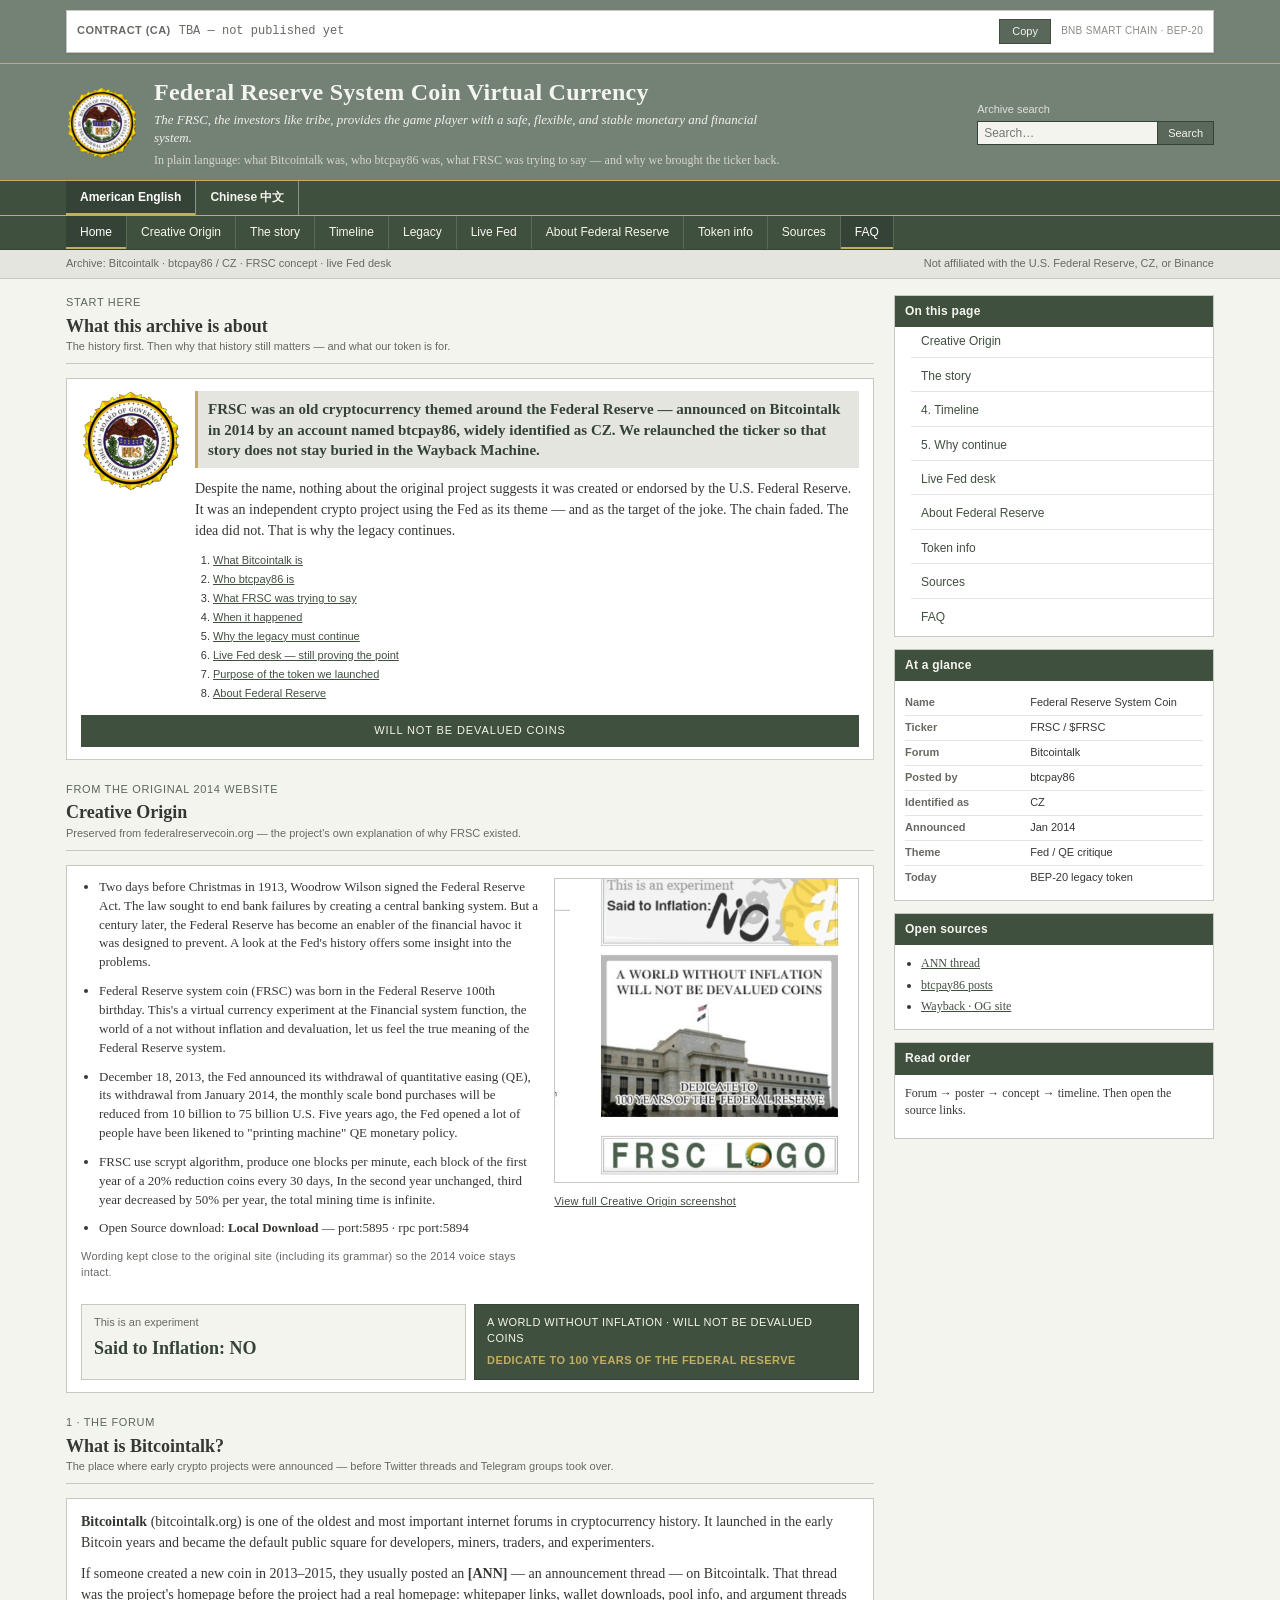
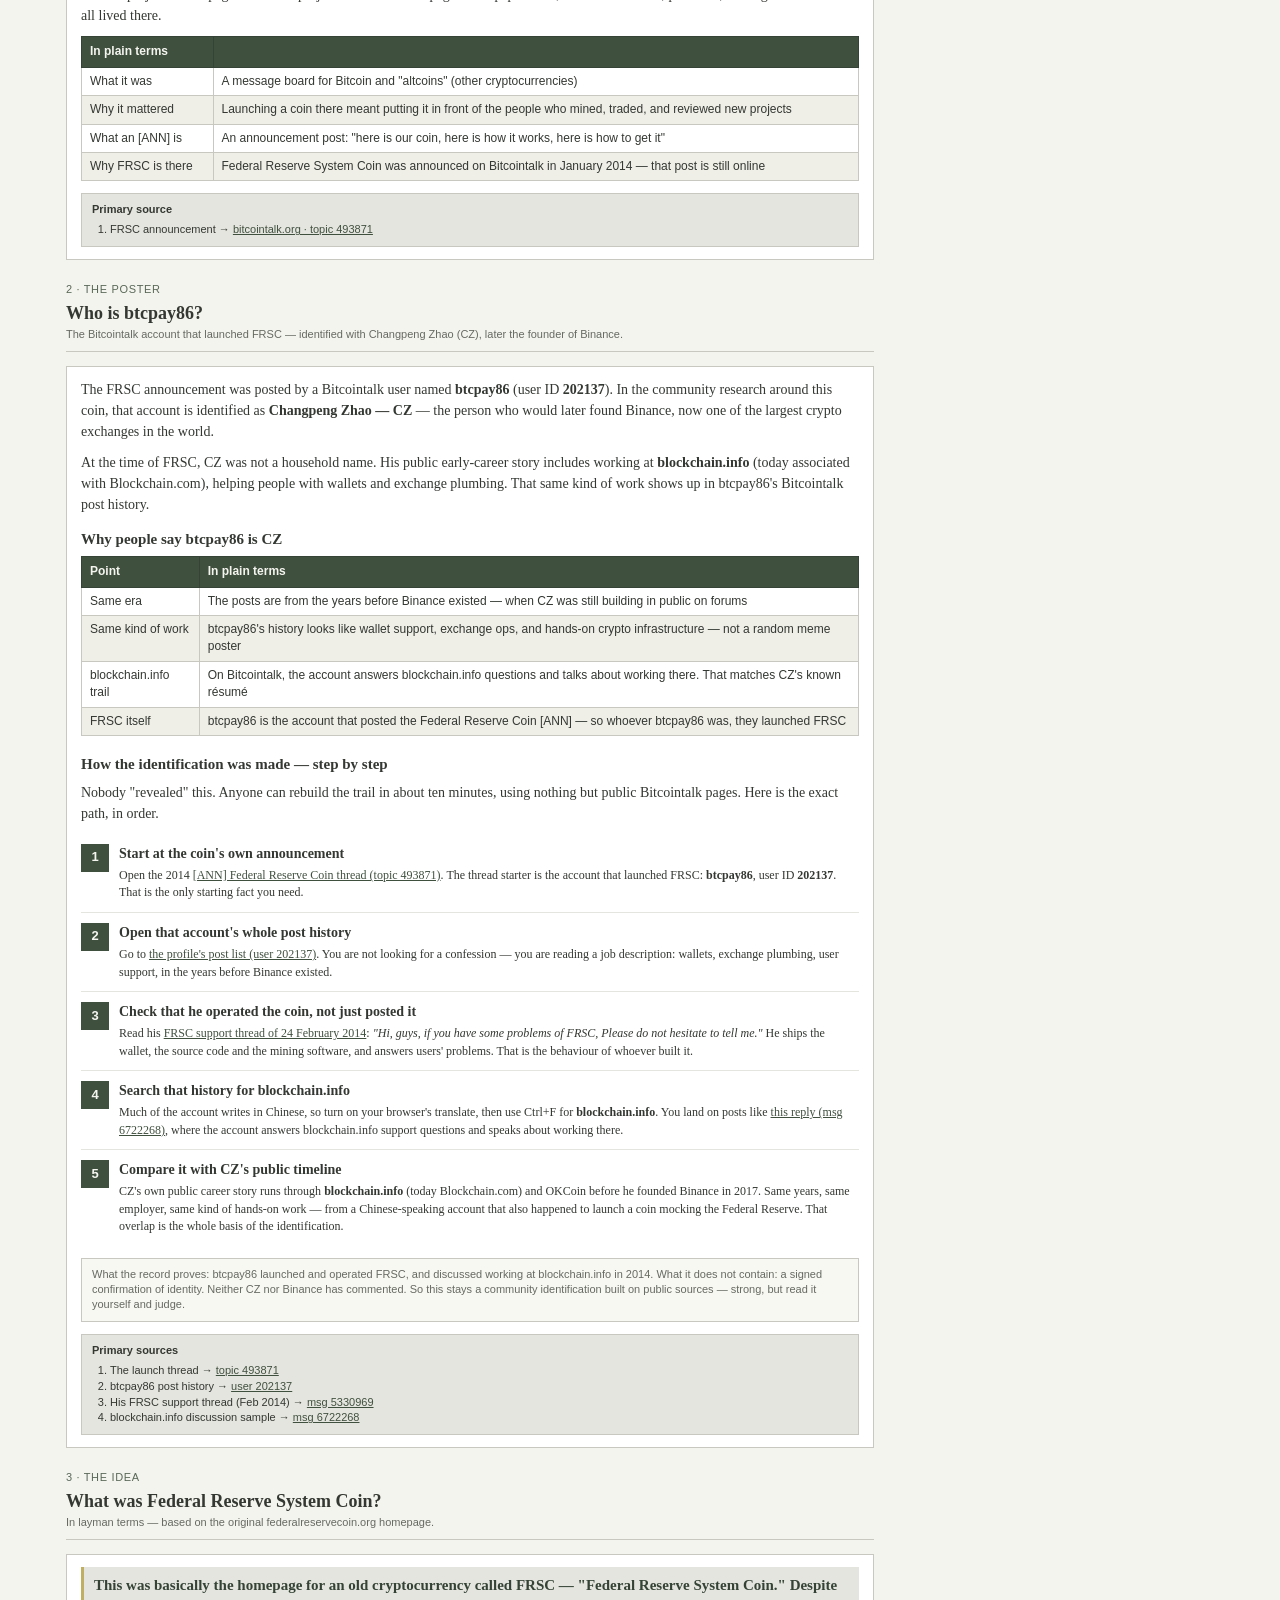
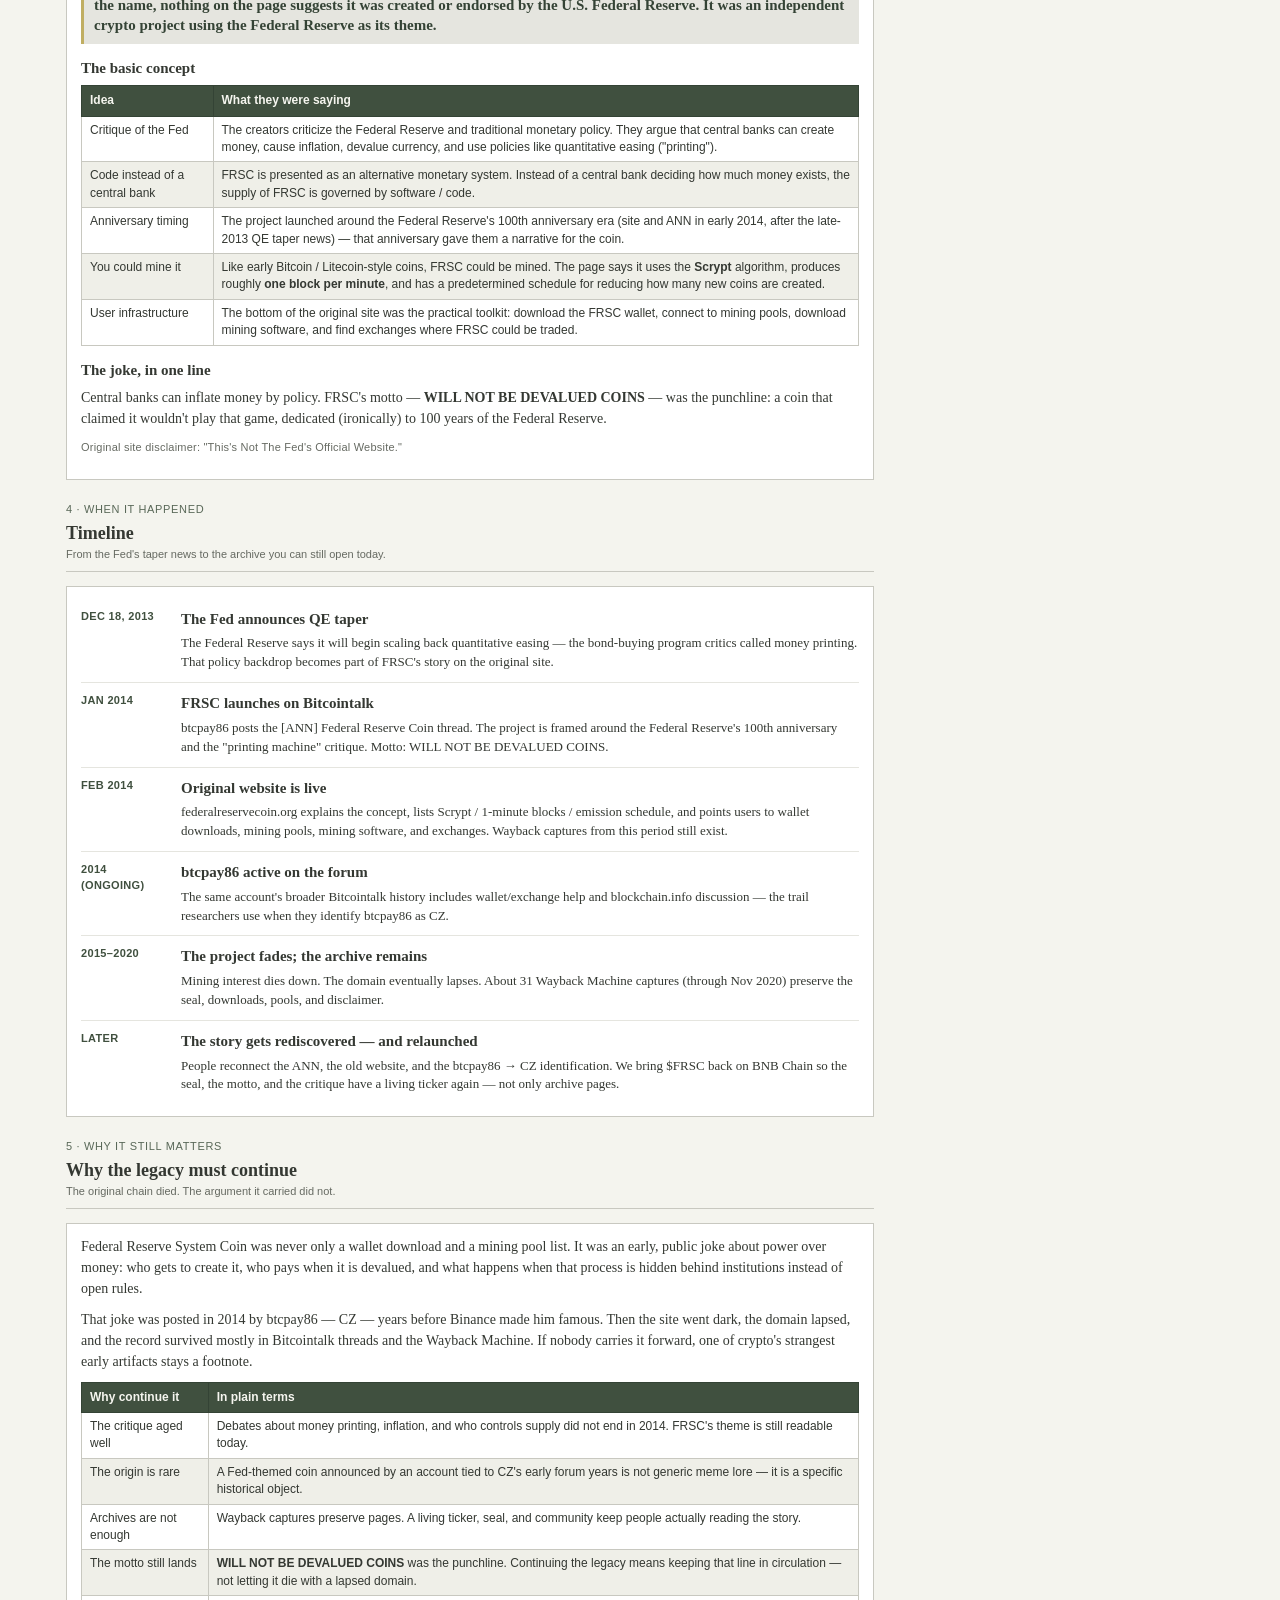
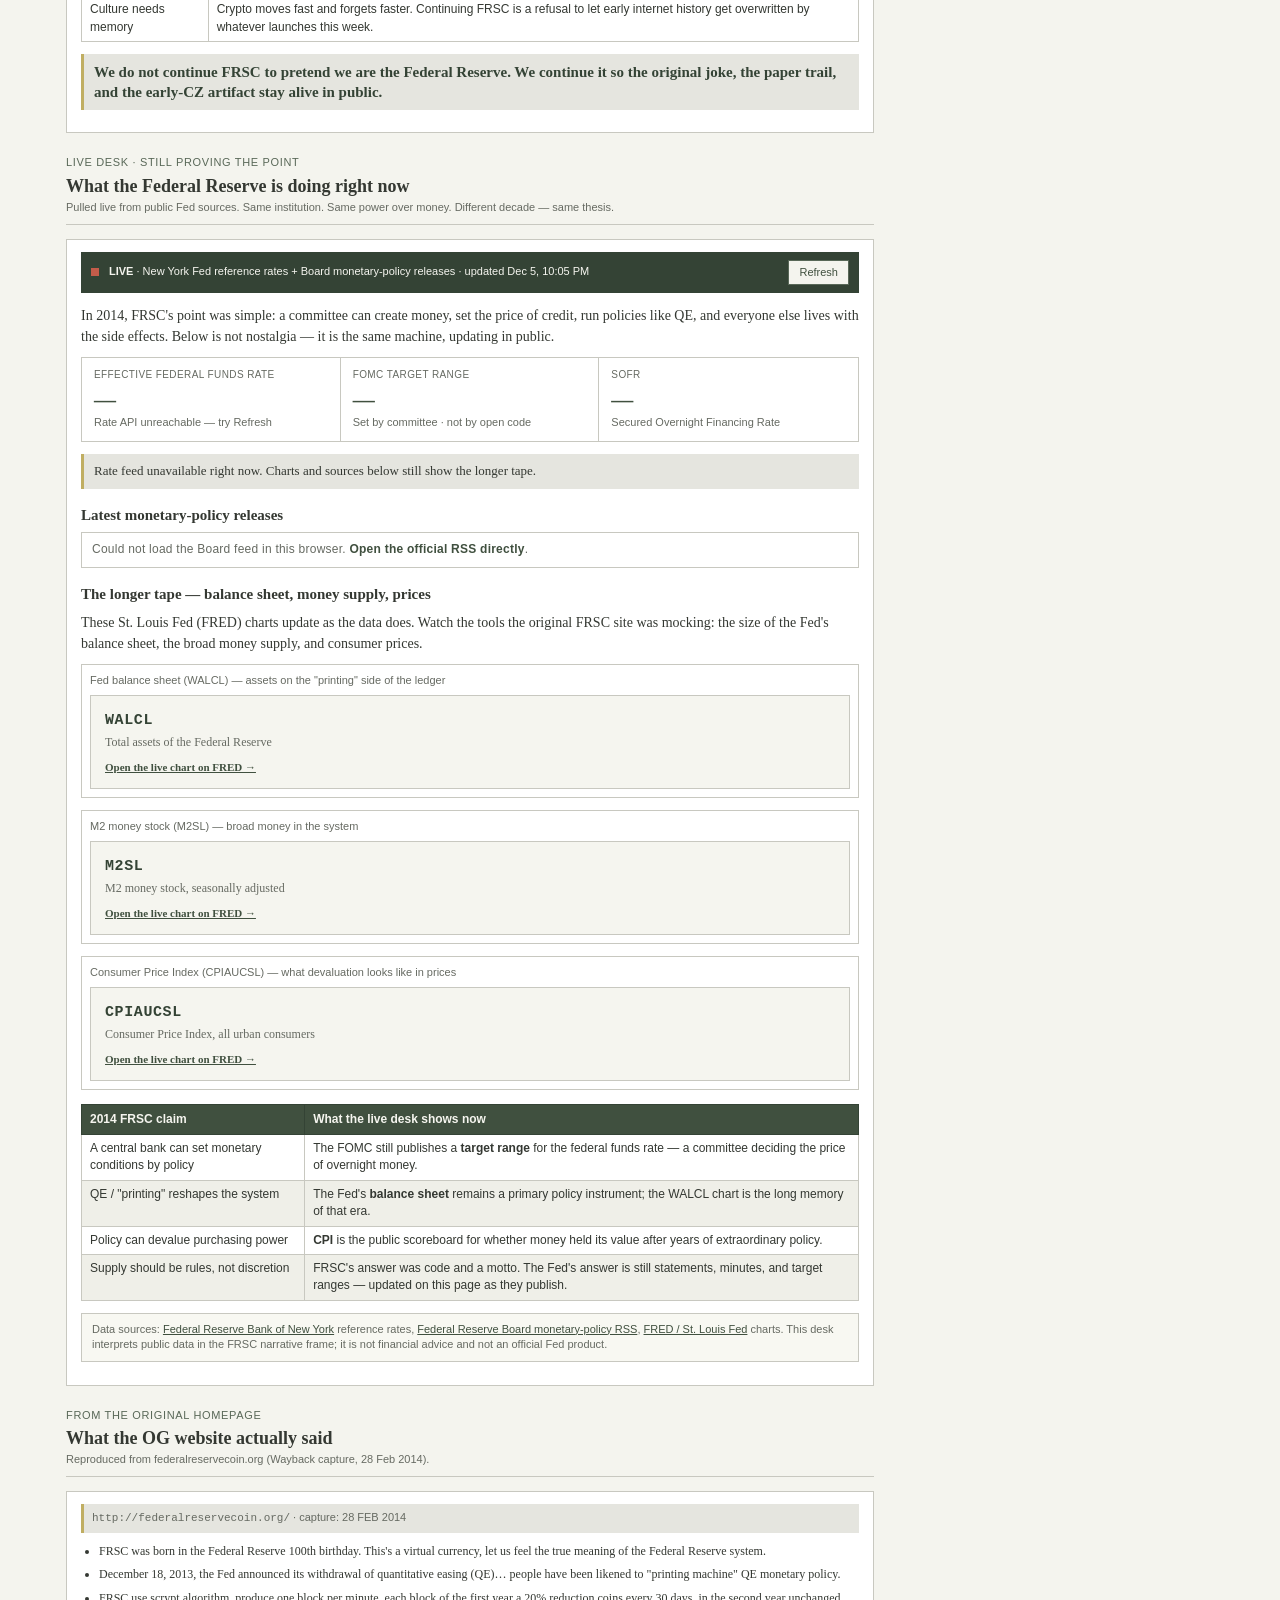
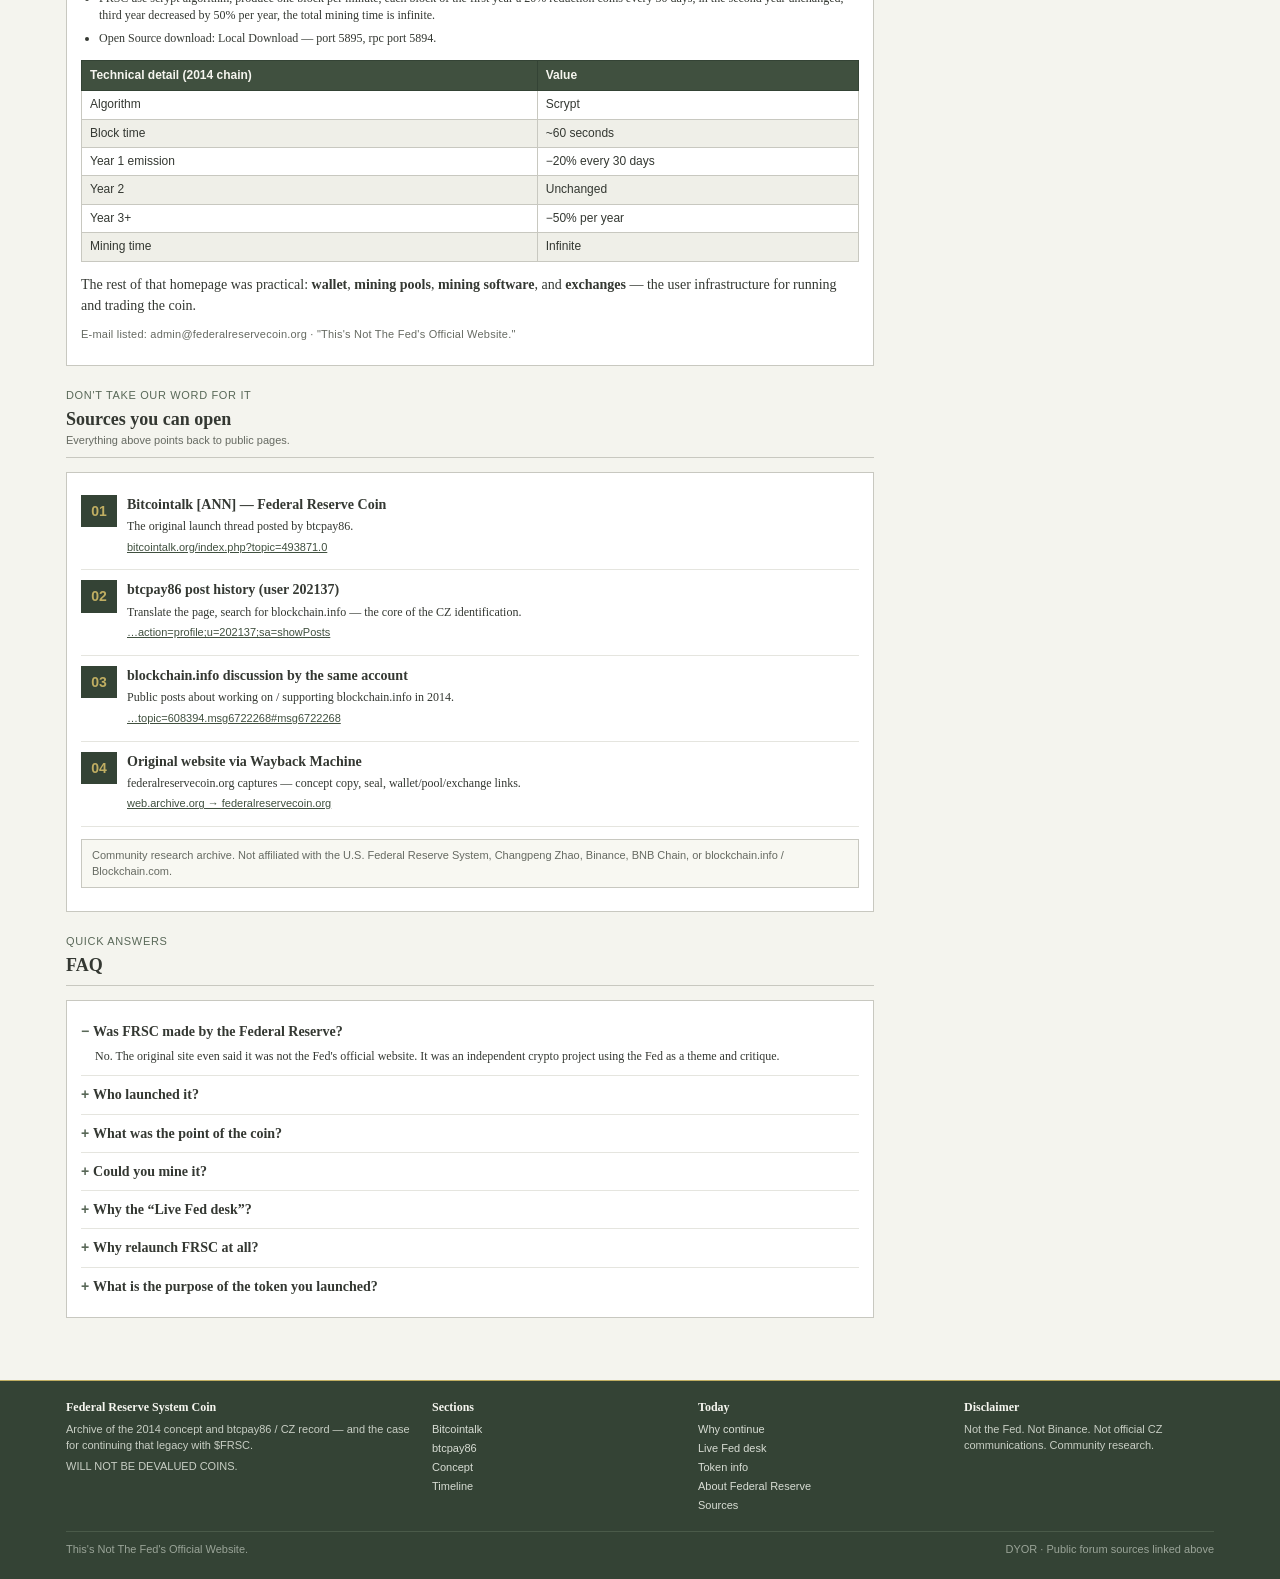
==== commit bdfe985d: "Restore the original detoured seal (assets/frsc-seal.png) as the site logo on all pages and the favi" ====
--- a/index.html
+++ b/index.html
@@ -6,7 +6,7 @@
   <title>Federal Reserve System Coin Virtual Currency</title>
   <meta name="description" content="Federal Reserve System Coin (FRSC): Bitcointalk, btcpay86 (CZ), Creative Origin from the 2014 site, and why the legacy continues." />
   <link rel="stylesheet" href="css/styles.css" />
-  <link rel="icon" href="assets/seal.png" type="image/png" />
+  <link rel="icon" href="assets/frsc-seal.png" type="image/png" />
 </head>
 <body>
   <!-- Contract bar — top of site -->
@@ -27,7 +27,7 @@
 
   <header class="site-header">
     <div class="wrap header-inner">
-      <img class="header-seal" src="assets/seal.png" width="72" height="72" alt="Federal Reserve System Coin emblem" />
+      <img class="header-seal" src="assets/frsc-seal.png" width="72" height="72" alt="Federal Reserve System Coin emblem" />
       <div class="header-text">
         <h1 data-i18n="site_title">Federal Reserve System Coin Virtual Currency</h1>
         <p class="subtitle og-tagline" data-i18n="og_tagline">The FRSC, the investors like tribe, provides the game player with a safe, flexible, and stable monetary and financial system.</p>
@@ -91,7 +91,7 @@
           <hr class="hr" />
           <div class="panel">
             <div class="intro-grid">
-              <img class="intro-seal" src="assets/seal.png" width="100" height="100" alt="FRSC seal" />
+              <img class="intro-seal" src="assets/frsc-seal.png" width="100" height="100" alt="FRSC seal" />
               <div>
                 <p class="thesis">FRSC was an old cryptocurrency themed around the Federal Reserve — announced on Bitcointalk in 2014 by an account named btcpay86, widely identified as CZ. We relaunched the ticker so that story does not stay buried in the Wayback Machine.</p>
                 <p class="intro-lead">Despite the name, nothing about the original project suggests it was created or endorsed by the U.S. Federal Reserve. It was an independent crypto project using the Fed as its theme — and as the target of the joke. The chain faded. The idea did not. That is why the legacy continues.</p>
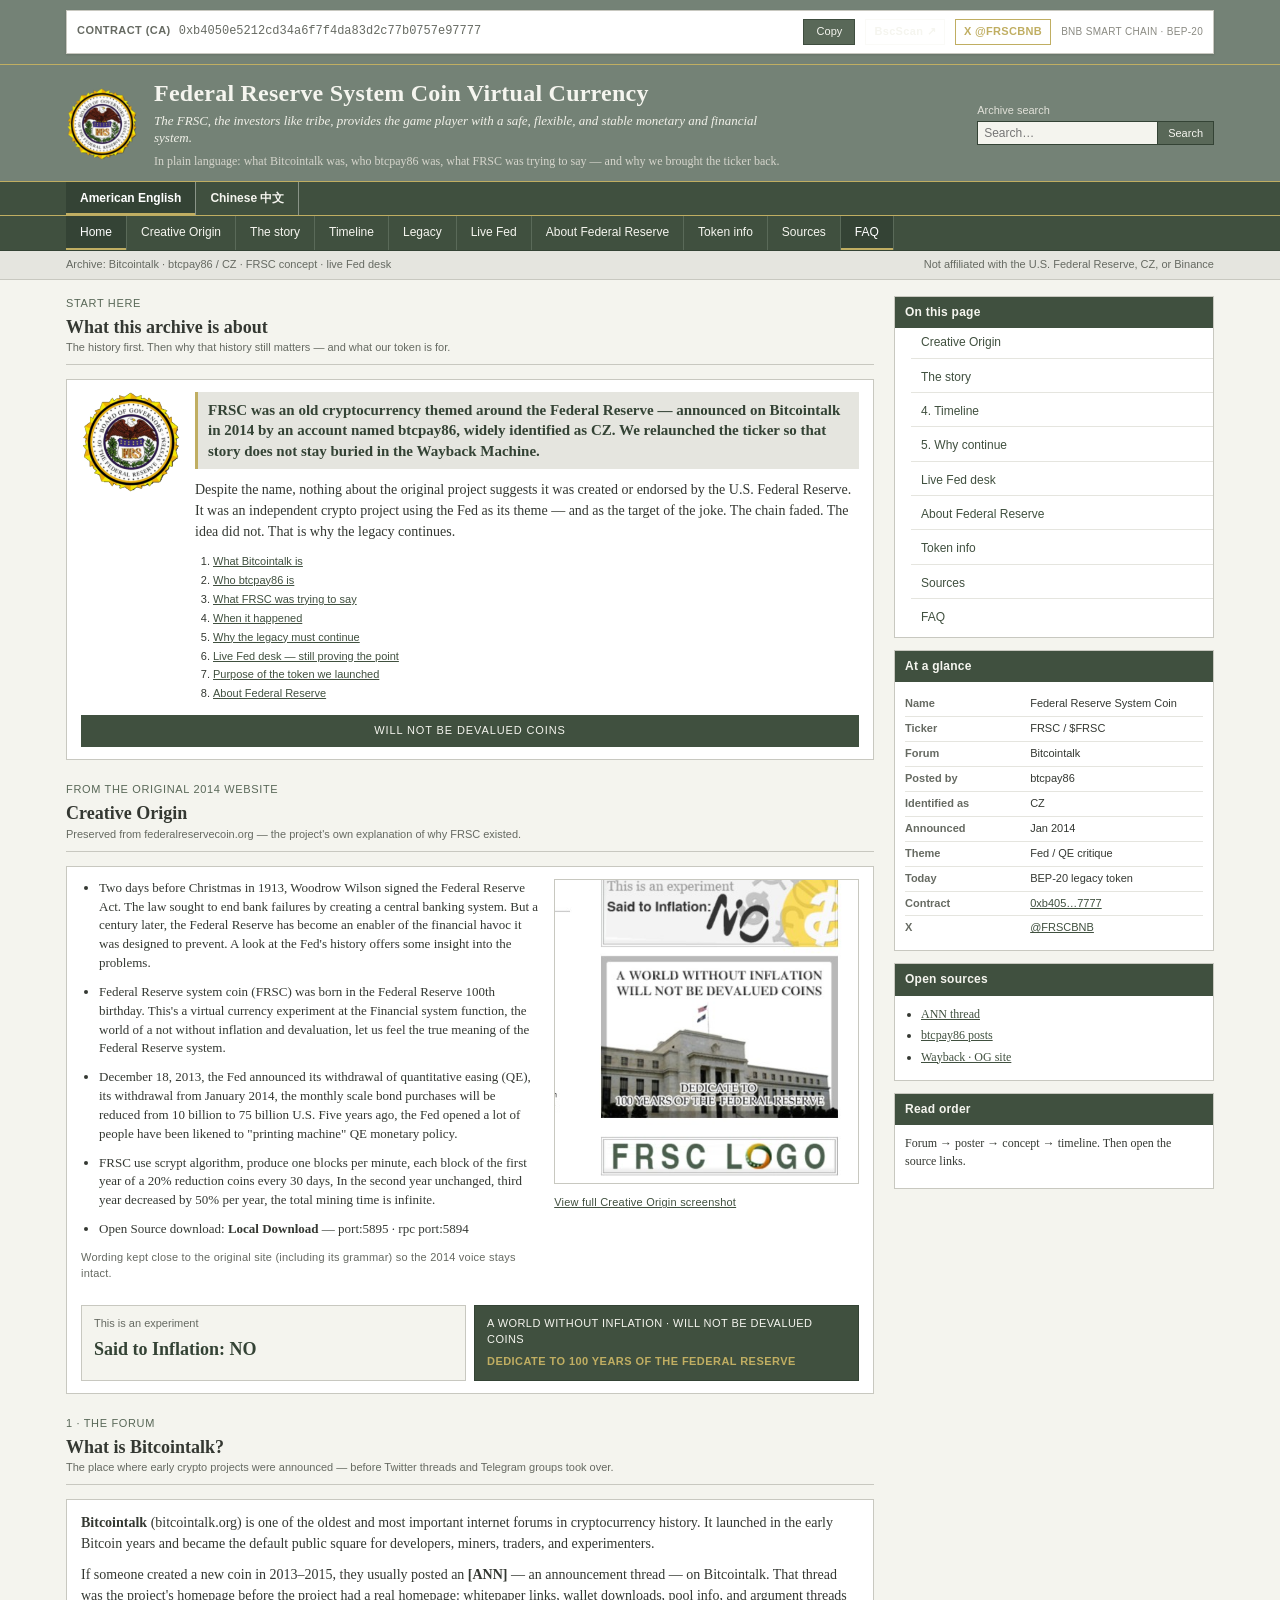
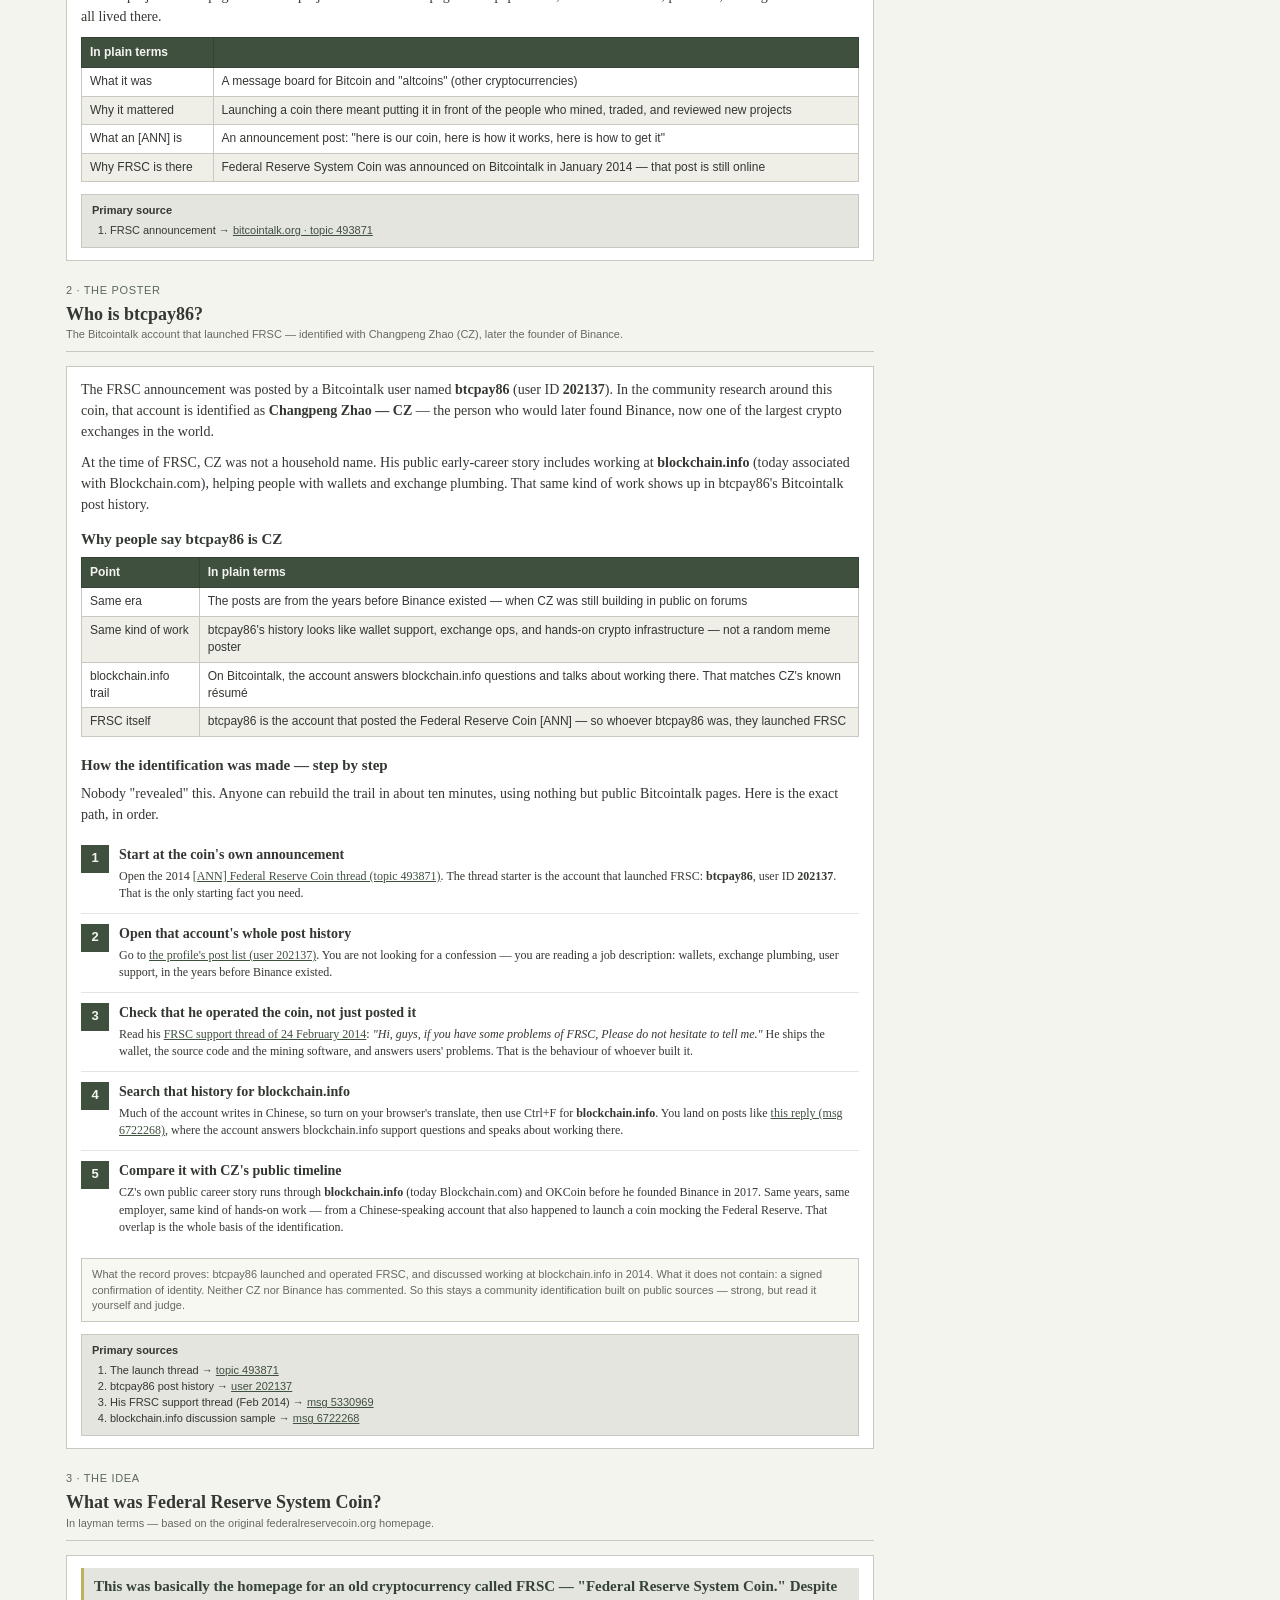
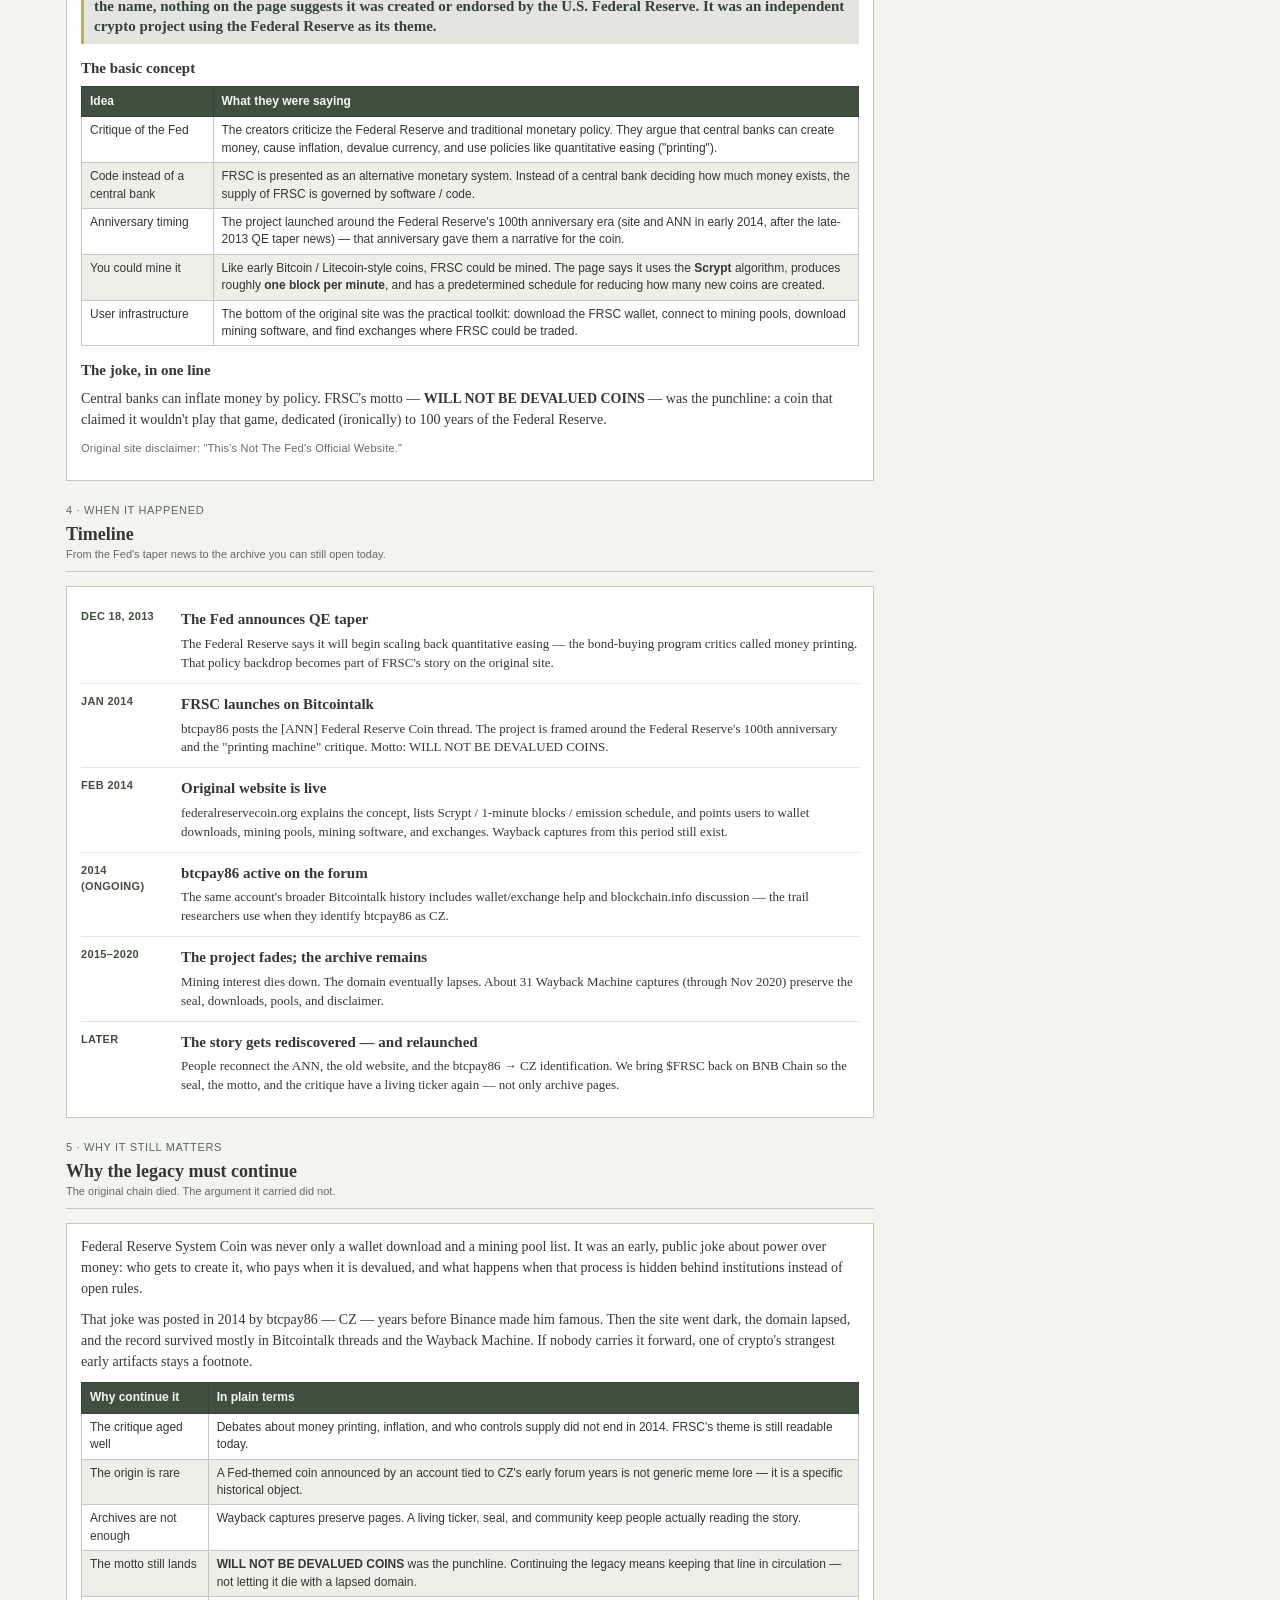
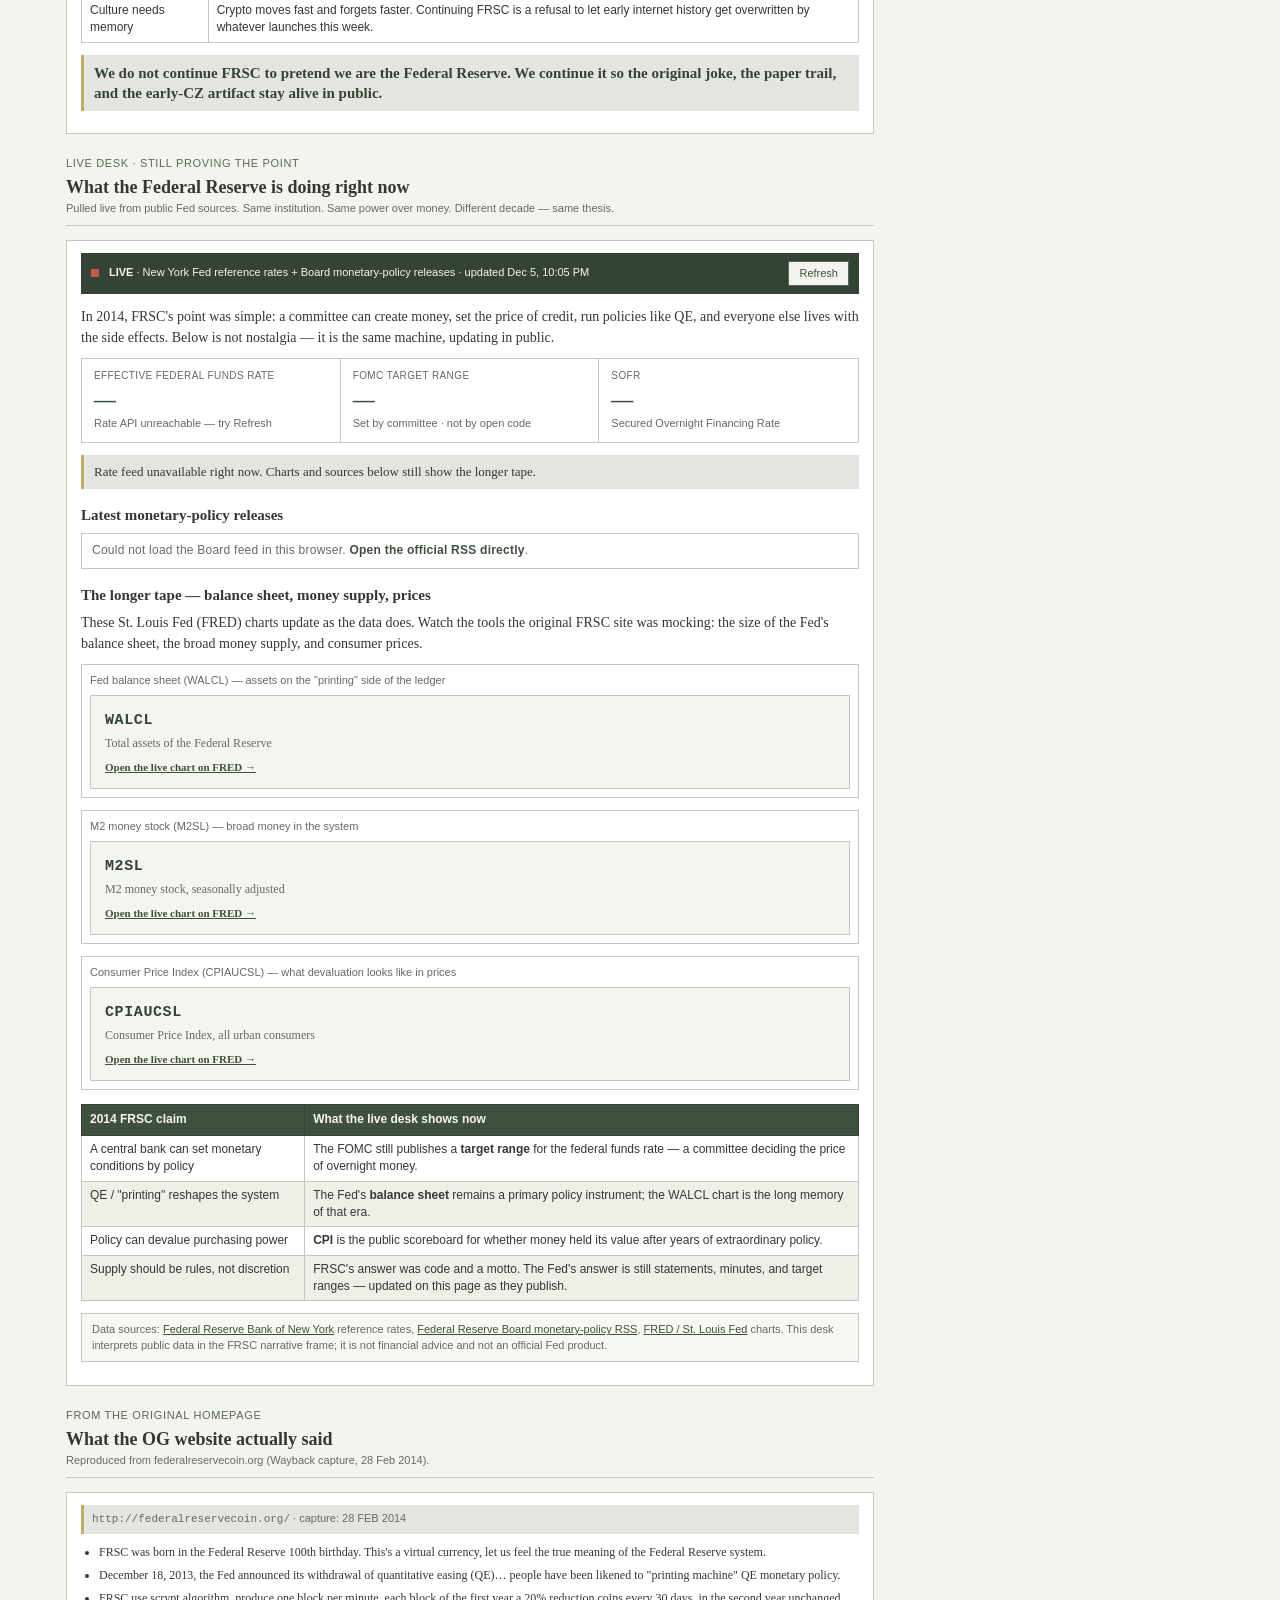
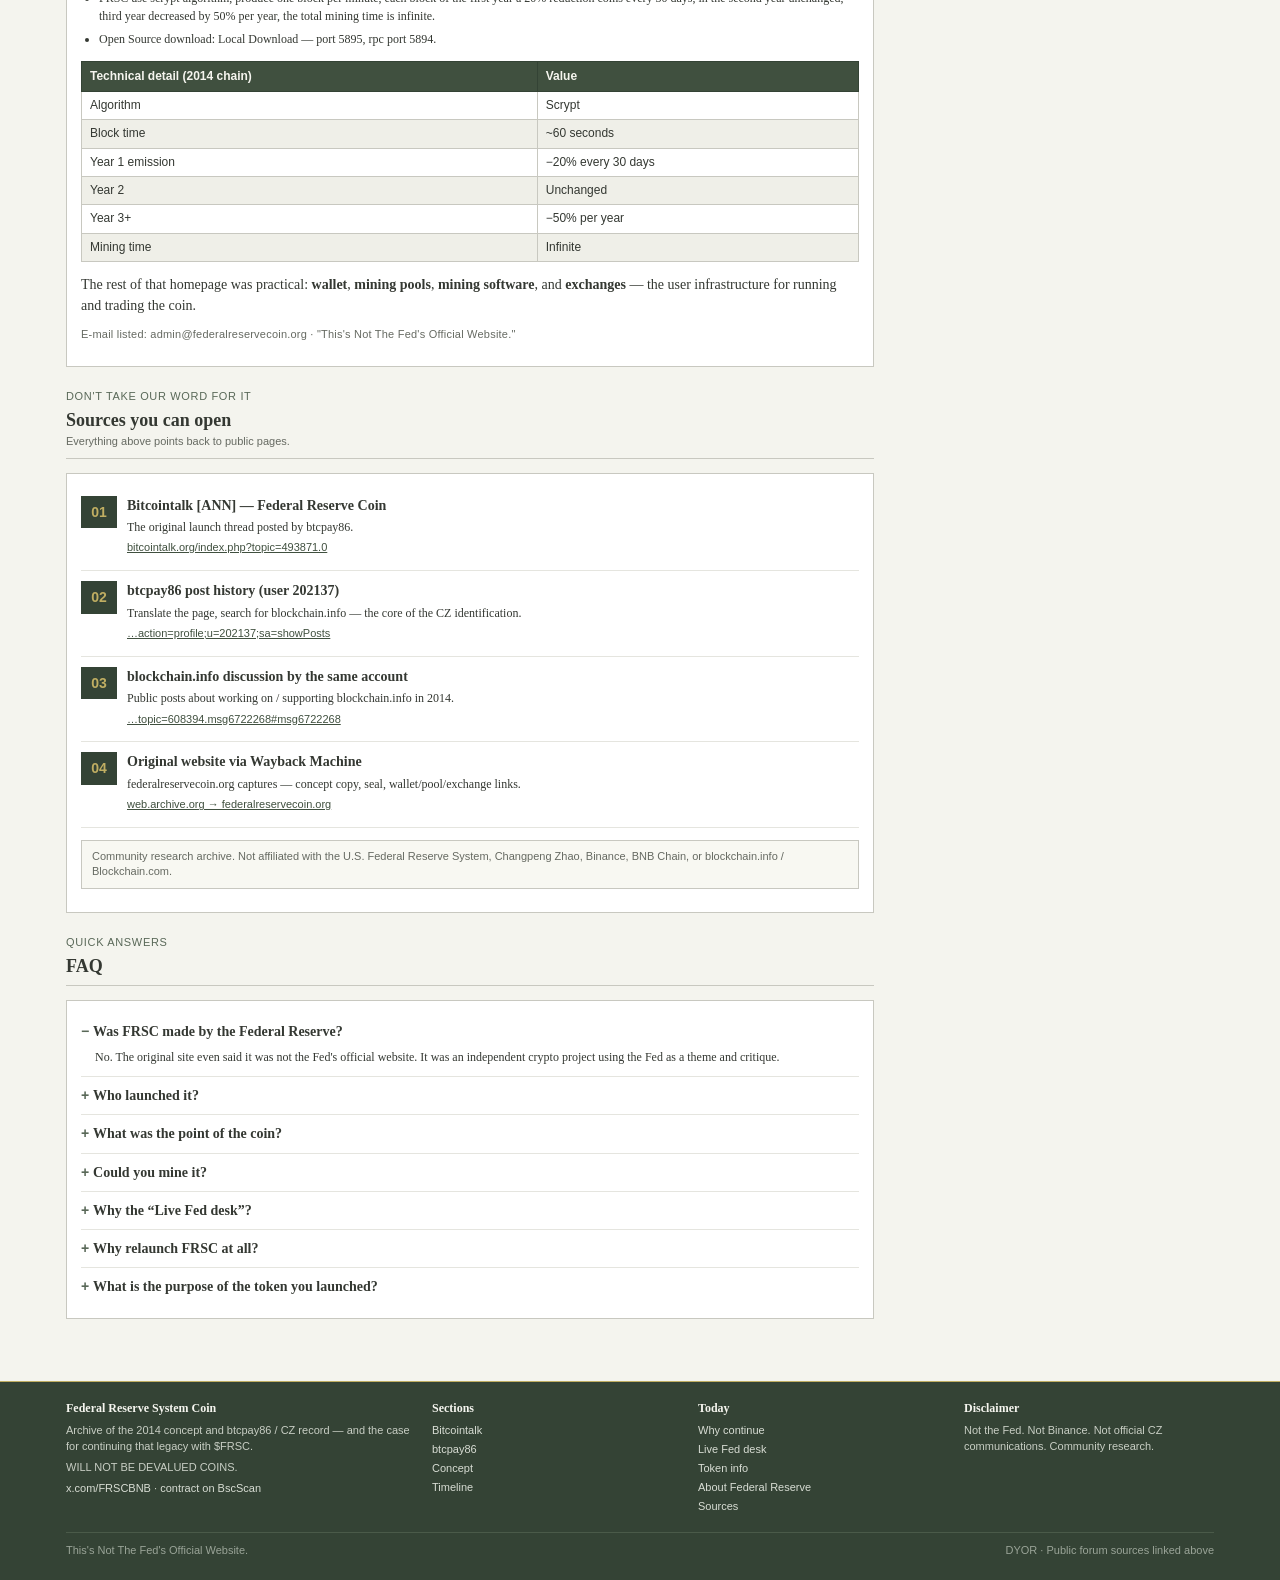
==== commit 93c5138c: "Publish the live contract address (0xb405...7777) and the X account @FRSCBNB across the site" ====
--- a/index.html
+++ b/index.html
@@ -15,10 +15,12 @@
       <div class="ca-box">
         <div class="ca-left">
           <span class="ca-label" data-i18n="ca_label">CONTRACT (CA)</span>
-          <code id="contract-address" class="ca-code">TBA — not published yet</code>
+          <code id="contract-address" class="ca-code">0xb4050e5212cd34a6f7f4da83d2c77b0757e97777</code>
         </div>
         <div class="ca-right">
-          <button type="button" class="btn ca-copy" id="copy-contract" data-copy="TBA — not published yet" data-i18n="ca_copy">Copy</button>
+          <button type="button" class="btn ca-copy" id="copy-contract" data-copy="0xb4050e5212cd34a6f7f4da83d2c77b0757e97777" data-i18n="ca_copy">Copy</button>
+          <a class="ca-scan" href="https://bscscan.com/token/0xb4050e5212cd34a6f7f4da83d2c77b0757e97777" target="_blank" rel="noopener noreferrer">BscScan ↗</a>
+          <a class="ca-x" href="https://x.com/FRSCBNB" target="_blank" rel="noopener noreferrer">X @FRSCBNB</a>
           <span class="ca-chain">BNB SMART CHAIN · BEP-20</span>
         </div>
       </div>
@@ -696,6 +698,8 @@
               <tr><th>Announced</th><td>Jan 2014</td></tr>
               <tr><th>Theme</th><td>Fed / QE critique</td></tr>
               <tr><th>Today</th><td>BEP-20 legacy token</td></tr>
+              <tr><th>Contract</th><td><a href="https://bscscan.com/token/0xb4050e5212cd34a6f7f4da83d2c77b0757e97777" target="_blank" rel="noopener noreferrer">0xb405…7777</a></td></tr>
+              <tr><th>X</th><td><a href="https://x.com/FRSCBNB" target="_blank" rel="noopener noreferrer">@FRSCBNB</a></td></tr>
             </table>
           </div>
         </div>
@@ -728,6 +732,7 @@
           <h4>Federal Reserve System Coin</h4>
           <p>Archive of the 2014 concept and btcpay86 / CZ record — and the case for continuing that legacy with $FRSC.</p>
           <p>WILL NOT BE DEVALUED COINS.</p>
+          <p><a href="https://x.com/FRSCBNB" target="_blank" rel="noopener noreferrer">x.com/FRSCBNB</a> · <a href="https://bscscan.com/token/0xb4050e5212cd34a6f7f4da83d2c77b0757e97777" target="_blank" rel="noopener noreferrer">contract on BscScan</a></p>
         </div>
         <div>
           <h4>Sections</h4>
--- a/css/styles.css
+++ b/css/styles.css
@@ -1585,3 +1585,42 @@
   color: var(--forest);
   text-decoration: underline;
 }
+
+/* —— CA bar: BscScan + X links —— */
+.ca-scan,
+.ca-x {
+  font-family: var(--sans);
+  font-size: 11px;
+  font-weight: 700;
+  letter-spacing: 0.03em;
+  color: var(--cream);
+  text-decoration: none;
+  border: 1px solid rgba(244, 244, 238, 0.45);
+  padding: 4px 8px;
+  white-space: nowrap;
+}
+
+.ca-scan:hover,
+.ca-x:hover {
+  background: rgba(244, 244, 238, 0.14);
+  border-color: var(--gold);
+  color: var(--gold);
+  text-decoration: none;
+}
+
+.ca-x {
+  border-color: var(--gold);
+  color: var(--gold);
+}
+
+@media (max-width: 720px) {
+  .ca-scan { display: none; }
+}
+
+/* keep the full address on one line once there is room for it */
+@media (min-width: 721px) {
+  .ca-code {
+    white-space: nowrap;
+    word-break: normal;
+  }
+}
